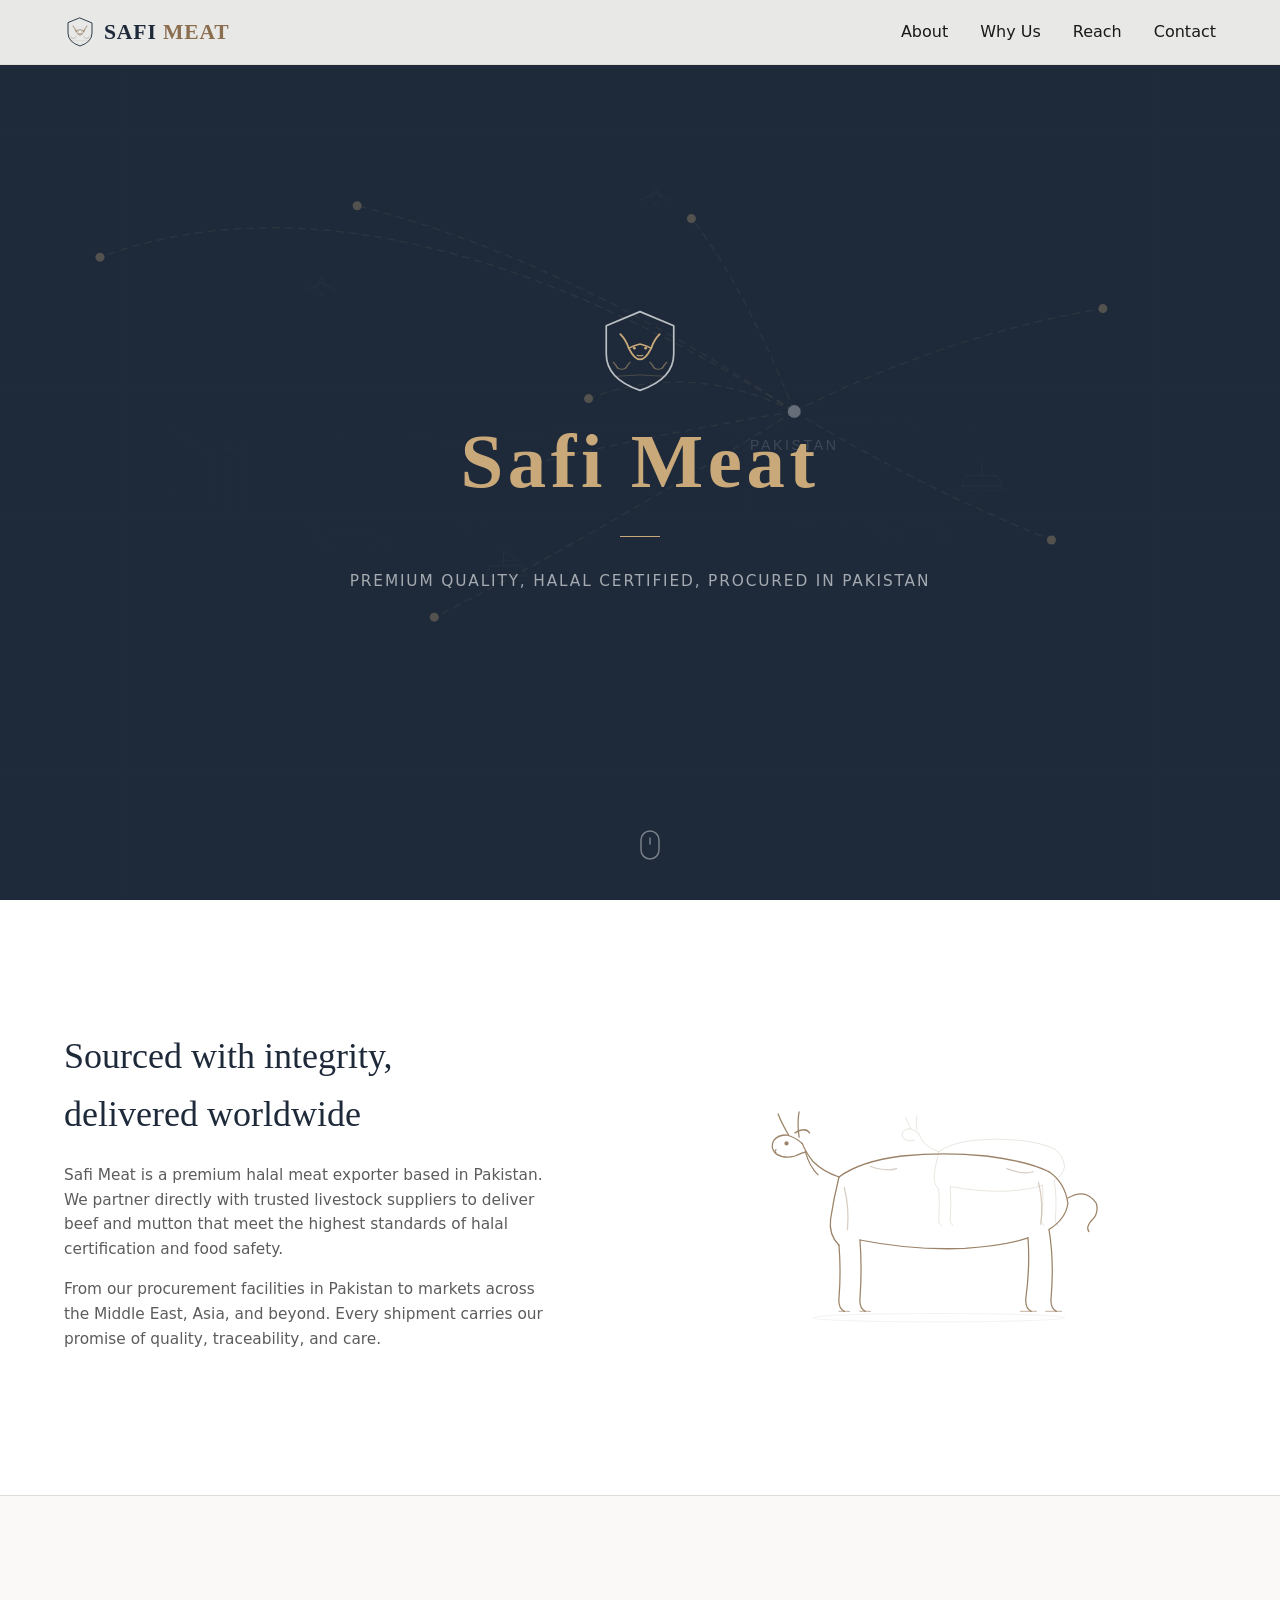
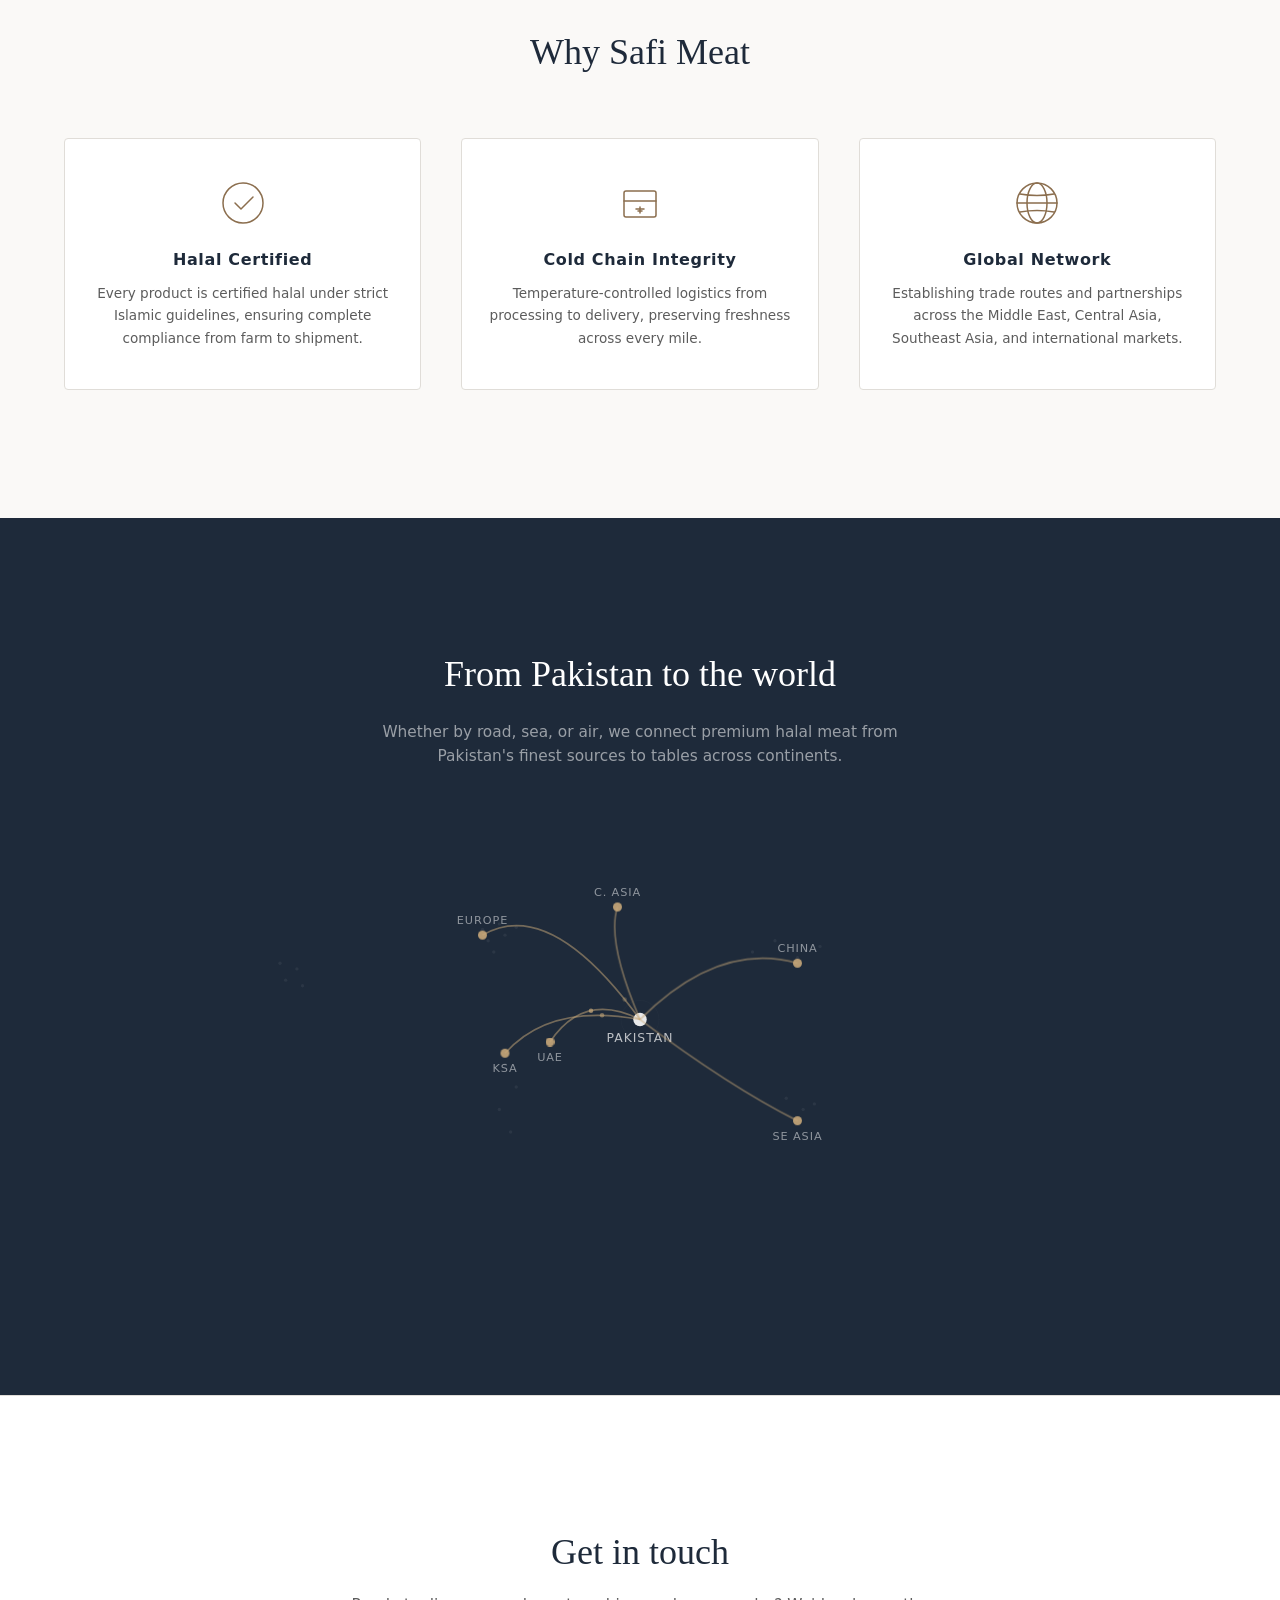
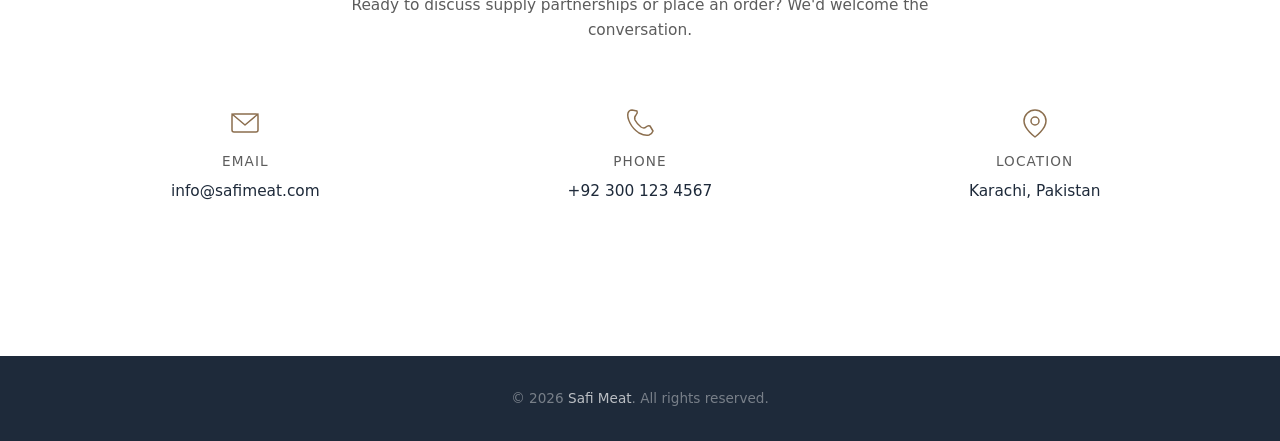
==== index.html @ 00ec232c "Add shield logo, farm landscape background, reduce route animation - Added shield logo mark with cen" ====
<!DOCTYPE html>
<html lang="en">
<head>
<meta charset="UTF-8">
<meta name="viewport" content="width=device-width, initial-scale=1.0">
<title>Safi Meat | Premium Halal Meat Exports</title>
<style>
  /* ========================================
     DESIGN TOKENS
     ======================================== */
  :root {
    --clr-bg:       #faf9f7;
    --clr-surface:  #ffffff;
    --clr-ink:      #1a1a1a;
    --clr-ink-soft: #5c5c5c;
    --clr-accent:   #8b6e4e;
    --clr-accent-light: #c9a97a;
    --clr-line:     #e0ddd8;
    --clr-navy:     #1e2a3a;
    --clr-cream:    #f5f0e8;

    --ff-sans:  'Segoe UI', system-ui, -apple-system, sans-serif;
    --ff-serif: Georgia, 'Times New Roman', serif;

    --fs-display: clamp(2.5rem, 6vw, 5rem);
    --fs-h2:      clamp(1.5rem, 3vw, 2.25rem);
    --fs-body:    clamp(0.95rem, 1.2vw, 1.1rem);
    --fs-small:   0.85rem;

    --space-section: clamp(5rem, 10vw, 9rem);
    --max-w: 1200px;
  }

  /* ========================================
     RESET & BASE
     ======================================== */
  *, *::before, *::after { box-sizing: border-box; margin: 0; padding: 0; }

  html { scroll-behavior: smooth; }

  body {
    font-family: var(--ff-sans);
    background: var(--clr-bg);
    color: var(--clr-ink);
    line-height: 1.6;
    -webkit-font-smoothing: antialiased;
    overflow-x: hidden;
  }

  img, svg { display: block; max-width: 100%; }
  a { color: inherit; text-decoration: none; }

  /* ========================================
     LAYOUT UTILITIES
     ======================================== */
  .container {
    width: 90%;
    max-width: var(--max-w);
    margin: 0 auto;
  }

  .section-pad {
    padding: var(--space-section) 0;
  }

  /* ========================================
     HEADER / NAV
     ======================================== */
  header {
    position: fixed;
    top: 0; left: 0; right: 0;
    z-index: 100;
    background: rgba(250, 249, 247, 0.92);
    backdrop-filter: blur(12px);
    -webkit-backdrop-filter: blur(12px);
    border-bottom: 1px solid var(--clr-line);
    transition: box-shadow 0.3s;
  }

  header.scrolled {
    box-shadow: 0 1px 20px rgba(0,0,0,0.06);
  }

  .nav-inner {
    display: flex;
    align-items: center;
    justify-content: space-between;
    height: 64px;
  }

  .logo {
    display: flex;
    align-items: center;
    gap: 0.5rem;
  }

  .logo-mark {
    width: 32px;
    height: 32px;
    flex-shrink: 0;
  }

  .logo-mark svg {
    width: 100%;
    height: 100%;
  }

  .logo-text {
    font-family: var(--ff-serif);
    font-size: 1.35rem;
    font-weight: 700;
    letter-spacing: 0.04em;
    color: var(--clr-navy);
  }

  .logo-text span {
    color: var(--clr-accent);
  }

  nav a {
    font-size: var(--fs-small);
    font-weight: 500;
    letter-spacing: 0.06em;
    text-transform: uppercase;
    color: var(--clr-ink-soft);
    transition: color 0.25s;
  }

  nav a:hover { color: var(--clr-accent); }

  .nav-links { display: flex; align-items: center; gap: 2rem; }

  .menu-toggle {
    display: none;
    background: none;
    border: none;
    cursor: pointer;
    padding: 4px;
  }

  .menu-toggle svg {
    width: 24px;
    height: 24px;
    stroke: var(--clr-ink);
  }

  /* ========================================
     HERO
     ======================================== */
  .hero {
    position: relative;
    min-height: 100vh;
    display: flex;
    align-items: center;
    justify-content: center;
    overflow: hidden;
    background: var(--clr-navy);
    color: #ffffff;
  }

  .hero-bg {
    position: absolute;
    inset: 0;
    overflow: hidden;
    opacity: 0.35;
  }

  /* Farm landscape background */
  .hero-farm {
    position: absolute;
    inset: 0;
    z-index: 1;
    display: flex;
    align-items: center;
    justify-content: center;
    pointer-events: none;
  }

  .hero-farm svg {
    width: 100%;
    max-width: 1400px;
    height: auto;
    opacity: 0.06;
  }

  /* Hero logo mark */
  .hero-logo {
    width: 90px;
    height: 90px;
    margin: 0 auto 1.5rem;
    opacity: 0;
    animation: fade-up 1s ease 0.1s forwards;
  }

  .hero-logo svg {
    width: 100%;
    height: 100%;
  }

  /* Animated route-map SVG */
  .route-map {
    position: absolute;
    inset: 0;
    width: 100%;
    height: 100%;
  }

  /* Hub dots */
  .hub {
    fill: var(--clr-accent-light);
    opacity: 0.9;
  }

  .hub-glow {
    fill: var(--clr-accent-light);
    opacity: 0;
    animation: pulse-glow 3s ease-in-out infinite;
  }

  @keyframes pulse-glow {
    0%, 100% { opacity: 0; r: 6; }
    50% { opacity: 0.35; r: 18; }
  }

  /* Route lines */
  .route-line {
    fill: none;
    stroke: var(--clr-accent-light);
    stroke-width: 1;
    opacity: 0.25;
    stroke-dasharray: 6 4;
  }

  /* Animated particles along routes */
  .route-particle {
    fill: var(--clr-accent-light);
    opacity: 0;
    r: 2.5;
  }

  .route-particle.active {
    animation: particle-move 4s ease-in-out infinite;
  }

  @keyframes particle-move {
    0%   { opacity: 0; offset-distance: 0%; }
    10%  { opacity: 0.9; }
    85%  { opacity: 0.9; }
    100% { opacity: 0; offset-distance: 100%; }
  }

  /* Floating transport icons */
  .transport-icon {
    opacity: 0.15;
    animation: float-drift 20s linear infinite;
  }

  @keyframes float-drift {
    0%   { transform: translateX(-60px) translateY(10px); opacity: 0; }
    10%  { opacity: 0.15; }
    90%  { opacity: 0.15; }
    100% { transform: translateX(60px) translateY(-10px); opacity: 0; }
  }

  /* Background grid */
  .grid-line {
    stroke: rgba(255,255,255,0.04);
    stroke-width: 0.5;
  }

  /* Hero text */
  .hero-content {
    position: relative;
    z-index: 2;
    text-align: center;
    padding: 2rem;
    max-width: 800px;
  }

  .hero h1 {
    font-family: var(--ff-serif);
    font-size: var(--fs-display);
    font-weight: 400;
    line-height: 1.1;
    letter-spacing: 0.06em;
    font-variant-ligatures: no-common-ligatures;
    -webkit-font-feature-settings: "liga" 0;
    font-feature-settings: "liga" 0;
    margin-bottom: 2rem;
    opacity: 0;
    animation: fade-up 1s ease 0.3s forwards;
  }

  .hero h1 strong {
    font-weight: 700;
    color: var(--clr-accent-light);
  }

  .hero-tagline {
    font-size: var(--fs-body);
    font-weight: 300;
    letter-spacing: 0.12em;
    text-transform: uppercase;
    color: rgba(255,255,255,0.6);
    margin-top: 0.5rem;
    opacity: 0;
    animation: fade-up 1s ease 0.6s forwards;
  }

  .hero-divider {
    width: 40px;
    height: 1px;
    background: var(--clr-accent-light);
    margin: 2rem auto;
    opacity: 0;
    animation: fade-up 1s ease 0.5s forwards;
  }

  .hero-scroll {
    position: absolute;
    bottom: 2.5rem;
    left: 50%;
    transform: translateX(-50%);
    z-index: 2;
    opacity: 0;
    animation: fade-up 1s ease 1s forwards;
  }

  .hero-scroll svg {
    width: 20px;
    height: 30px;
    animation: bob 2s ease-in-out infinite;
  }

  @keyframes bob {
    0%, 100% { transform: translateY(0); }
    50% { transform: translateY(6px); }
  }

  @keyframes fade-up {
    from { opacity: 0; transform: translateY(16px); }
    to   { opacity: 1; transform: translateY(0); }
  }

  /* ========================================
     ABOUT
     ======================================== */
  .about {
    background: var(--clr-surface);
    border-bottom: 1px solid var(--clr-line);
  }

  .about-grid {
    display: grid;
    grid-template-columns: 1fr 1fr;
    gap: 4rem;
    align-items: center;
  }

  .about-text h2 {
    font-family: var(--ff-serif);
    font-size: var(--fs-h2);
    font-weight: 400;
    margin-bottom: 1.25rem;
    color: var(--clr-navy);
  }

  .about-text p {
    font-size: var(--fs-body);
    color: var(--clr-ink-soft);
    max-width: 480px;
    margin-bottom: 1rem;
  }

  .about-visual {
    display: flex;
    justify-content: center;
    align-items: center;
  }

  .cattle-illustration {
    width: 100%;
    max-width: 420px;
    opacity: 0.85;
  }

  .cattle-illustration path,
  .cattle-illustration line,
  .cattle-illustration polyline {
    stroke: var(--clr-accent);
    stroke-width: 1.2;
    fill: none;
    stroke-linecap: round;
    stroke-linejoin: round;
  }

  /* ========================================
     PILLARS (3-column features)
     ======================================== */
  .pillars {
    background: var(--clr-bg);
  }

  .pillars-header {
    text-align: center;
    margin-bottom: 3.5rem;
  }

  .pillars-header h2 {
    font-family: var(--ff-serif);
    font-size: var(--fs-h2);
    font-weight: 400;
    color: var(--clr-navy);
  }

  .pillars-grid {
    display: grid;
    grid-template-columns: repeat(3, 1fr);
    gap: 2.5rem;
  }

  .pillar {
    text-align: center;
    padding: 2.5rem 1.5rem;
    border: 1px solid var(--clr-line);
    border-radius: 4px;
    background: var(--clr-surface);
    transition: box-shadow 0.3s, transform 0.3s;
  }

  .pillar:hover {
    box-shadow: 0 8px 30px rgba(0,0,0,0.06);
    transform: translateY(-2px);
  }

  .pillar-icon {
    width: 48px;
    height: 48px;
    margin: 0 auto 1.25rem;
  }

  .pillar-icon svg {
    width: 100%;
    height: 100%;
    stroke: var(--clr-accent);
    stroke-width: 1.5;
    fill: none;
  }

  .pillar h3 {
    font-size: 1rem;
    font-weight: 600;
    letter-spacing: 0.04em;
    margin-bottom: 0.6rem;
    color: var(--clr-navy);
  }

  .pillar p {
    font-size: var(--fs-small);
    color: var(--clr-ink-soft);
    line-height: 1.65;
  }

  /* ========================================
     GLOBAL REACH SECTION
     ======================================== */
  .reach {
    background: var(--clr-navy);
    color: #fff;
    text-align: center;
    overflow: hidden;
    position: relative;
  }

  .reach h2 {
    font-family: var(--ff-serif);
    font-size: var(--fs-h2);
    font-weight: 400;
    margin-bottom: 1rem;
  }

  .reach p {
    color: rgba(255,255,255,0.55);
    font-size: var(--fs-body);
    max-width: 560px;
    margin: 0 auto 3rem;
  }

  .reach-map {
    position: relative;
    max-width: 900px;
    margin: 0 auto;
  }

  .reach-map svg {
    width: 100%;
    height: auto;
  }

  /* Animated arc paths */
  .arc-path {
    fill: none;
    stroke: var(--clr-accent-light);
    stroke-width: 1.5;
    stroke-dasharray: 300;
    stroke-dashoffset: 300;
    animation: draw-arc 3s ease forwards;
    opacity: 0.5;
  }

  .arc-path:nth-child(2) { animation-delay: 0.5s; }
  .arc-path:nth-child(3) { animation-delay: 1s; }
  .arc-path:nth-child(4) { animation-delay: 1.5s; }
  .arc-path:nth-child(5) { animation-delay: 2s; }

  @keyframes draw-arc {
    to { stroke-dashoffset: 0; }
  }

  .dest-dot {
    fill: var(--clr-accent-light);
    opacity: 0;
    animation: dot-appear 0.5s ease forwards;
  }

  .dest-dot:nth-child(7)  { animation-delay: 2s; }
  .dest-dot:nth-child(8)  { animation-delay: 2.3s; }
  .dest-dot:nth-child(9)  { animation-delay: 2.5s; }
  .dest-dot:nth-child(10) { animation-delay: 2.7s; }
  .dest-dot:nth-child(11) { animation-delay: 2.9s; }

  @keyframes dot-appear {
    to { opacity: 0.9; }
  }

  .origin-dot {
    fill: #fff;
  }

  .dest-label {
    fill: rgba(255,255,255,0.5);
    font-size: 10px;
    font-family: var(--ff-sans);
    letter-spacing: 0.08em;
  }

  /* ========================================
     CONTACT
     ======================================== */
  .contact {
    background: var(--clr-surface);
    border-top: 1px solid var(--clr-line);
  }

  .contact-inner {
    text-align: center;
    max-width: 600px;
    margin: 0 auto;
  }

  .contact h2 {
    font-family: var(--ff-serif);
    font-size: var(--fs-h2);
    font-weight: 400;
    color: var(--clr-navy);
    margin-bottom: 0.75rem;
  }

  .contact p {
    color: var(--clr-ink-soft);
    font-size: var(--fs-body);
    margin-bottom: 2.5rem;
  }

  /*
   * ==========================================
   *  CONTACT DETAILS — EASY TO UPDATE
   *  Change the email, phone, and address
   *  in the HTML below this style block.
   * ==========================================
   */

  .contact-grid {
    display: grid;
    grid-template-columns: repeat(auto-fit, minmax(180px, 1fr));
    gap: 2rem;
    text-align: center;
  }

  .contact-item {
    padding: 1.5rem;
  }

  .contact-item-icon {
    width: 32px;
    height: 32px;
    margin: 0 auto 0.75rem;
  }

  .contact-item-icon svg {
    width: 100%;
    height: 100%;
    stroke: var(--clr-accent);
    stroke-width: 1.5;
    fill: none;
  }

  .contact-item h4 {
    font-size: var(--fs-small);
    text-transform: uppercase;
    letter-spacing: 0.08em;
    color: var(--clr-ink-soft);
    margin-bottom: 0.35rem;
    font-weight: 500;
  }

  .contact-item a,
  .contact-item span {
    font-size: var(--fs-body);
    color: var(--clr-navy);
    font-weight: 500;
    transition: color 0.25s;
  }

  .contact-item a:hover {
    color: var(--clr-accent);
  }

  /* ========================================
     FOOTER
     ======================================== */
  footer {
    background: var(--clr-navy);
    color: rgba(255,255,255,0.4);
    text-align: center;
    padding: 2rem 0;
    font-size: var(--fs-small);
  }

  footer strong {
    color: rgba(255,255,255,0.7);
    font-weight: 500;
  }

  /* ========================================
     ANIMATIONS — SCROLL REVEAL
     ======================================== */
  .reveal {
    opacity: 0;
    transform: translateY(24px);
    transition: opacity 0.7s ease, transform 0.7s ease;
  }

  .reveal.visible {
    opacity: 1;
    transform: translateY(0);
  }

  /* ========================================
     RESPONSIVE
     ======================================== */
  @media (max-width: 768px) {
    .nav-links { display: none; }
    .nav-links.open {
      display: flex;
      flex-direction: column;
      position: absolute;
      top: 64px; left: 0; right: 0;
      background: rgba(250,249,247,0.97);
      backdrop-filter: blur(12px);
      padding: 1.5rem 0;
      border-bottom: 1px solid var(--clr-line);
    }
    .nav-links.open a {
      margin: 0;
      padding: 0.75rem 2rem;
    }
    .menu-toggle { display: block; }
    .about-grid {
      grid-template-columns: 1fr;
      gap: 2.5rem;
    }
    .about-visual { order: -1; }
    .cattle-illustration { max-width: 280px; }
    .pillars-grid {
      grid-template-columns: 1fr;
      gap: 1.5rem;
    }
  }

  @media (max-width: 480px) {
    .hero h1 { font-size: 2.2rem; }
    .contact-grid { grid-template-columns: 1fr; }
  }
</style>
</head>
<body>

<!-- ========================================
     HEADER
     ======================================== -->
<header id="header">
  <div class="container nav-inner">
    <div class="logo">
      <div class="logo-mark">
        <svg viewBox="0 0 64 64" xmlns="http://www.w3.org/2000/svg" fill="none" stroke-linecap="round" stroke-linejoin="round">
          <!-- Shield outline -->
          <path d="M 32 4 L 56 14 L 56 34 Q 56 52 32 60 Q 8 52 8 34 L 8 14 Z" stroke="#1e2a3a" stroke-width="1.8" fill="none"/>
          <!-- Bull head (center) -->
          <path d="M 24 30 Q 22 24 18 20" stroke="#8b6e4e" stroke-width="1.5"/>
          <path d="M 40 30 Q 42 24 46 20" stroke="#8b6e4e" stroke-width="1.5"/>
          <path d="M 24 30 Q 26 34 28 36 Q 30 38 32 38 Q 34 38 36 36 Q 38 34 40 30" stroke="#8b6e4e" stroke-width="1.5"/>
          <path d="M 24 30 Q 28 28 32 27 Q 36 28 40 30" stroke="#8b6e4e" stroke-width="1.2"/>
          <circle cx="28" cy="30" r="1" fill="#8b6e4e"/>
          <circle cx="36" cy="30" r="1" fill="#8b6e4e"/>
          <path d="M 30 35 Q 32 36 34 35" stroke="#8b6e4e" stroke-width="1"/>
          <!-- Smaller bull left -->
          <path d="M 16 44 Q 15 42 13 40" stroke="#8b6e4e" stroke-width="1" opacity="0.5"/>
          <path d="M 22 44 Q 23 42 25 40" stroke="#8b6e4e" stroke-width="1" opacity="0.5"/>
          <path d="M 16 44 Q 19 46 22 44" stroke="#8b6e4e" stroke-width="1" opacity="0.5"/>
          <!-- Smaller bull right -->
          <path d="M 42 44 Q 41 42 39 40" stroke="#8b6e4e" stroke-width="1" opacity="0.5"/>
          <path d="M 48 44 Q 49 42 51 40" stroke="#8b6e4e" stroke-width="1" opacity="0.5"/>
          <path d="M 42 44 Q 45 46 48 44" stroke="#8b6e4e" stroke-width="1" opacity="0.5"/>
          <!-- Ground line -->
          <path d="M 14 50 Q 32 48 50 50" stroke="#8b6e4e" stroke-width="0.8" opacity="0.3"/>
        </svg>
      </div>
      <div class="logo-text">SAFI <span>MEAT</span></div>
    </div>
    <button class="menu-toggle" aria-label="Menu" onclick="document.querySelector('.nav-links').classList.toggle('open')">
      <svg viewBox="0 0 24 24" fill="none" stroke-width="2" stroke-linecap="round">
        <line x1="3" y1="6" x2="21" y2="6"/>
        <line x1="3" y1="12" x2="21" y2="12"/>
        <line x1="3" y1="18" x2="21" y2="18"/>
      </svg>
    </button>
    <div class="nav-links">
      <a href="#about">About</a>
      <a href="#pillars">Why Us</a>
      <a href="#reach">Reach</a>
      <a href="#contact">Contact</a>
    </div>
  </div>
</header>

<!-- ========================================
     HERO — Animated hub-to-hub routes
     ======================================== -->
<section class="hero" id="hero">
  <div class="hero-bg">
    <svg class="route-map" viewBox="0 0 1200 700" preserveAspectRatio="xMidYMid slice">
      <!-- Background grid -->
      <g class="grid">
        <line class="grid-line" x1="0" y1="100" x2="1200" y2="100"/>
        <line class="grid-line" x1="0" y1="200" x2="1200" y2="200"/>
        <line class="grid-line" x1="0" y1="300" x2="1200" y2="300"/>
        <line class="grid-line" x1="0" y1="400" x2="1200" y2="400"/>
        <line class="grid-line" x1="0" y1="500" x2="1200" y2="500"/>
        <line class="grid-line" x1="0" y1="600" x2="1200" y2="600"/>
        <line class="grid-line" x1="200" y1="0" x2="200" y2="700"/>
        <line class="grid-line" x1="400" y1="0" x2="400" y2="700"/>
        <line class="grid-line" x1="600" y1="0" x2="600" y2="700"/>
        <line class="grid-line" x1="800" y1="0" x2="800" y2="700"/>
        <line class="grid-line" x1="1000" y1="0" x2="1000" y2="700"/>
      </g>

      <!-- Route paths from Pakistan (origin ~720,320) outward -->
      <!-- To UAE/Dubai -->
      <path class="route-line" d="M 720 320 Q 640 280 560 310" id="route1"/>
      <!-- To Saudi Arabia -->
      <path class="route-line" d="M 720 320 Q 600 340 520 360" id="route2"/>
      <!-- To China / East Asia -->
      <path class="route-line" d="M 720 320 Q 840 260 960 240" id="route3"/>
      <!-- To Southeast Asia -->
      <path class="route-line" d="M 720 320 Q 820 380 920 420" id="route4"/>
      <!-- To Central Asia -->
      <path class="route-line" d="M 720 320 Q 680 220 640 170" id="route5"/>
      <!-- To Africa -->
      <path class="route-line" d="M 720 320 Q 560 420 440 480" id="route6"/>
      <!-- To Europe -->
      <path class="route-line" d="M 720 320 Q 540 200 380 160" id="route7"/>
      <!-- To North America (far) -->
      <path class="route-line" d="M 720 320 Q 400 120 180 200" id="route8"/>

      <!-- Animated particles along each route -->
      <circle class="route-particle active" r="2.5" style="offset-path: path('M 720 320 Q 640 280 560 310'); animation-delay: 0s;"/>
      <circle class="route-particle active" r="2.5" style="offset-path: path('M 720 320 Q 600 340 520 360'); animation-delay: 0.7s;"/>
      <circle class="route-particle active" r="2.5" style="offset-path: path('M 720 320 Q 840 260 960 240'); animation-delay: 1.2s;"/>
      <circle class="route-particle active" r="2.5" style="offset-path: path('M 720 320 Q 820 380 920 420'); animation-delay: 0.4s;"/>
      <circle class="route-particle active" r="2.5" style="offset-path: path('M 720 320 Q 680 220 640 170'); animation-delay: 1.8s;"/>
      <circle class="route-particle active" r="2.5" style="offset-path: path('M 720 320 Q 560 420 440 480'); animation-delay: 2.2s;"/>
      <circle class="route-particle active" r="2.5" style="offset-path: path('M 720 320 Q 540 200 380 160'); animation-delay: 1.0s;"/>
      <circle class="route-particle active" r="2.5" style="offset-path: path('M 720 320 Q 400 120 180 200'); animation-delay: 1.5s;"/>

      <!-- Second wave of particles (staggered) -->
      <circle class="route-particle active" r="2" style="offset-path: path('M 720 320 Q 640 280 560 310'); animation-delay: 2.0s;"/>
      <circle class="route-particle active" r="2" style="offset-path: path('M 720 320 Q 840 260 960 240'); animation-delay: 3.0s;"/>
      <circle class="route-particle active" r="2" style="offset-path: path('M 720 320 Q 600 340 520 360'); animation-delay: 2.5s;"/>
      <circle class="route-particle active" r="2" style="offset-path: path('M 720 320 Q 540 200 380 160'); animation-delay: 3.2s;"/>

      <!-- Destination hubs -->
      <!-- UAE -->
      <circle class="hub-glow" cx="560" cy="310" r="6" style="animation-delay: 0.2s;"/>
      <circle class="hub" cx="560" cy="310" r="3.5"/>
      <!-- Saudi -->
      <circle class="hub-glow" cx="520" cy="360" r="6" style="animation-delay: 0.8s;"/>
      <circle class="hub" cx="520" cy="360" r="3.5"/>
      <!-- East Asia -->
      <circle class="hub-glow" cx="960" cy="240" r="6" style="animation-delay: 1.4s;"/>
      <circle class="hub" cx="960" cy="240" r="3.5"/>
      <!-- SE Asia -->
      <circle class="hub-glow" cx="920" cy="420" r="6" style="animation-delay: 0.5s;"/>
      <circle class="hub" cx="920" cy="420" r="3.5"/>
      <!-- Central Asia -->
      <circle class="hub-glow" cx="640" cy="170" r="6" style="animation-delay: 1.0s;"/>
      <circle class="hub" cx="640" cy="170" r="3.5"/>
      <!-- Africa -->
      <circle class="hub-glow" cx="440" cy="480" r="6" style="animation-delay: 1.6s;"/>
      <circle class="hub" cx="440" cy="480" r="3.5"/>
      <!-- Europe -->
      <circle class="hub-glow" cx="380" cy="160" r="6" style="animation-delay: 2.0s;"/>
      <circle class="hub" cx="380" cy="160" r="3.5"/>
      <!-- North America -->
      <circle class="hub-glow" cx="180" cy="200" r="6" style="animation-delay: 2.4s;"/>
      <circle class="hub" cx="180" cy="200" r="3.5"/>

      <!-- Origin hub — Pakistan (larger, brighter) -->
      <circle cx="720" cy="320" r="20" fill="rgba(201,169,122,0.08)">
        <animate attributeName="r" values="16;24;16" dur="4s" repeatCount="indefinite"/>
        <animate attributeName="opacity" values="0.15;0.05;0.15" dur="4s" repeatCount="indefinite"/>
      </circle>
      <circle cx="720" cy="320" r="5" fill="#fff" opacity="0.9"/>

      <!-- Label: Pakistan -->
      <text x="720" y="350" text-anchor="middle" fill="rgba(255,255,255,0.4)" font-family="sans-serif" font-size="11" letter-spacing="2">PAKISTAN</text>

      <!-- Minimalist ship icon (floating) -->
      <g class="transport-icon" transform="translate(480, 440)" style="animation-delay: 0s;">
        <path d="M 0 8 L 4 0 L 28 0 L 32 8 Z" stroke="rgba(201,169,122,0.8)" stroke-width="1" fill="none"/>
        <line x1="14" y1="0" x2="14" y2="-12" stroke="rgba(201,169,122,0.8)" stroke-width="1"/>
        <path d="M 14 -12 L 24 -4 L 14 -4 Z" stroke="rgba(201,169,122,0.8)" stroke-width="0.8" fill="none"/>
        <path d="M -4 10 Q 16 14 36 10" stroke="rgba(201,169,122,0.5)" stroke-width="0.8" fill="none"/>
      </g>

      <!-- Minimalist plane icon (floating) -->
      <g class="transport-icon" transform="translate(340, 220)" style="animation-delay: 5s;">
        <path d="M 0 6 L 12 0 L 24 6 M 8 4 L 12 -4 L 16 4 M 10 6 L 12 10 L 14 6" stroke="rgba(201,169,122,0.8)" stroke-width="0.8" fill="none"/>
      </g>

      <!-- Another ship -->
      <g class="transport-icon" transform="translate(850, 370)" style="animation-delay: 10s;">
        <path d="M 0 8 L 4 0 L 28 0 L 32 8 Z" stroke="rgba(201,169,122,0.8)" stroke-width="1" fill="none"/>
        <line x1="16" y1="0" x2="16" y2="-10" stroke="rgba(201,169,122,0.8)" stroke-width="1"/>
        <path d="M -4 10 Q 16 14 36 10" stroke="rgba(201,169,122,0.5)" stroke-width="0.8" fill="none"/>
      </g>

      <!-- Another plane -->
      <g class="transport-icon" transform="translate(600, 150)" style="animation-delay: 14s;">
        <path d="M 0 6 L 12 0 L 24 6 M 8 4 L 12 -4 L 16 4 M 10 6 L 12 10 L 14 6" stroke="rgba(201,169,122,0.8)" stroke-width="0.8" fill="none"/>
      </g>
    </svg>
  </div>

  <!-- Farm landscape line drawing background -->
  <div class="hero-farm">
    <svg viewBox="0 0 1200 600" xmlns="http://www.w3.org/2000/svg" fill="none" stroke="rgba(255,255,255,0.8)" stroke-linecap="round" stroke-linejoin="round">
      <!-- Radial fade mask -->
      <defs>
        <radialGradient id="farm-fade" cx="50%" cy="45%" r="55%">
          <stop offset="0%" stop-color="white" stop-opacity="1"/>
          <stop offset="60%" stop-color="white" stop-opacity="0.6"/>
          <stop offset="100%" stop-color="white" stop-opacity="0"/>
        </radialGradient>
        <mask id="farm-mask">
          <rect width="1200" height="600" fill="url(#farm-fade)"/>
        </mask>
      </defs>

      <g mask="url(#farm-mask)">
        <!-- Distant hills / horizon -->
        <path d="M 0 320 Q 100 290 200 300 Q 350 280 450 295 Q 550 270 650 285 Q 780 265 900 280 Q 1000 270 1100 285 L 1200 290" stroke-width="0.8" opacity="0.4"/>
        <path d="M 0 340 Q 150 310 300 320 Q 450 300 600 315 Q 750 295 900 310 Q 1050 300 1200 310" stroke-width="0.6" opacity="0.25"/>

        <!-- Barn / farmhouse (left side, subtle) -->
        <g stroke-width="1" opacity="0.5">
          <!-- Barn body -->
          <rect x="120" y="310" width="80" height="55" rx="1"/>
          <!-- Barn roof -->
          <path d="M 115 310 L 160 280 L 205 310"/>
          <!-- Barn door -->
          <path d="M 148 365 L 148 340 Q 160 335 172 340 L 172 365"/>
          <!-- Silo -->
          <rect x="210" y="300" width="22" height="65"/>
          <path d="M 210 300 Q 221 290 232 300"/>
          <!-- Barn window -->
          <rect x="130" y="325" width="10" height="8" rx="1" opacity="0.6"/>
        </g>

        <!-- Fence line running across (left to right) -->
        <g stroke-width="0.7" opacity="0.35">
          <!-- Posts -->
          <line x1="60" y1="370" x2="60" y2="385"/>
          <line x1="110" y1="368" x2="110" y2="383"/>
          <line x1="160" y1="367" x2="160" y2="382"/>
          <line x1="260" y1="365" x2="260" y2="380"/>
          <line x1="320" y1="364" x2="320" y2="379"/>
          <line x1="380" y1="363" x2="380" y2="378"/>
          <line x1="440" y1="362" x2="440" y2="377"/>
          <!-- Rails -->
          <path d="M 40 373 Q 250 365 460 365"/>
          <path d="M 40 379 Q 250 371 460 371"/>
        </g>

        <!-- Right side fence -->
        <g stroke-width="0.7" opacity="0.35">
          <line x1="760" y1="363" x2="760" y2="378"/>
          <line x1="820" y1="364" x2="820" y2="379"/>
          <line x1="880" y1="365" x2="880" y2="380"/>
          <line x1="940" y1="366" x2="940" y2="381"/>
          <line x1="1000" y1="367" x2="1000" y2="382"/>
          <line x1="1060" y1="368" x2="1060" y2="383"/>
          <line x1="1120" y1="369" x2="1120" y2="384"/>
          <path d="M 740 366 Q 940 369 1140 372"/>
          <path d="M 740 372 Q 940 375 1140 378"/>
        </g>

        <!-- Cattle silhouettes (grazing, left field) -->
        <!-- Bull 1 (larger, foreground left) -->
        <g stroke-width="0.9" opacity="0.45">
          <path d="M 300 385 Q 310 378 325 376 Q 340 375 352 378 Q 358 381 360 386"/>
          <path d="M 300 385 L 302 395"/>
          <path d="M 312 387 L 313 395"/>
          <path d="M 350 387 L 349 395"/>
          <path d="M 360 386 L 362 395"/>
          <path d="M 300 385 Q 295 382 292 378"/>
          <path d="M 288 376 Q 286 372 284 370"/>
          <path d="M 294 376 Q 295 372 297 370"/>
        </g>

        <!-- Bull 2 (mid distance) -->
        <g stroke-width="0.7" opacity="0.3">
          <path d="M 420 375 Q 428 370 438 369 Q 448 369 455 372 Q 458 374 459 377"/>
          <path d="M 420 377 L 421 383"/>
          <path d="M 430 378 L 430 383"/>
          <path d="M 452 378 L 452 383"/>
          <path d="M 459 377 L 460 383"/>
          <path d="M 420 375 Q 417 373 415 370"/>
        </g>

        <!-- Bull 3 (right field, grazing) -->
        <g stroke-width="0.9" opacity="0.45">
          <path d="M 830 380 Q 840 373 855 371 Q 870 370 882 373 Q 888 376 890 381"/>
          <path d="M 830 381 L 832 391"/>
          <path d="M 842 382 L 843 391"/>
          <path d="M 878 382 L 877 391"/>
          <path d="M 890 381 L 892 391"/>
          <path d="M 830 380 Q 826 377 823 373"/>
          <path d="M 819 371 Q 817 367 815 365"/>
          <path d="M 825 371 Q 826 367 828 365"/>
        </g>

        <!-- Bull 4 (distant right) -->
        <g stroke-width="0.6" opacity="0.25">
          <path d="M 970 370 Q 976 366 984 365 Q 992 365 997 367 Q 999 369 1000 372"/>
          <path d="M 970 372 L 971 377"/>
          <path d="M 997 372 L 998 377"/>
          <path d="M 970 370 Q 968 368 966 366"/>
        </g>

        <!-- Bull 5 (distant left) -->
        <g stroke-width="0.6" opacity="0.25">
          <path d="M 500 368 Q 506 364 514 363 Q 522 363 527 365 Q 529 367 530 370"/>
          <path d="M 500 370 L 501 375"/>
          <path d="M 527 370 L 528 375"/>
          <path d="M 500 368 Q 498 366 496 364"/>
        </g>

        <!-- Ground texture lines -->
        <g stroke-width="0.4" opacity="0.15">
          <path d="M 0 400 Q 200 395 400 398 Q 600 394 800 397 Q 1000 393 1200 396"/>
          <path d="M 0 430 Q 300 422 600 425 Q 900 420 1200 424"/>
          <path d="M 0 460 Q 250 455 500 458 Q 750 452 1000 456 L 1200 454"/>
          <path d="M 100 410 Q 200 407 300 409" opacity="0.5"/>
          <path d="M 700 405 Q 800 402 900 404" opacity="0.5"/>
        </g>

        <!-- Scattered trees (distant, minimal) -->
        <g stroke-width="0.7" opacity="0.3">
          <!-- Tree 1 -->
          <line x1="560" y1="310" x2="560" y2="295"/>
          <path d="M 550 298 Q 560 285 570 298"/>
          <!-- Tree 2 -->
          <line x1="650" y1="305" x2="650" y2="290"/>
          <path d="M 642 293 Q 650 280 658 293"/>
          <!-- Tree cluster right -->
          <line x1="1040" y1="300" x2="1040" y2="285"/>
          <path d="M 1032 288 Q 1040 275 1048 288"/>
          <line x1="1055" y1="303" x2="1055" y2="290"/>
          <path d="M 1048 293 Q 1055 282 1062 293"/>
        </g>

        <!-- Windmill (right side, elegant) -->
        <g stroke-width="0.8" opacity="0.4">
          <line x1="700" y1="360" x2="700" y2="300"/>
          <path d="M 700 300 L 690 280 L 700 300 L 710 280 L 700 300 L 680 310 L 700 300 L 720 310"/>
          <!-- Base braces -->
          <line x1="695" y1="360" x2="705" y2="360"/>
          <line x1="697" y1="340" x2="703" y2="340"/>
        </g>
      </g>
    </svg>
  </div>

  <div class="hero-content">
    <!-- Hero logo mark -->
    <div class="hero-logo">
      <svg viewBox="0 0 64 64" xmlns="http://www.w3.org/2000/svg" fill="none" stroke-linecap="round" stroke-linejoin="round">
        <!-- Shield -->
        <path d="M 32 4 L 56 14 L 56 34 Q 56 52 32 60 Q 8 52 8 34 L 8 14 Z" stroke="rgba(255,255,255,0.7)" stroke-width="1.2" fill="none"/>
        <!-- Bull head (center) -->
        <path d="M 24 30 Q 22 24 18 20" stroke="var(--clr-accent-light)" stroke-width="1.3"/>
        <path d="M 40 30 Q 42 24 46 20" stroke="var(--clr-accent-light)" stroke-width="1.3"/>
        <path d="M 24 30 Q 26 34 28 36 Q 30 38 32 38 Q 34 38 36 36 Q 38 34 40 30" stroke="var(--clr-accent-light)" stroke-width="1.3"/>
        <path d="M 24 30 Q 28 28 32 27 Q 36 28 40 30" stroke="var(--clr-accent-light)" stroke-width="1"/>
        <circle cx="28" cy="30" r="1" fill="var(--clr-accent-light)"/>
        <circle cx="36" cy="30" r="1" fill="var(--clr-accent-light)"/>
        <path d="M 30 35 Q 32 36 34 35" stroke="var(--clr-accent-light)" stroke-width="0.8"/>
        <!-- Smaller bulls flanking -->
        <path d="M 16 44 Q 15 42 13 40" stroke="var(--clr-accent-light)" stroke-width="0.8" opacity="0.5"/>
        <path d="M 22 44 Q 23 42 25 40" stroke="var(--clr-accent-light)" stroke-width="0.8" opacity="0.5"/>
        <path d="M 16 44 Q 19 46 22 44" stroke="var(--clr-accent-light)" stroke-width="0.8" opacity="0.5"/>
        <path d="M 42 44 Q 41 42 39 40" stroke="var(--clr-accent-light)" stroke-width="0.8" opacity="0.5"/>
        <path d="M 48 44 Q 49 42 51 40" stroke="var(--clr-accent-light)" stroke-width="0.8" opacity="0.5"/>
        <path d="M 42 44 Q 45 46 48 44" stroke="var(--clr-accent-light)" stroke-width="0.8" opacity="0.5"/>
        <!-- Ground -->
        <path d="M 14 50 Q 32 48 50 50" stroke="var(--clr-accent-light)" stroke-width="0.6" opacity="0.3"/>
      </svg>
    </div>
    <h1><strong>Safi Meat</strong></h1>
    <div class="hero-divider"></div>
    <p class="hero-tagline">Premium quality, halal certified, procured in Pakistan</p>
  </div>

  <div class="hero-scroll">
    <svg viewBox="0 0 20 30" fill="none" stroke="rgba(255,255,255,0.4)" stroke-width="1.5" stroke-linecap="round">
      <rect x="1" y="1" width="18" height="28" rx="9"/>
      <line x1="10" y1="8" x2="10" y2="14"/>
    </svg>
  </div>
</section>

<!-- ========================================
     ABOUT
     ======================================== -->
<section class="about section-pad" id="about">
  <div class="container">
    <div class="about-grid">
      <div class="about-text reveal">
        <h2>Sourced with integrity,<br>delivered worldwide</h2>
        <p>
          Safi Meat is a premium halal meat exporter based in Pakistan. We partner directly with trusted livestock suppliers to deliver beef and mutton that meet the highest standards of halal certification and food safety.
        </p>
        <p>
          From our procurement facilities in Pakistan to markets across the Middle East, Asia, and beyond. Every shipment carries our promise of quality, traceability, and care.
        </p>
      </div>
      <div class="about-visual reveal">
        <!-- Elegant line-drawing cattle illustration -->
        <svg class="cattle-illustration" viewBox="0 0 400 280" xmlns="http://www.w3.org/2000/svg">
          <!-- Bull body outline - elegant, minimal -->
          <!-- Back line -->
          <path d="M 100 120 Q 120 105 160 100 Q 200 96 240 100 Q 280 105 300 115"/>
          <!-- Chest/belly -->
          <path d="M 100 120 Q 95 140 92 160 Q 90 175 100 185"/>
          <!-- Front leg left -->
          <path d="M 100 185 Q 102 210 100 235 Q 99 245 105 248"/>
          <!-- Front leg right -->
          <path d="M 120 180 Q 122 208 120 235 Q 119 245 125 248"/>
          <!-- Belly line -->
          <path d="M 120 180 Q 170 190 220 188 Q 260 185 280 178"/>
          <!-- Rear leg left -->
          <path d="M 280 178 Q 282 205 278 235 Q 277 245 283 248"/>
          <!-- Rear leg right -->
          <path d="M 300 170 Q 305 200 302 235 Q 301 245 307 248"/>
          <!-- Rump -->
          <path d="M 300 115 Q 315 125 318 145 Q 316 160 300 170"/>
          <!-- Tail -->
          <path d="M 318 140 Q 335 130 345 145 Q 348 155 340 162"/>
          <!-- Tail tuft -->
          <path d="M 340 162 Q 335 168 338 172"/>
          <!-- Neck -->
          <path d="M 100 120 Q 85 115 75 105 Q 68 96 65 88"/>
          <!-- Head -->
          <path d="M 65 88 Q 58 82 50 80 Q 42 80 38 85 Q 34 92 40 98 Q 48 103 58 100 Q 65 97 68 96"/>
          <!-- Horn left -->
          <path d="M 52 80 Q 45 68 42 60"/>
          <!-- Horn right -->
          <path d="M 62 82 Q 60 68 62 58"/>
          <!-- Eye -->
          <circle cx="50" cy="88" r="2" fill="currentColor" stroke="none" style="color: var(--clr-accent);"/>
          <!-- Nostril -->
          <path d="M 40 94 Q 38 96 40 97"/>
          <!-- Ear -->
          <path d="M 58 78 Q 68 72 72 78"/>
          <!-- Dewlap -->
          <path d="M 68 96 Q 72 110 80 118"/>
          <!-- Muscle definition lines (subtle) -->
          <path d="M 130 110 Q 145 115 155 112" opacity="0.4"/>
          <path d="M 260 112 Q 275 118 285 115" opacity="0.4"/>
          <!-- Shoulder line -->
          <path d="M 105 130 Q 110 150 108 170" opacity="0.4"/>
          <!-- Hip line -->
          <path d="M 290 125 Q 295 145 292 165" opacity="0.4"/>

          <!-- Hooves (small marks) -->
          <line x1="100" y1="248" x2="110" y2="248" opacity="0.5"/>
          <line x1="120" y1="248" x2="130" y2="248" opacity="0.5"/>
          <line x1="273" y1="248" x2="288" y2="248" opacity="0.5"/>
          <line x1="297" y1="248" x2="312" y2="248" opacity="0.5"/>

          <!-- Ground shadow (subtle) -->
          <ellipse cx="195" cy="254" rx="120" ry="4" fill="none" stroke="currentColor" style="color: var(--clr-accent);" stroke-width="0.5" opacity="0.2"/>

          <!-- Second bull (background, smaller, lighter) -->
          <g transform="translate(140, 30) scale(0.55)" opacity="0.3">
            <path d="M 100 120 Q 120 105 160 100 Q 200 96 240 100 Q 280 105 300 115"/>
            <path d="M 100 120 Q 95 140 92 160 Q 90 175 100 185"/>
            <path d="M 100 185 Q 102 210 100 235 Q 99 245 105 248"/>
            <path d="M 120 180 Q 122 208 120 235 Q 119 245 125 248"/>
            <path d="M 120 180 Q 170 190 220 188 Q 260 185 280 178"/>
            <path d="M 280 178 Q 282 205 278 235 Q 277 245 283 248"/>
            <path d="M 300 170 Q 305 200 302 235 Q 301 245 307 248"/>
            <path d="M 300 115 Q 315 125 318 145 Q 316 160 300 170"/>
            <path d="M 100 120 Q 85 115 75 105 Q 68 96 65 88"/>
            <path d="M 65 88 Q 58 82 50 80 Q 42 80 38 85 Q 34 92 40 98 Q 48 103 58 100"/>
            <path d="M 52 80 Q 45 68 42 60"/>
            <path d="M 62 82 Q 60 68 62 58"/>
          </g>
        </svg>
      </div>
    </div>
  </div>
</section>

<!-- ========================================
     PILLARS
     ======================================== -->
<section class="pillars section-pad" id="pillars">
  <div class="container">
    <div class="pillars-header reveal">
      <h2>Why Safi Meat</h2>
    </div>
    <div class="pillars-grid">
      <div class="pillar reveal">
        <div class="pillar-icon">
          <!-- Halal / certification icon -->
          <svg viewBox="0 0 48 48" stroke-linecap="round" stroke-linejoin="round">
            <circle cx="24" cy="24" r="20"/>
            <path d="M 16 24 L 22 30 L 34 18"/>
          </svg>
        </div>
        <h3>Halal Certified</h3>
        <p>Every product is certified halal under strict Islamic guidelines, ensuring complete compliance from farm to shipment.</p>
      </div>
      <div class="pillar reveal">
        <div class="pillar-icon">
          <!-- Cold chain / quality icon -->
          <svg viewBox="0 0 48 48" stroke-linecap="round" stroke-linejoin="round">
            <rect x="8" y="12" width="32" height="26" rx="2"/>
            <line x1="8" y1="22" x2="40" y2="22"/>
            <line x1="24" y1="28" x2="24" y2="34"/>
            <line x1="20" y1="30" x2="28" y2="30"/>
            <line x1="22" y1="32" x2="26" y2="32"/>
          </svg>
        </div>
        <h3>Cold Chain Integrity</h3>
        <p>Temperature-controlled logistics from processing to delivery, preserving freshness across every mile.</p>
      </div>
      <div class="pillar reveal">
        <div class="pillar-icon">
          <!-- Global / network icon -->
          <svg viewBox="0 0 48 48" stroke-linecap="round" stroke-linejoin="round">
            <circle cx="24" cy="24" r="20"/>
            <ellipse cx="24" cy="24" rx="10" ry="20"/>
            <line x1="4" y1="24" x2="44" y2="24"/>
            <path d="M 7 15 Q 24 18 41 15"/>
            <path d="M 7 33 Q 24 30 41 33"/>
          </svg>
        </div>
        <h3>Global Network</h3>
        <p>Establishing trade routes and partnerships across the Middle East, Central Asia, Southeast Asia, and international markets.</p>
      </div>
    </div>
  </div>
</section>

<!-- ========================================
     GLOBAL REACH — Animated arcs
     ======================================== -->
<section class="reach section-pad" id="reach">
  <div class="container">
    <div class="reveal">
      <h2>From Pakistan to the world</h2>
      <p>Whether by road, sea, or air, we connect premium halal meat from Pakistan's finest sources to tables across continents.</p>
    </div>
    <div class="reach-map reveal">
      <svg viewBox="0 0 800 400" xmlns="http://www.w3.org/2000/svg">
        <!-- Simplified world context dots (faint) -->
        <g fill="rgba(255,255,255,0.06)">
          <!-- North America cluster -->
          <circle cx="80" cy="130" r="1.5"/><circle cx="95" cy="135" r="1.5"/>
          <circle cx="85" cy="145" r="1.5"/><circle cx="100" cy="150" r="1.5"/>
          <!-- Europe cluster -->
          <circle cx="260" cy="100" r="1.5"/><circle cx="275" cy="95" r="1.5"/>
          <circle cx="265" cy="110" r="1.5"/><circle cx="280" cy="105" r="1.5"/>
          <circle cx="290" cy="98" r="1.5"/><circle cx="270" cy="120" r="1.5"/>
          <!-- Africa -->
          <circle cx="280" cy="220" r="1.5"/><circle cx="290" cy="240" r="1.5"/>
          <circle cx="275" cy="260" r="1.5"/><circle cx="285" cy="280" r="1.5"/>
          <!-- Central/East Asia -->
          <circle cx="500" cy="120" r="1.5"/><circle cx="520" cy="110" r="1.5"/>
          <circle cx="540" cy="125" r="1.5"/><circle cx="560" cy="115" r="1.5"/>
          <!-- SE Asia -->
          <circle cx="530" cy="250" r="1.5"/><circle cx="545" cy="260" r="1.5"/>
          <circle cx="555" cy="255" r="1.5"/>
        </g>

        <!-- Origin: Pakistan (centered at x=400) -->
        <circle class="origin-dot" cx="400" cy="180" r="6" opacity="0.9"/>
        <circle cx="400" cy="180" r="12" fill="none" stroke="rgba(255,255,255,0.2)" stroke-width="1">
          <animate attributeName="r" values="10;18;10" dur="3s" repeatCount="indefinite"/>
          <animate attributeName="opacity" values="0.3;0.05;0.3" dur="3s" repeatCount="indefinite"/>
        </circle>
        <text x="400" y="200" text-anchor="middle" class="dest-label" style="font-size: 11px; fill: rgba(255,255,255,0.7);">PAKISTAN</text>

        <!-- Arc: Pakistan → UAE (west-southwest, ~54°E 24°N) -->
        <path class="arc-path" d="M 400 180 Q 350 155 320 200" style="animation-delay: 0.3s;"/>
        <circle class="dest-dot" cx="320" cy="200" r="4" style="animation-delay: 2.2s;"/>
        <text x="320" y="217" text-anchor="middle" class="dest-label">UAE</text>

        <!-- Arc: Pakistan → Saudi Arabia (further west, ~45°E 24°N) -->
        <path class="arc-path" d="M 400 180 Q 320 165 280 210" style="animation-delay: 0.6s;"/>
        <circle class="dest-dot" cx="280" cy="210" r="4" style="animation-delay: 2.5s;"/>
        <text x="280" y="227" text-anchor="middle" class="dest-label">KSA</text>

        <!-- Arc: Pakistan → China (northeast, ~105°E 35°N) -->
        <path class="arc-path" d="M 400 180 Q 470 110 540 130" style="animation-delay: 0.9s;"/>
        <circle class="dest-dot" cx="540" cy="130" r="4" style="animation-delay: 2.8s;"/>
        <text x="540" y="120" text-anchor="middle" class="dest-label">CHINA</text>

        <!-- Arc: Pakistan → SE Asia (east-southeast, ~105°E 5°N) -->
        <path class="arc-path" d="M 400 180 Q 480 240 540 270" style="animation-delay: 1.2s;"/>
        <circle class="dest-dot" cx="540" cy="270" r="4" style="animation-delay: 3.1s;"/>
        <text x="540" y="287" text-anchor="middle" class="dest-label">SE ASIA</text>

        <!-- Arc: Pakistan → Central Asia (north, ~65°E 42°N) -->
        <path class="arc-path" d="M 400 180 Q 370 110 380 80" style="animation-delay: 1.3s;"/>
        <circle class="dest-dot" cx="380" cy="80" r="4" style="animation-delay: 3.0s;"/>
        <text x="380" y="70" text-anchor="middle" class="dest-label">C. ASIA</text>

        <!-- Arc: Pakistan → Europe (northwest, ~15°E 50°N) -->
        <path class="arc-path" d="M 400 180 Q 320 70 260 105" style="animation-delay: 1.5s;"/>
        <circle class="dest-dot" cx="260" cy="105" r="4" style="animation-delay: 3.4s;"/>
        <text x="260" y="95" text-anchor="middle" class="dest-label">EUROPE</text>

        <!-- Define motion paths -->
        <defs>
          <path id="arc-uae" d="M 400 180 Q 350 155 320 200"/>
          <path id="arc-ksa" d="M 400 180 Q 320 165 280 210"/>
          <path id="arc-china" d="M 400 180 Q 470 110 540 130"/>
          <path id="arc-sea" d="M 400 180 Q 480 240 540 270"/>
          <path id="arc-casia" d="M 400 180 Q 370 110 380 80"/>
          <path id="arc-eu" d="M 400 180 Q 320 70 260 105"/>
        </defs>

        <!-- Animated particles along each arc -->
        <circle r="2" fill="var(--clr-accent-light)" opacity="0">
          <animateMotion dur="3.5s" repeatCount="indefinite" begin="0s"><mpath href="#arc-uae"/></animateMotion>
          <animate attributeName="opacity" values="0;0.7;0.7;0" dur="3.5s" repeatCount="indefinite" begin="0s"/>
        </circle>
        <circle r="2" fill="var(--clr-accent-light)" opacity="0">
          <animateMotion dur="3.5s" repeatCount="indefinite" begin="0.8s"><mpath href="#arc-ksa"/></animateMotion>
          <animate attributeName="opacity" values="0;0.7;0.7;0" dur="3.5s" repeatCount="indefinite" begin="0.8s"/>
        </circle>
        <circle r="2" fill="var(--clr-accent-light)" opacity="0">
          <animateMotion dur="3.5s" repeatCount="indefinite" begin="1.6s"><mpath href="#arc-china"/></animateMotion>
          <animate attributeName="opacity" values="0;0.7;0.7;0" dur="3.5s" repeatCount="indefinite" begin="1.6s"/>
        </circle>
        <circle r="2" fill="var(--clr-accent-light)" opacity="0">
          <animateMotion dur="3.5s" repeatCount="indefinite" begin="2.4s"><mpath href="#arc-sea"/></animateMotion>
          <animate attributeName="opacity" values="0;0.7;0.7;0" dur="3.5s" repeatCount="indefinite" begin="2.4s"/>
        </circle>
        <circle r="2" fill="var(--clr-accent-light)" opacity="0">
          <animateMotion dur="3s" repeatCount="indefinite" begin="2s"><mpath href="#arc-casia"/></animateMotion>
          <animate attributeName="opacity" values="0;0.7;0.7;0" dur="3s" repeatCount="indefinite" begin="2s"/>
        </circle>
        <circle r="2" fill="var(--clr-accent-light)" opacity="0">
          <animateMotion dur="4s" repeatCount="indefinite" begin="1.2s"><mpath href="#arc-eu"/></animateMotion>
          <animate attributeName="opacity" values="0;0.7;0.7;0" dur="4s" repeatCount="indefinite" begin="1.2s"/>
        </circle>
      </svg>
    </div>
  </div>
</section>

<!-- ========================================
     CONTACT
     ==========================================
     *** EASY UPDATE: Change email, phone,
         and address values below ***
     ======================================== -->
<section class="contact section-pad" id="contact">
  <div class="container">
    <div class="contact-inner reveal">
      <h2>Get in touch</h2>
      <p>Ready to discuss supply partnerships or place an order? We'd welcome the conversation.</p>
    </div>
    <div class="contact-grid reveal">

      <!-- ===== EMAIL — Update here ===== -->
      <div class="contact-item">
        <div class="contact-item-icon">
          <svg viewBox="0 0 32 32" stroke-linecap="round" stroke-linejoin="round">
            <rect x="3" y="7" width="26" height="18" rx="2"/>
            <polyline points="3,7 16,18 29,7"/>
          </svg>
        </div>
        <h4>Email</h4>
        <a href="mailto:info@safimeat.com">info@safimeat.com</a>
      </div>

      <!-- ===== PHONE — Update here ===== -->
      <div class="contact-item">
        <div class="contact-item-icon">
          <svg viewBox="0 0 32 32" stroke-linecap="round" stroke-linejoin="round">
            <path d="M 8 3 Q 5 3 4 6 Q 3 10 6 16 Q 9 22 15 26 Q 21 29 25 28 Q 28 27 29 24 L 26 19 Q 24 18 22 20 Q 20 22 17 20 Q 13 17 11 13 Q 10 10 12 8 Q 14 6 13 4 Z"/>
          </svg>
        </div>
        <h4>Phone</h4>
        <a href="tel:+923001234567">+92 300 123 4567</a>
      </div>

      <!-- ===== ADDRESS — Update here ===== -->
      <div class="contact-item">
        <div class="contact-item-icon">
          <svg viewBox="0 0 32 32" stroke-linecap="round" stroke-linejoin="round">
            <path d="M 16 3 C 10 3 5 8 5 14 C 5 22 16 30 16 30 C 16 30 27 22 27 14 C 27 8 22 3 16 3 Z"/>
            <circle cx="16" cy="14" r="4"/>
          </svg>
        </div>
        <h4>Location</h4>
        <span>Karachi, Pakistan</span>
      </div>

    </div>
  </div>
</section>

<!-- ========================================
     FOOTER
     ======================================== -->
<footer>
  <div class="container">
    <p>&copy; 2026 <strong>Safi Meat</strong>. All rights reserved.</p>
  </div>
</footer>

<!-- ========================================
     SCRIPTS — Scroll reveal + header shadow
     ======================================== -->
<script>
  // Header scroll shadow
  const header = document.getElementById('header');
  window.addEventListener('scroll', () => {
    header.classList.toggle('scrolled', window.scrollY > 10);
  }, { passive: true });

  // Intersection Observer for reveal animations
  const reveals = document.querySelectorAll('.reveal');
  const observer = new IntersectionObserver((entries) => {
    entries.forEach(entry => {
      if (entry.isIntersecting) {
        entry.target.classList.add('visible');
        observer.unobserve(entry.target);
      }
    });
  }, { threshold: 0.15, rootMargin: '0px 0px -40px 0px' });

  reveals.forEach(el => observer.observe(el));

  // Smooth scroll for nav links
  document.querySelectorAll('a[href^="#"]').forEach(anchor => {
    anchor.addEventListener('click', function (e) {
      e.preventDefault();
      const target = document.querySelector(this.getAttribute('href'));
      if (target) {
        target.scrollIntoView({ behavior: 'smooth', block: 'start' });
        // Close mobile nav if open
        document.querySelector('.nav-links').classList.remove('open');
      }
    });
  });
</script>

</body>
</html>
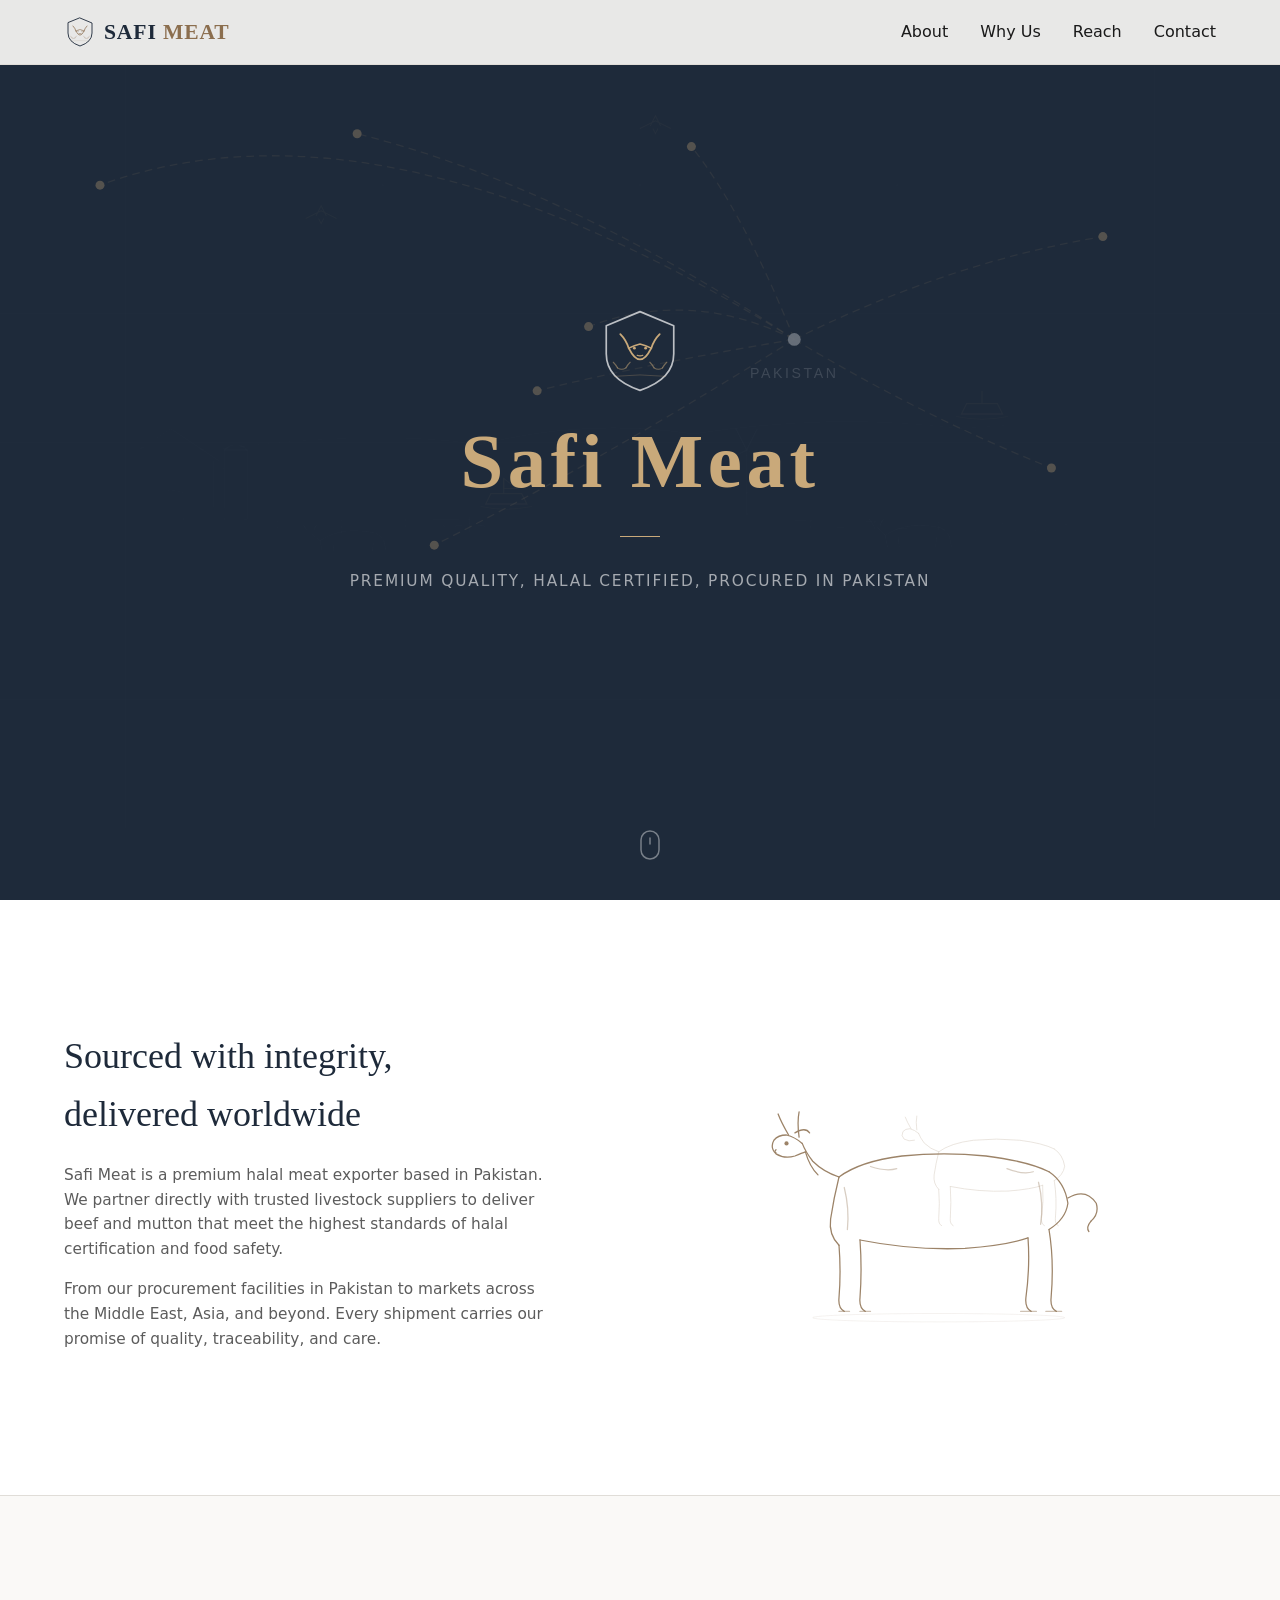
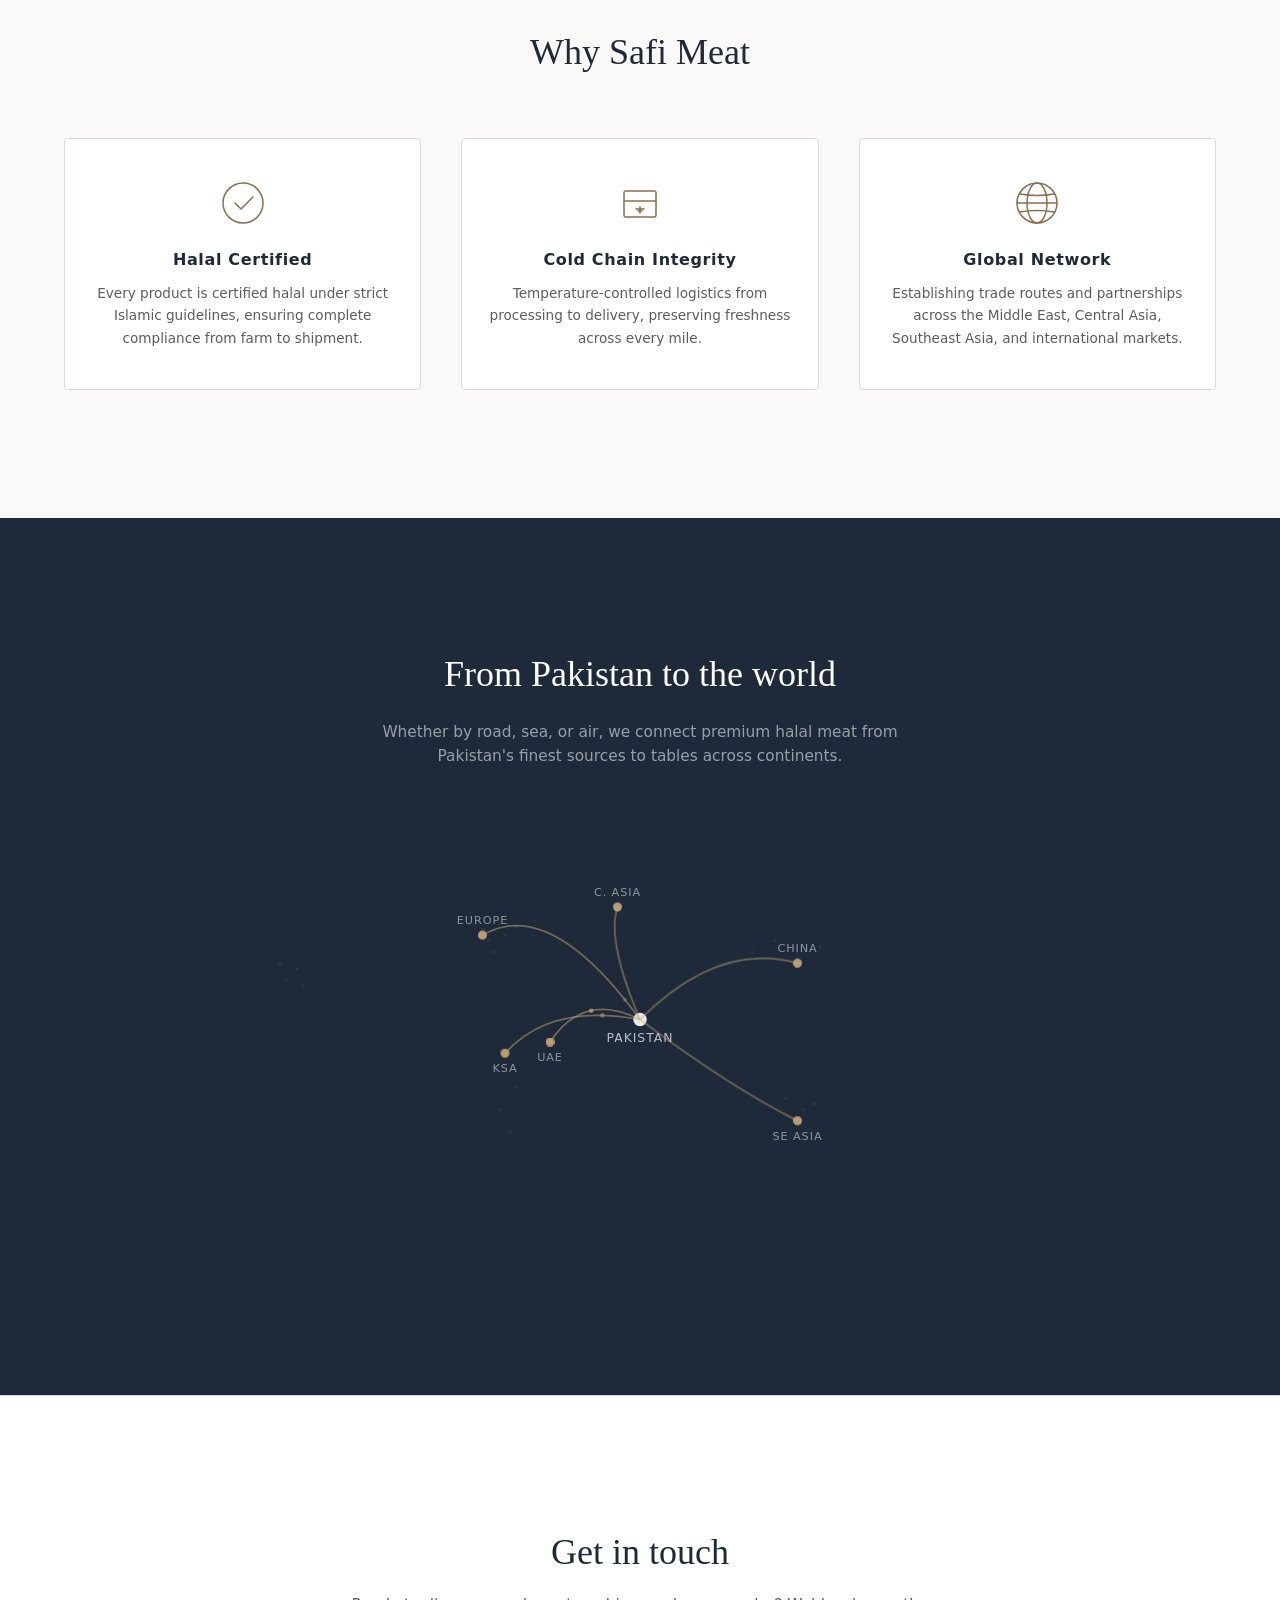
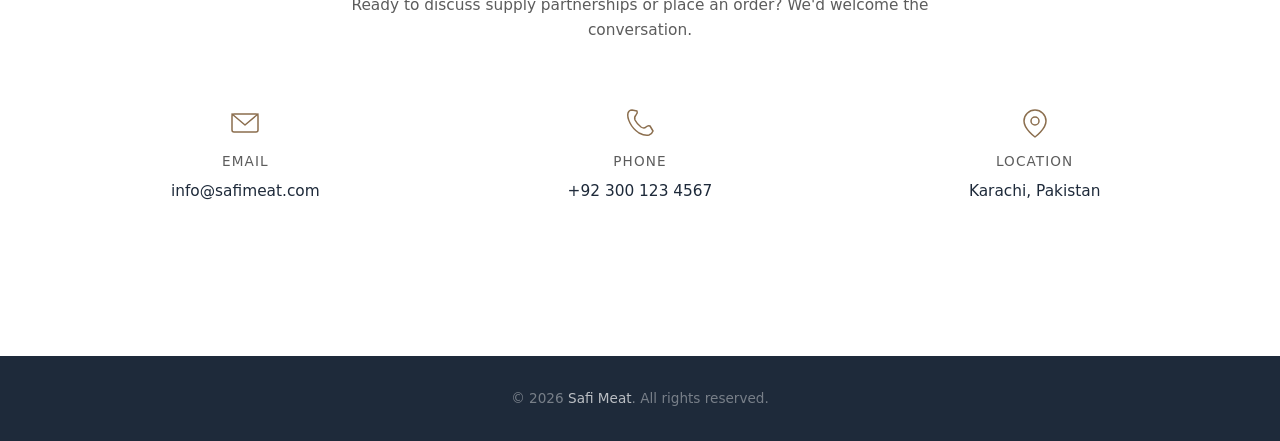
==== commit ebd0e266: "Shift route map animation up to clear hero text overlap Moves the background route map up by 8% so t" ====
--- a/index.html
+++ b/index.html
@@ -203,6 +203,7 @@
     inset: 0;
     width: 100%;
     height: 100%;
+    transform: translateY(-8%);
   }
 
   /* Hub dots */
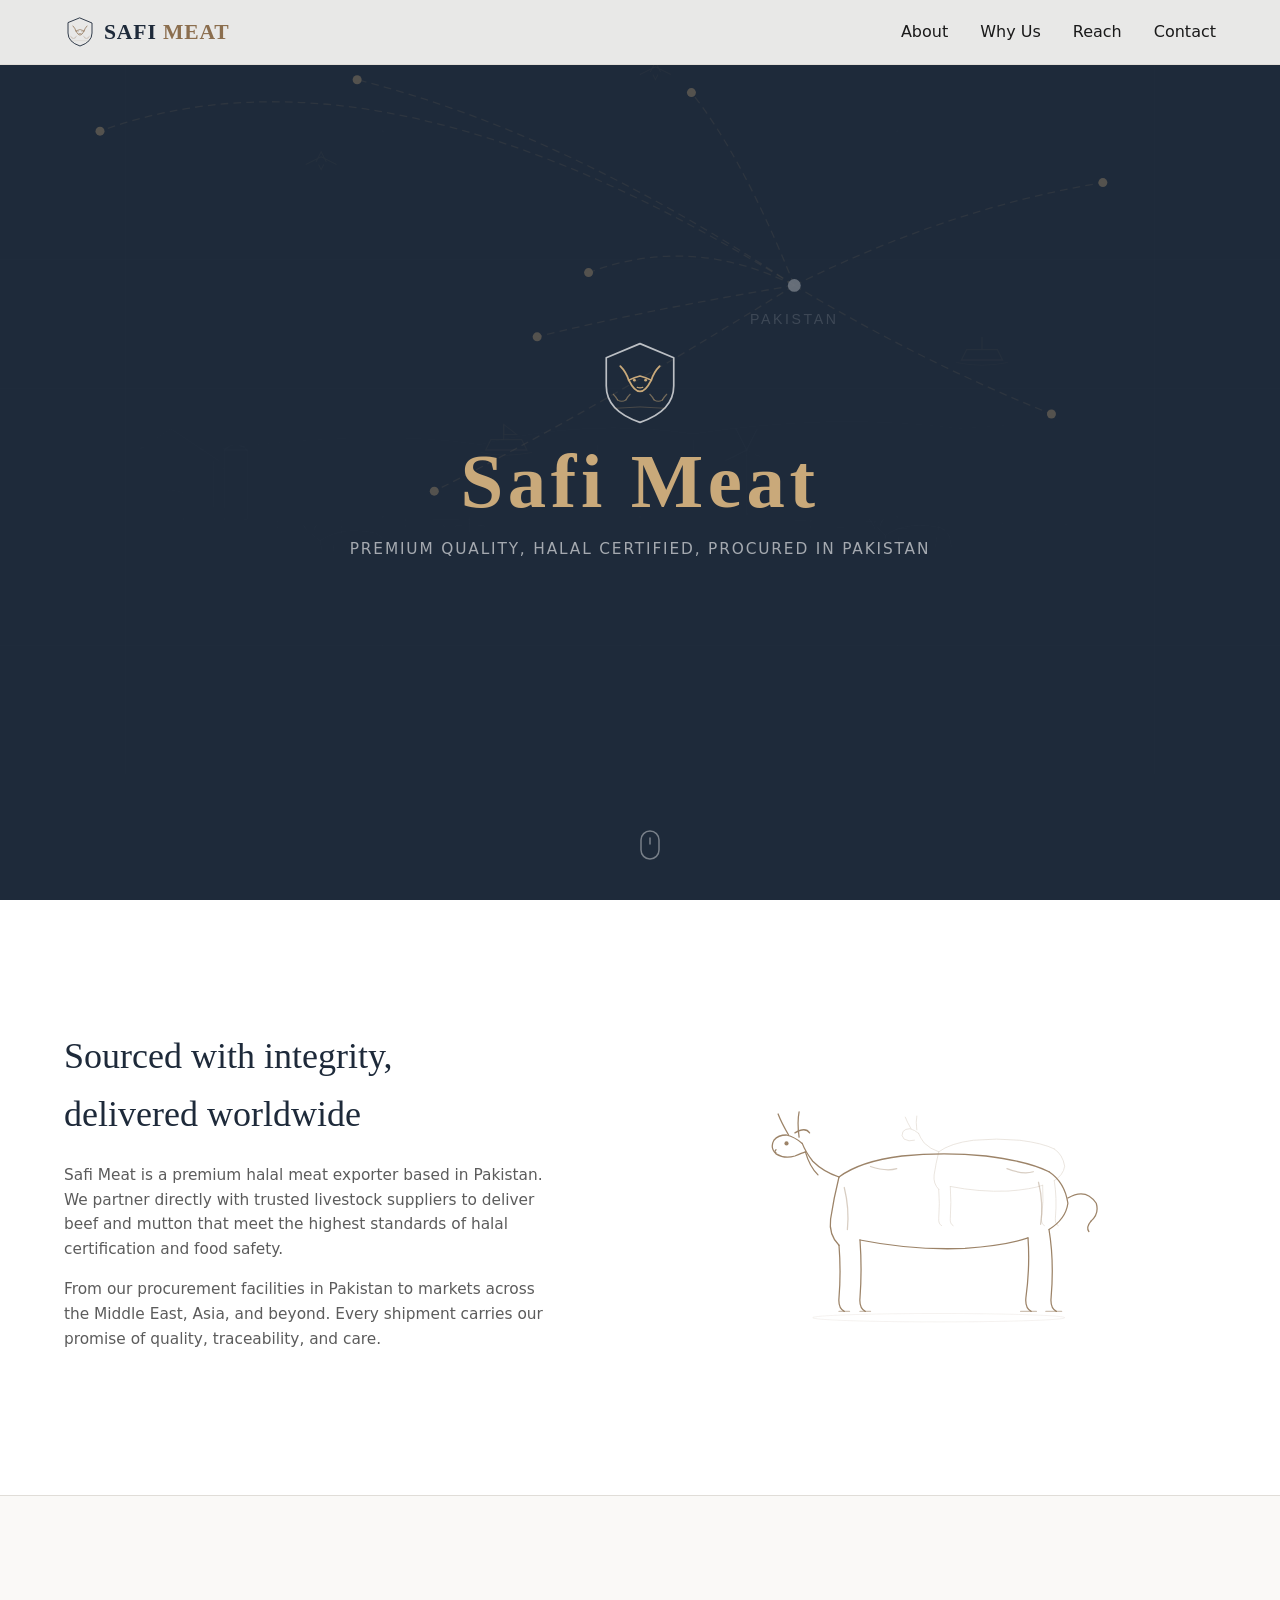
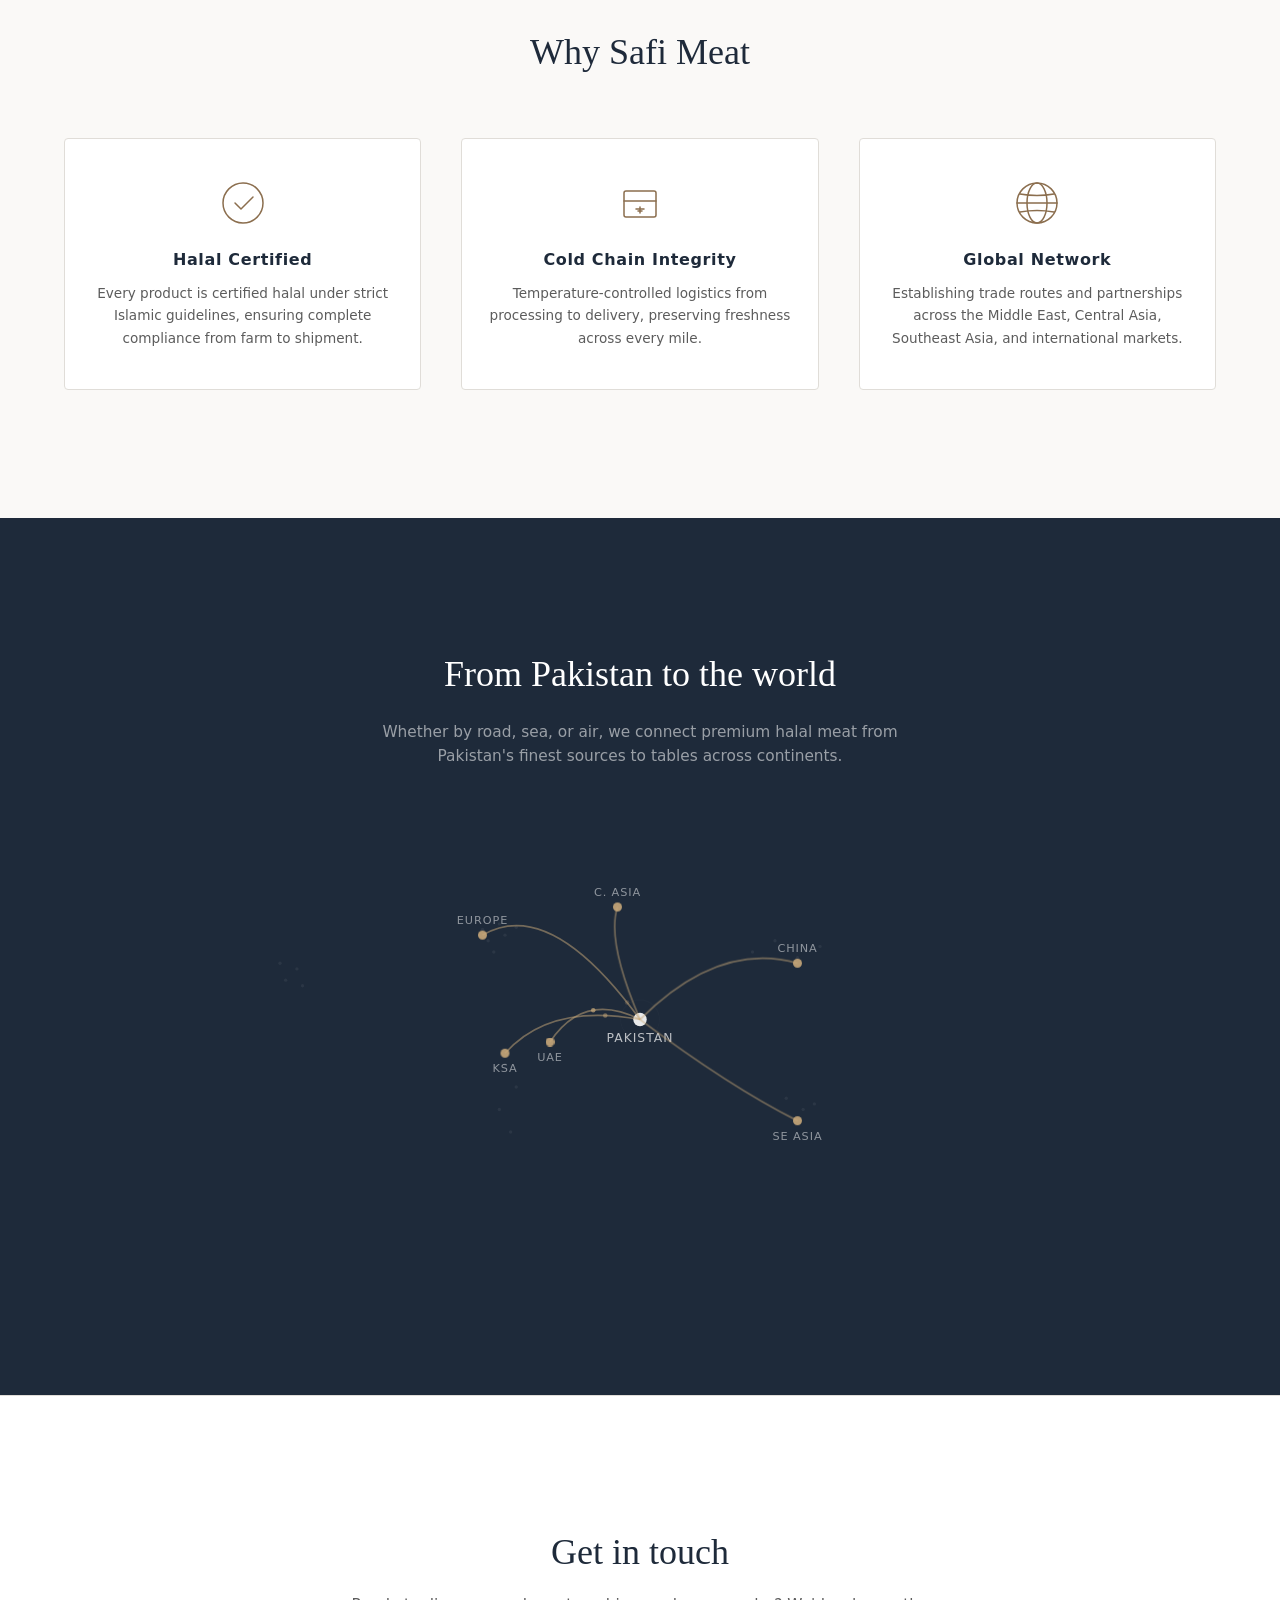
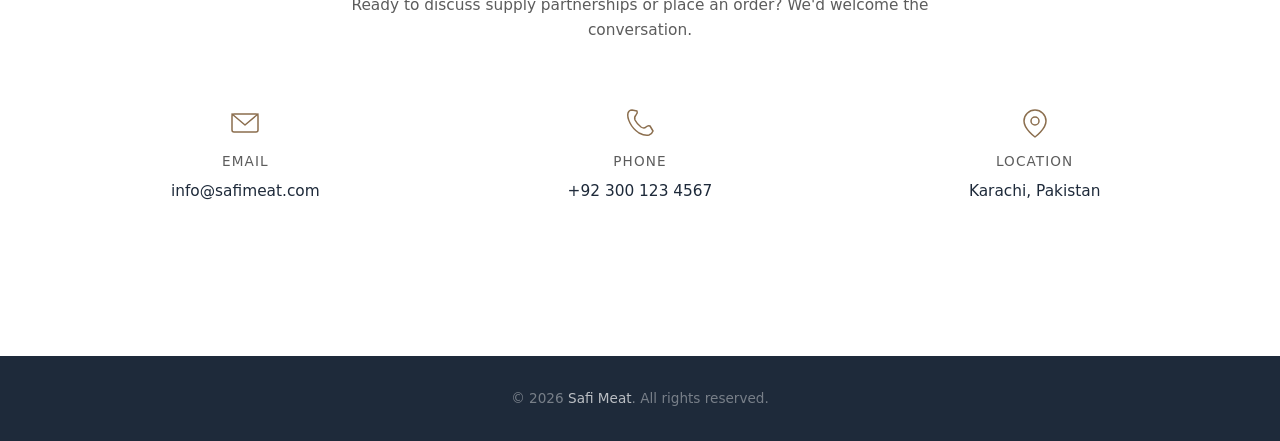
==== commit d0c4b9d6: "Tighten hero spacing, remove divider, push route map higher - Reduced logo bottom margin from 1.5rem" ====
--- a/index.html
+++ b/index.html
@@ -187,7 +187,7 @@
   .hero-logo {
     width: 90px;
     height: 90px;
-    margin: 0 auto 1.5rem;
+    margin: 0 auto 0.75rem;
     opacity: 0;
     animation: fade-up 1s ease 0.1s forwards;
   }
@@ -203,7 +203,7 @@
     inset: 0;
     width: 100%;
     height: 100%;
-    transform: translateY(-8%);
+    transform: translateY(-14%);
   }
 
   /* Hub dots */
@@ -287,7 +287,7 @@
     font-variant-ligatures: no-common-ligatures;
     -webkit-font-feature-settings: "liga" 0;
     font-feature-settings: "liga" 0;
-    margin-bottom: 2rem;
+    margin-bottom: 0.75rem;
     opacity: 0;
     animation: fade-up 1s ease 0.3s forwards;
   }
@@ -1039,7 +1039,6 @@
       </svg>
     </div>
     <h1><strong>Safi Meat</strong></h1>
-    <div class="hero-divider"></div>
     <p class="hero-tagline">Premium quality, halal certified, procured in Pakistan</p>
   </div>
 
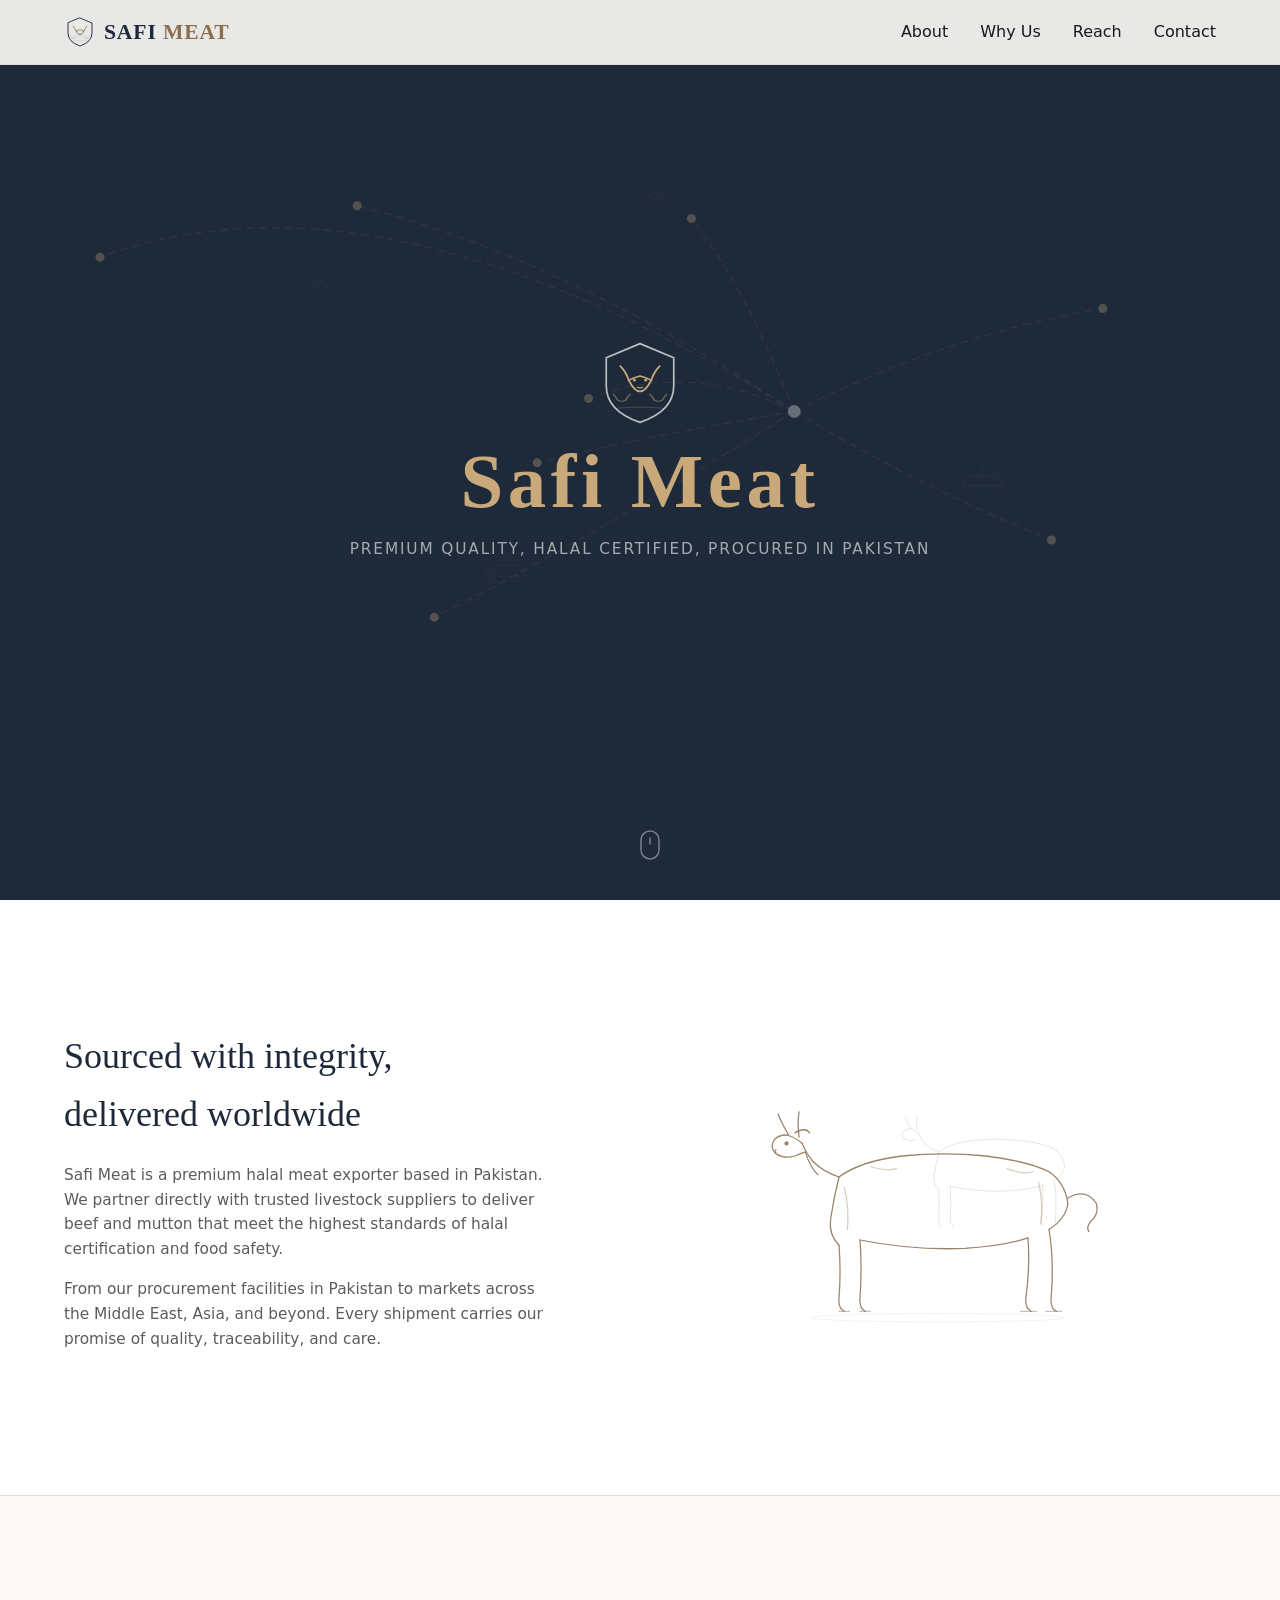
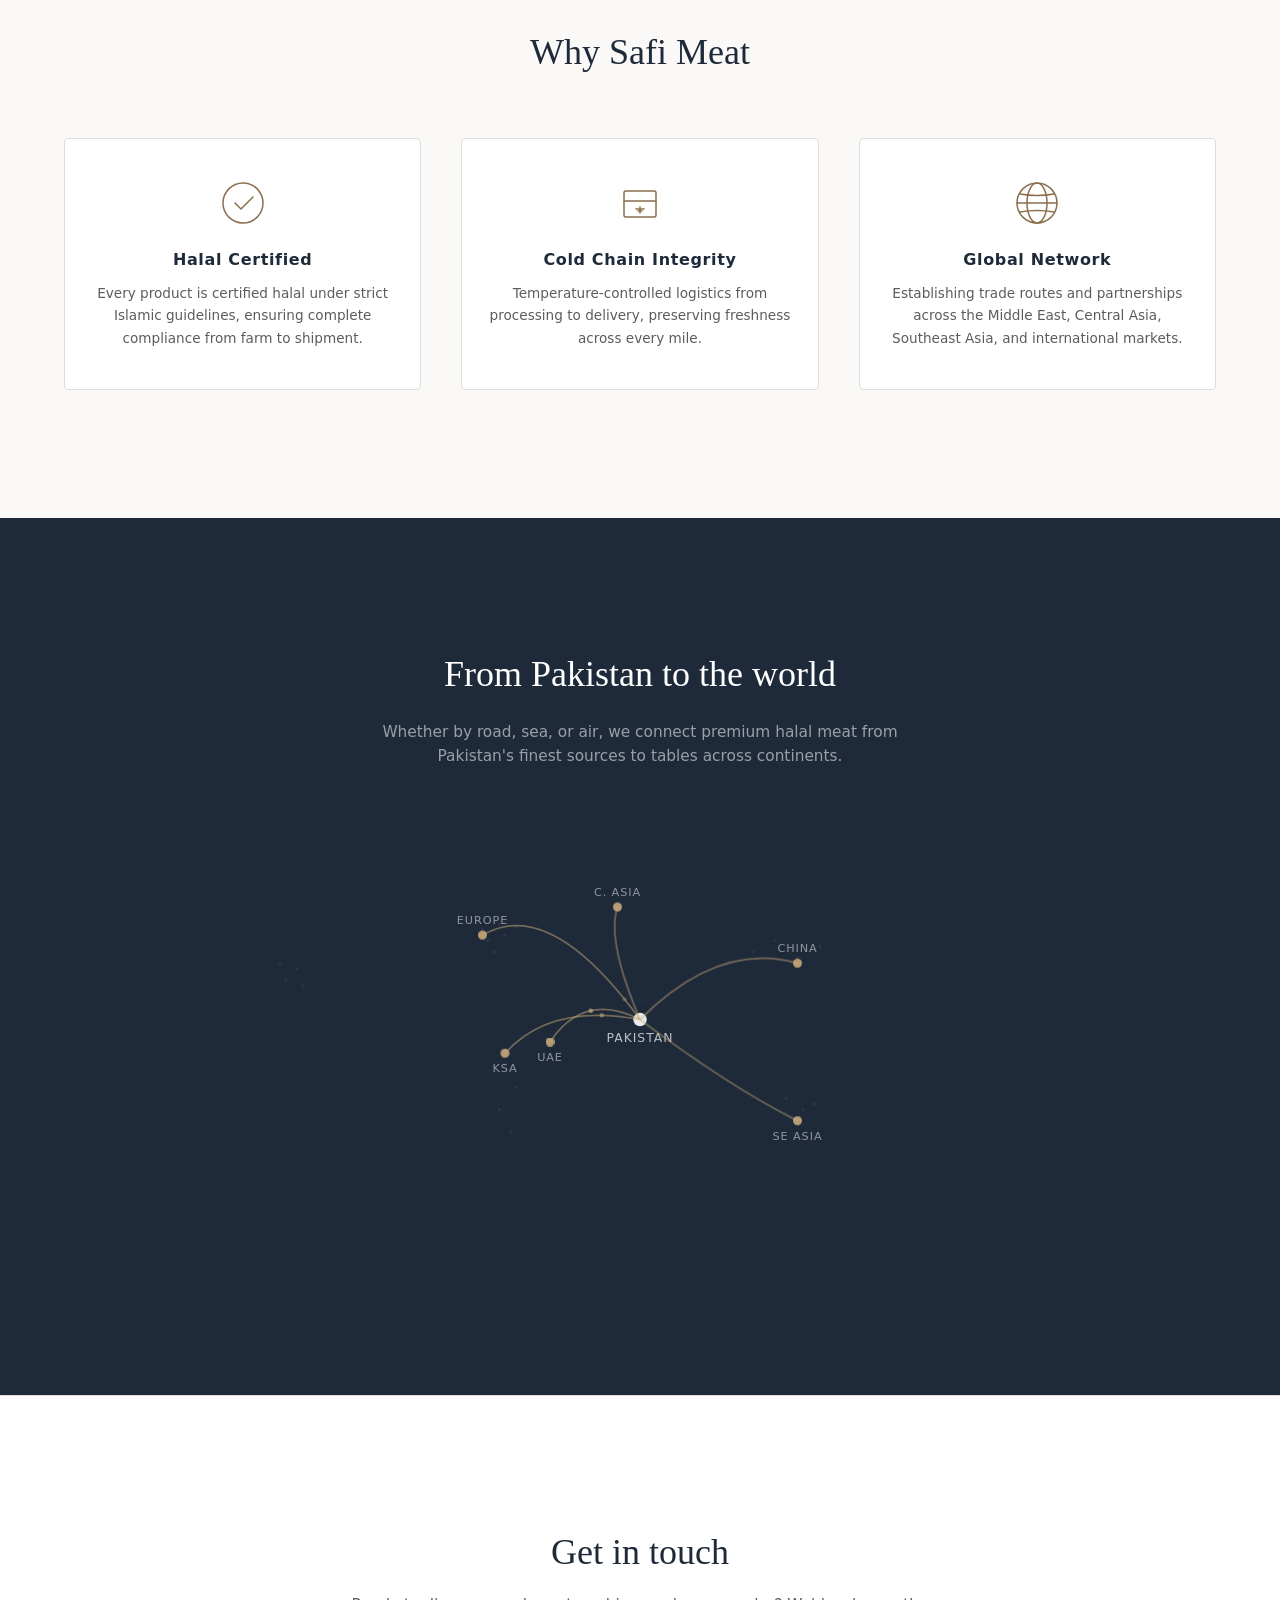
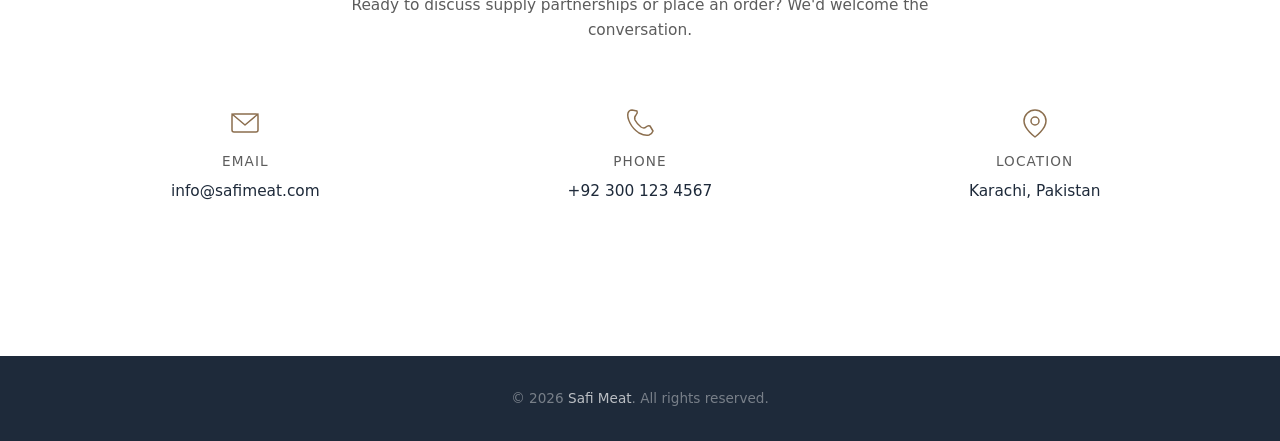
==== commit f573fffd: "Revert route map to centered position, remove Pakistan label - Reset translateY back to 0 (centered)" ====
--- a/index.html
+++ b/index.html
@@ -203,7 +203,7 @@
     inset: 0;
     width: 100%;
     height: 100%;
-    transform: translateY(-14%);
+    transform: translateY(0);
   }
 
   /* Hub dots */
@@ -832,9 +832,6 @@
         <animate attributeName="opacity" values="0.15;0.05;0.15" dur="4s" repeatCount="indefinite"/>
       </circle>
       <circle cx="720" cy="320" r="5" fill="#fff" opacity="0.9"/>
-
-      <!-- Label: Pakistan -->
-      <text x="720" y="350" text-anchor="middle" fill="rgba(255,255,255,0.4)" font-family="sans-serif" font-size="11" letter-spacing="2">PAKISTAN</text>
 
       <!-- Minimalist ship icon (floating) -->
       <g class="transport-icon" transform="translate(480, 440)" style="animation-delay: 0s;">
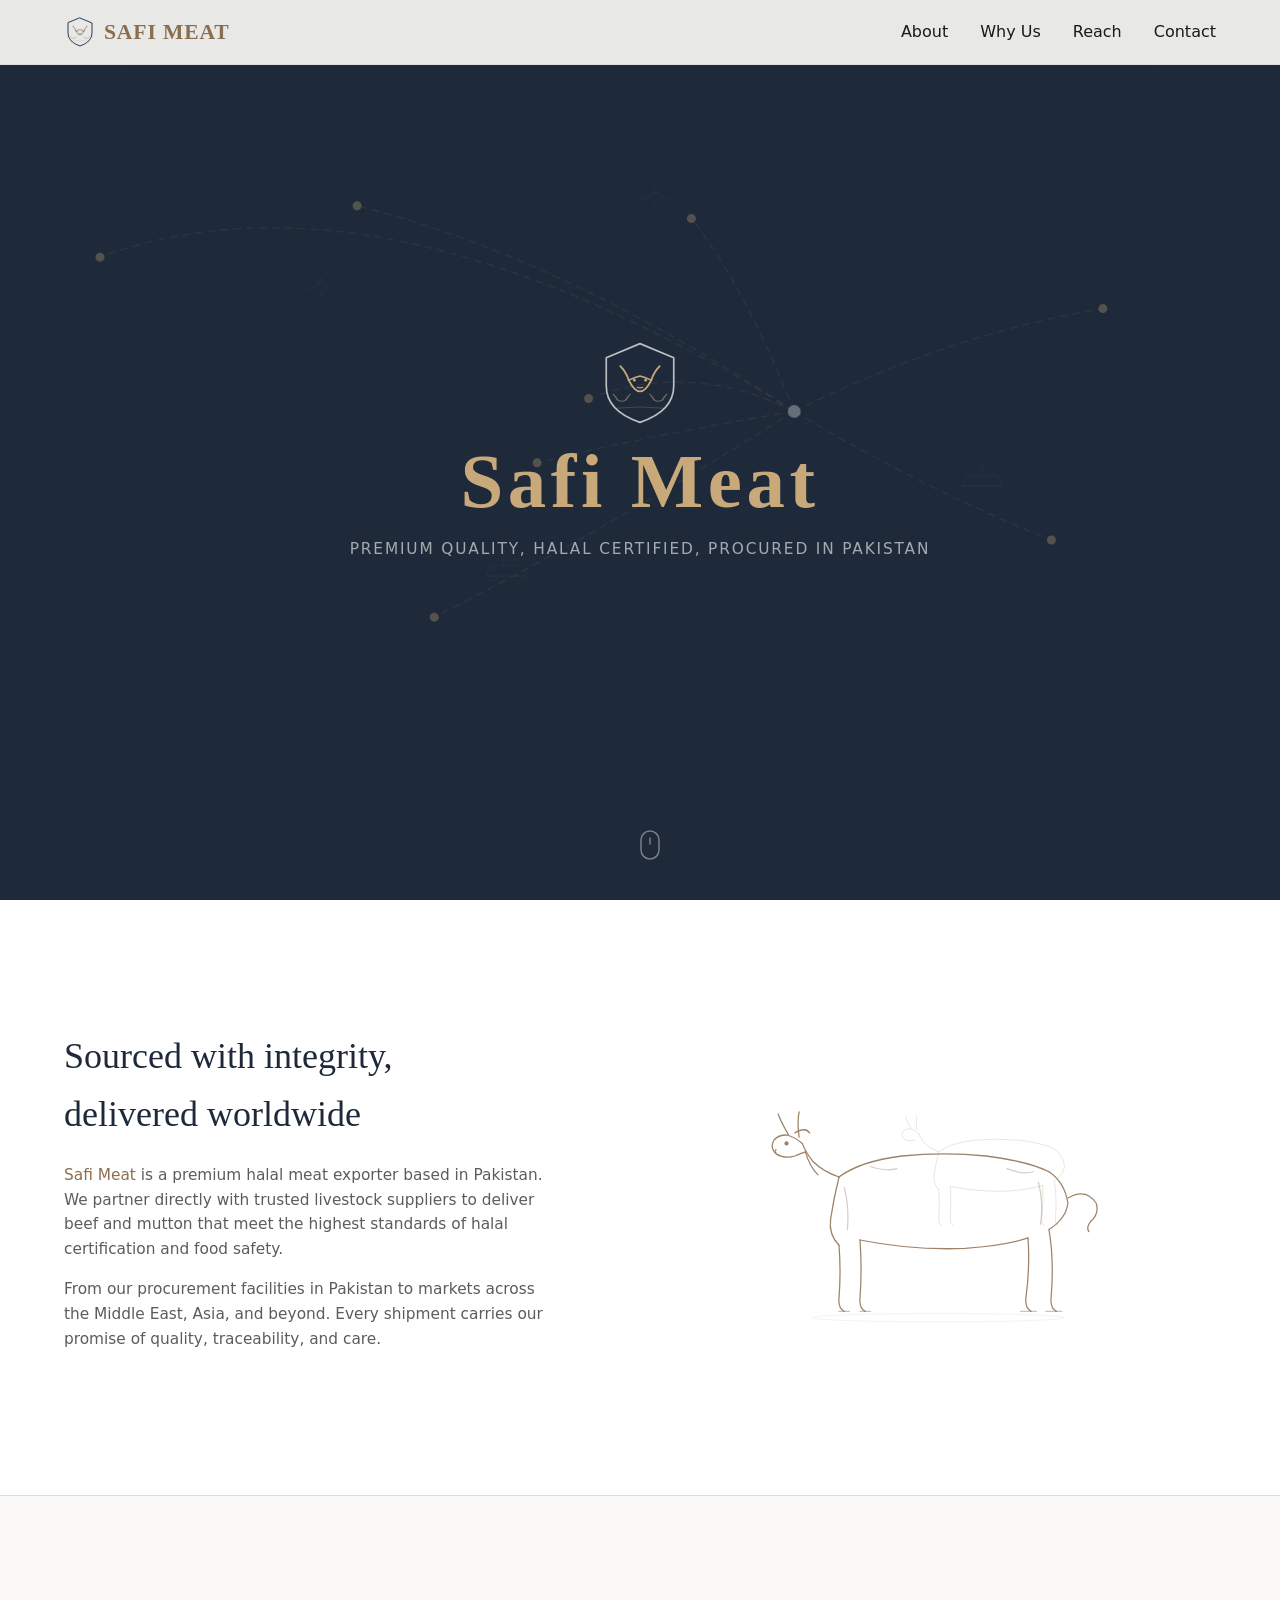
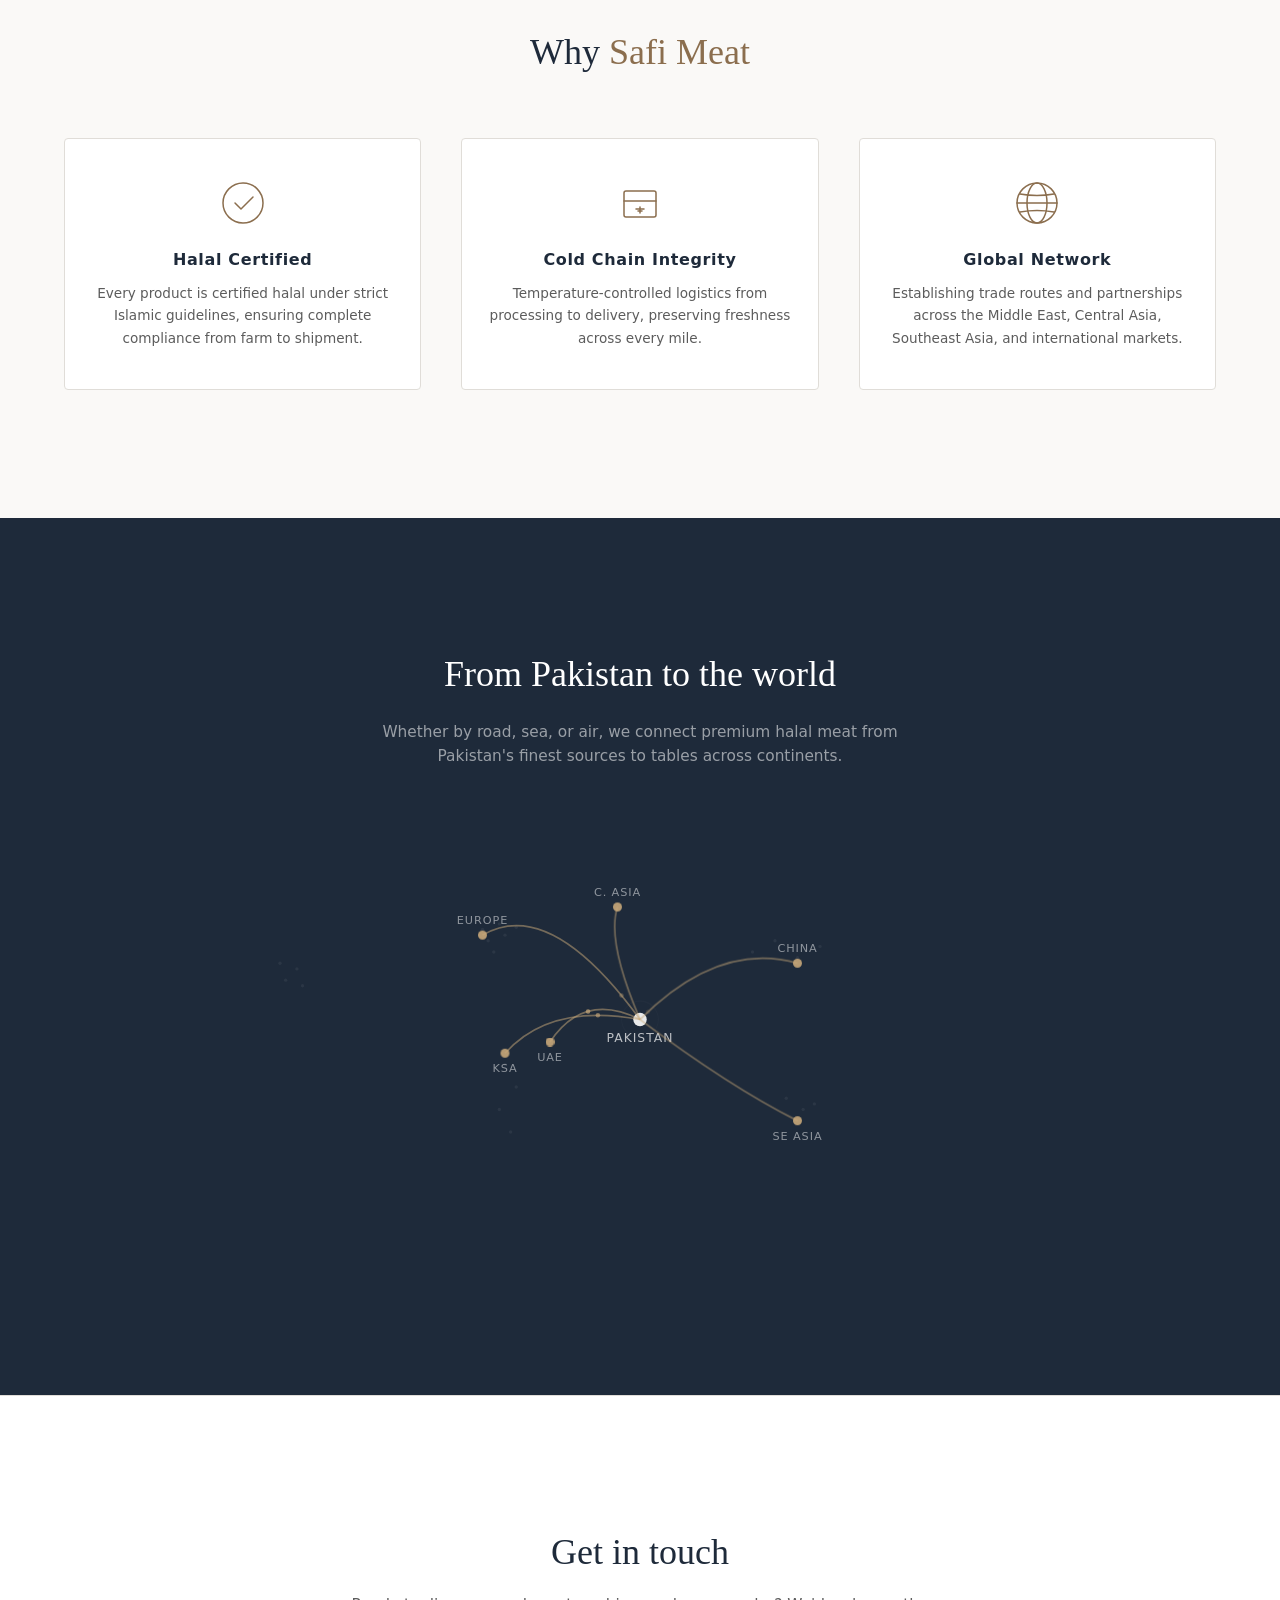
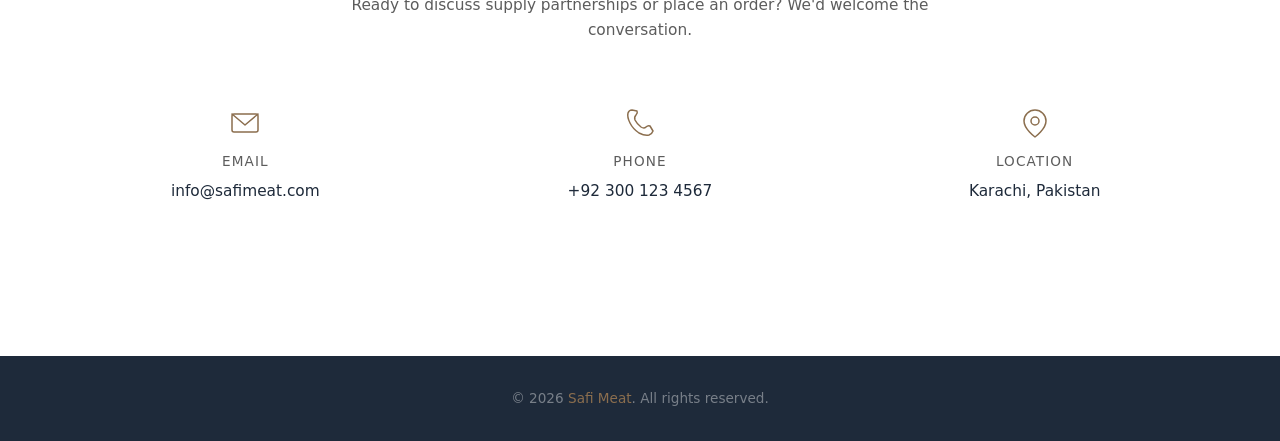
==== commit 03b7722b: "Make Safi Meat gold everywhere on the page - Header logo text now fully gold (was navy + gold split)" ====
--- a/index.html
+++ b/index.html
@@ -50,6 +50,8 @@
   img, svg { display: block; max-width: 100%; }
   a { color: inherit; text-decoration: none; }
 
+  .brand-name { color: var(--clr-accent); }
+
   /* ========================================
      LAYOUT UTILITIES
      ======================================== */
@@ -110,10 +112,6 @@
     font-size: 1.35rem;
     font-weight: 700;
     letter-spacing: 0.04em;
-    color: var(--clr-navy);
-  }
-
-  .logo-text span {
     color: var(--clr-accent);
   }
 
@@ -727,7 +725,7 @@
           <path d="M 14 50 Q 32 48 50 50" stroke="#8b6e4e" stroke-width="0.8" opacity="0.3"/>
         </svg>
       </div>
-      <div class="logo-text">SAFI <span>MEAT</span></div>
+      <div class="logo-text">SAFI MEAT</div>
     </div>
     <button class="menu-toggle" aria-label="Menu" onclick="document.querySelector('.nav-links').classList.toggle('open')">
       <svg viewBox="0 0 24 24" fill="none" stroke-width="2" stroke-linecap="round">
@@ -1056,7 +1054,7 @@
       <div class="about-text reveal">
         <h2>Sourced with integrity,<br>delivered worldwide</h2>
         <p>
-          Safi Meat is a premium halal meat exporter based in Pakistan. We partner directly with trusted livestock suppliers to deliver beef and mutton that meet the highest standards of halal certification and food safety.
+          <span class="brand-name">Safi Meat</span> is a premium halal meat exporter based in Pakistan. We partner directly with trusted livestock suppliers to deliver beef and mutton that meet the highest standards of halal certification and food safety.
         </p>
         <p>
           From our procurement facilities in Pakistan to markets across the Middle East, Asia, and beyond. Every shipment carries our promise of quality, traceability, and care.
@@ -1146,7 +1144,7 @@
 <section class="pillars section-pad" id="pillars">
   <div class="container">
     <div class="pillars-header reveal">
-      <h2>Why Safi Meat</h2>
+      <h2>Why <span class="brand-name">Safi Meat</span></h2>
     </div>
     <div class="pillars-grid">
       <div class="pillar reveal">
@@ -1359,7 +1357,7 @@
      ======================================== -->
 <footer>
   <div class="container">
-    <p>&copy; 2026 <strong>Safi Meat</strong>. All rights reserved.</p>
+    <p>&copy; 2026 <strong class="brand-name">Safi Meat</strong>. All rights reserved.</p>
   </div>
 </footer>
 
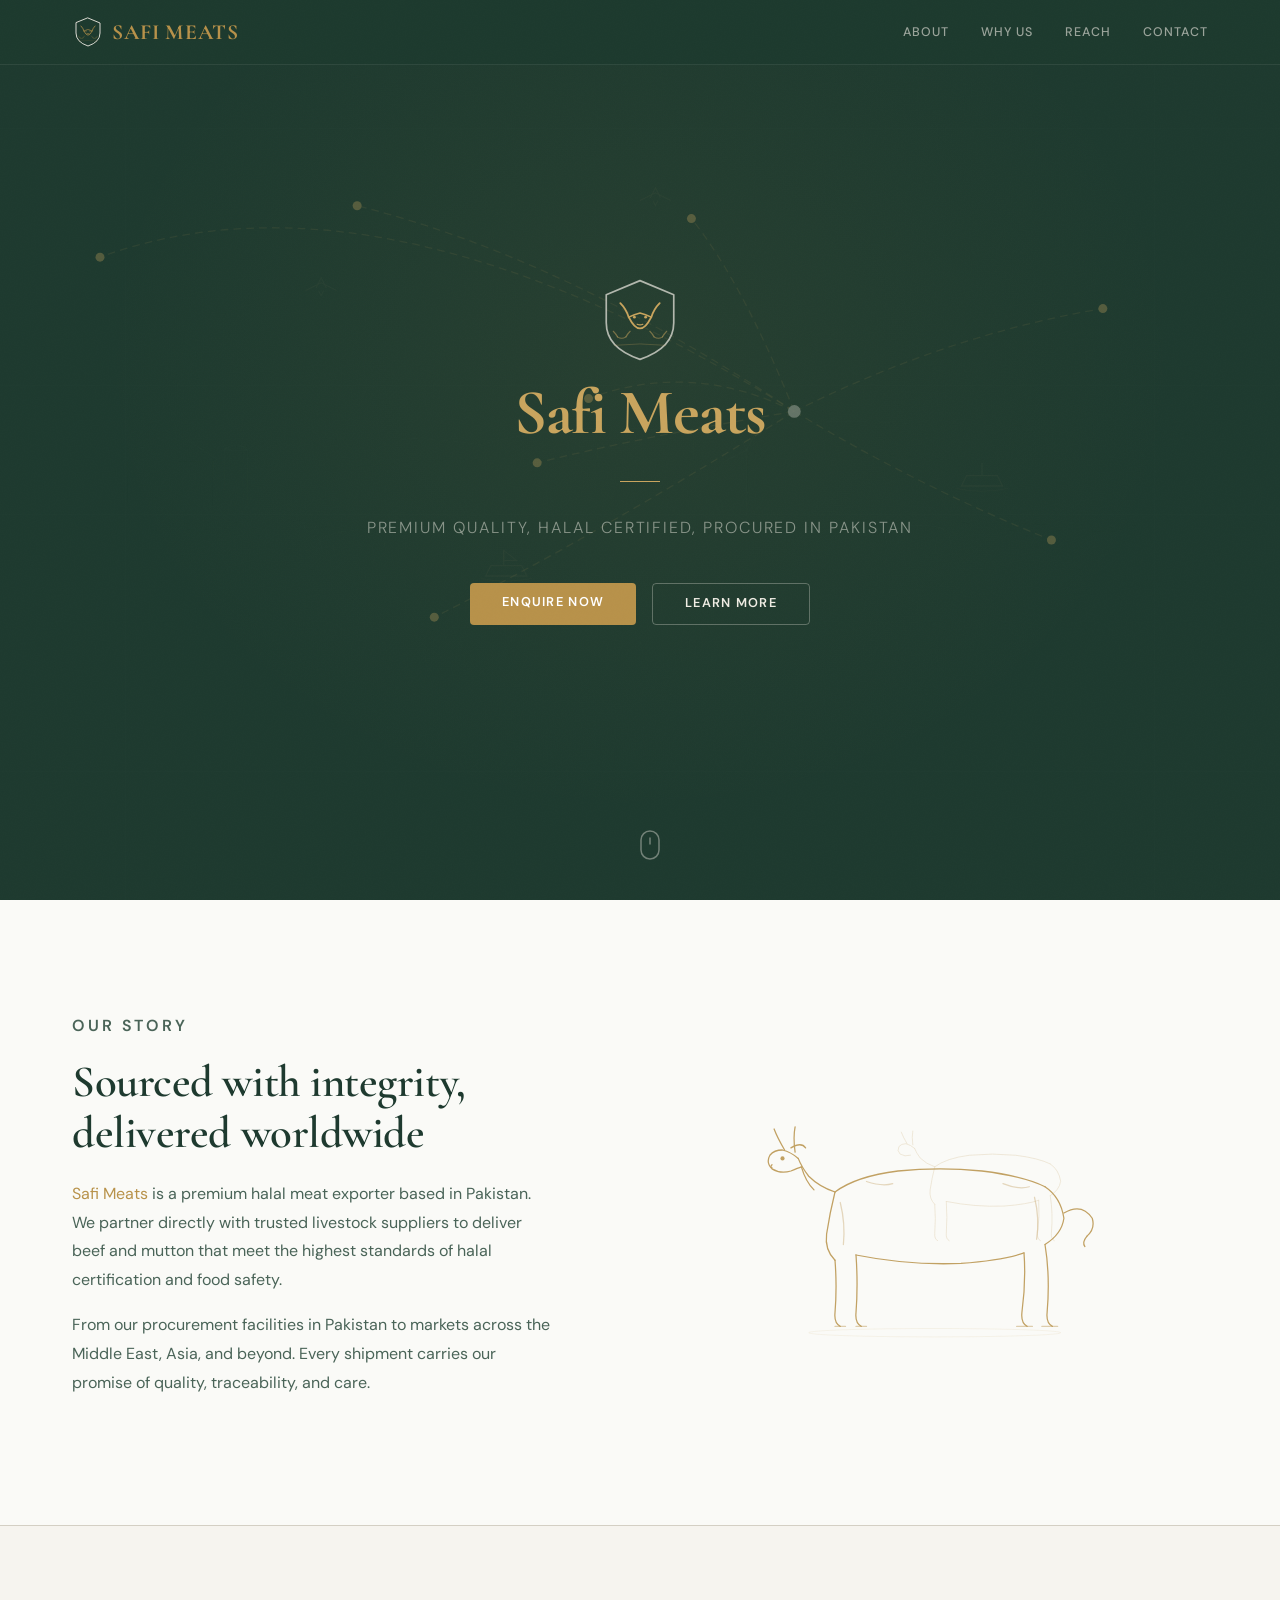
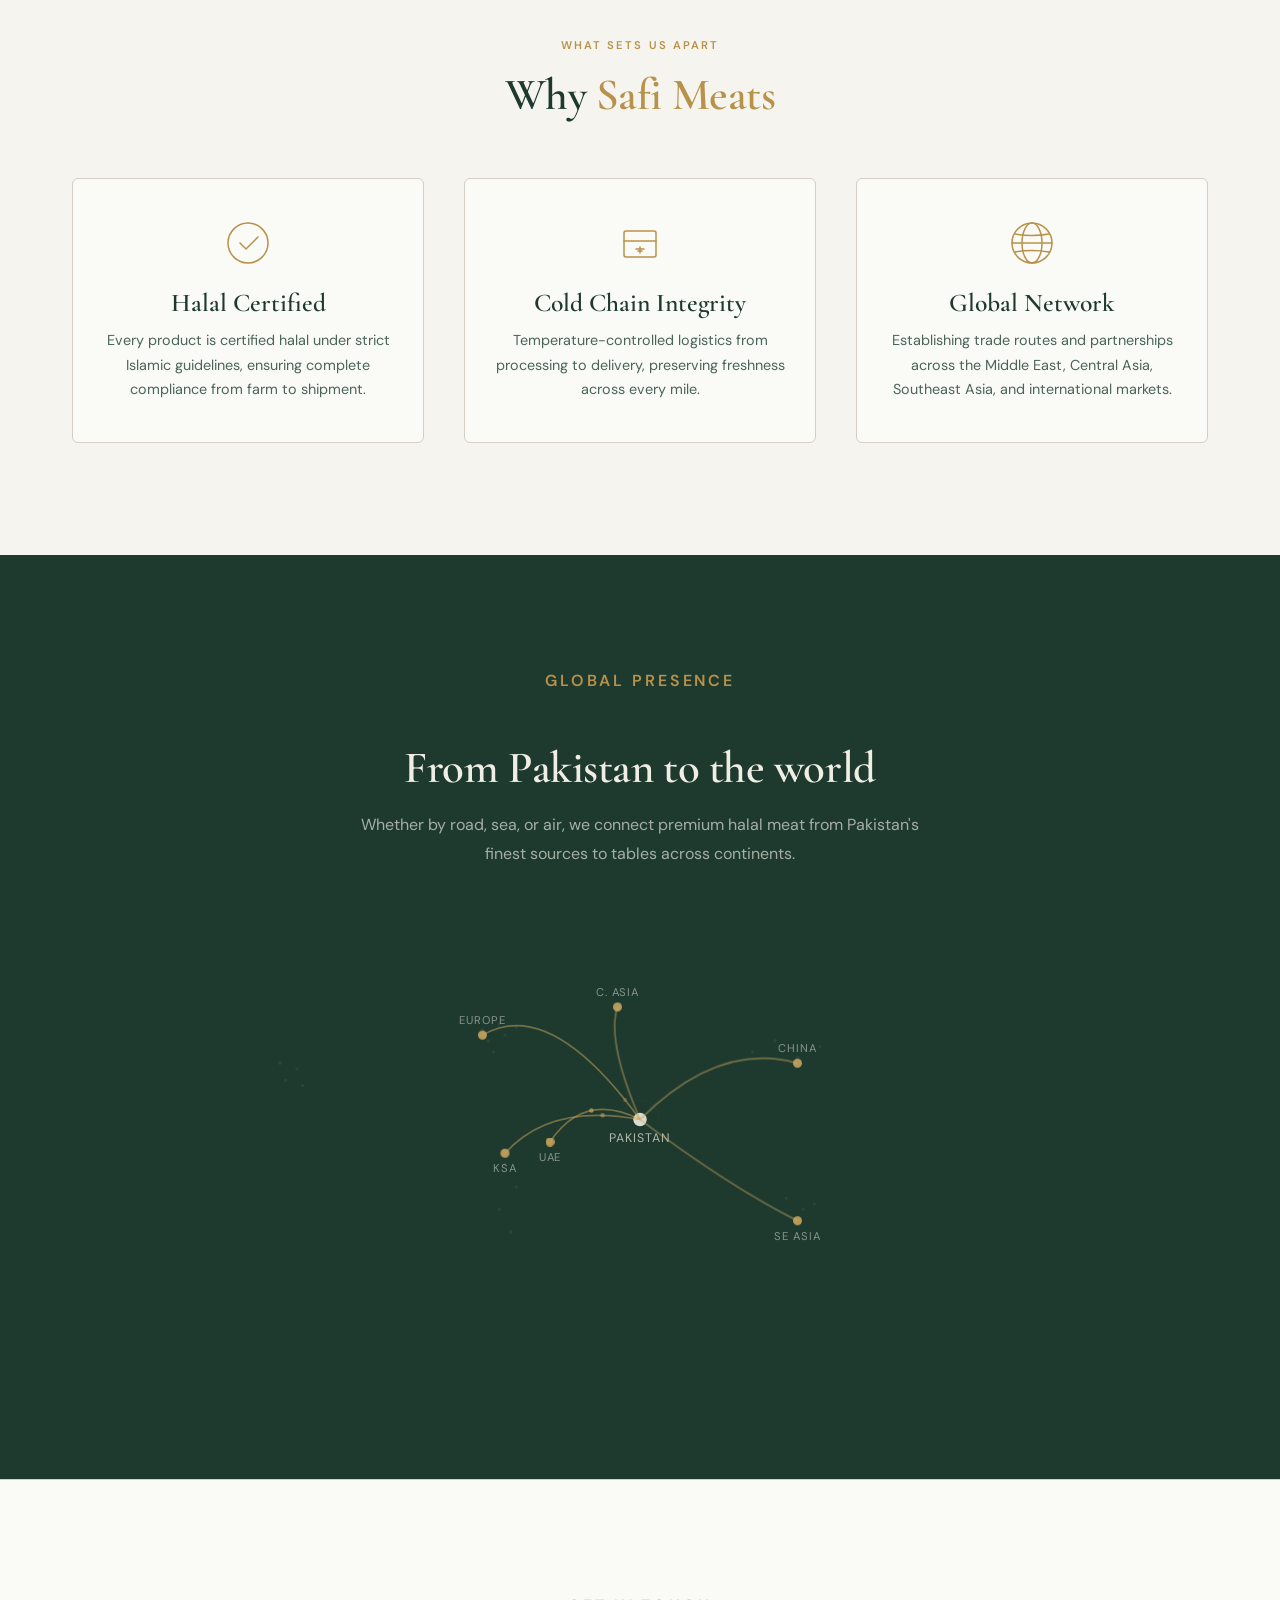
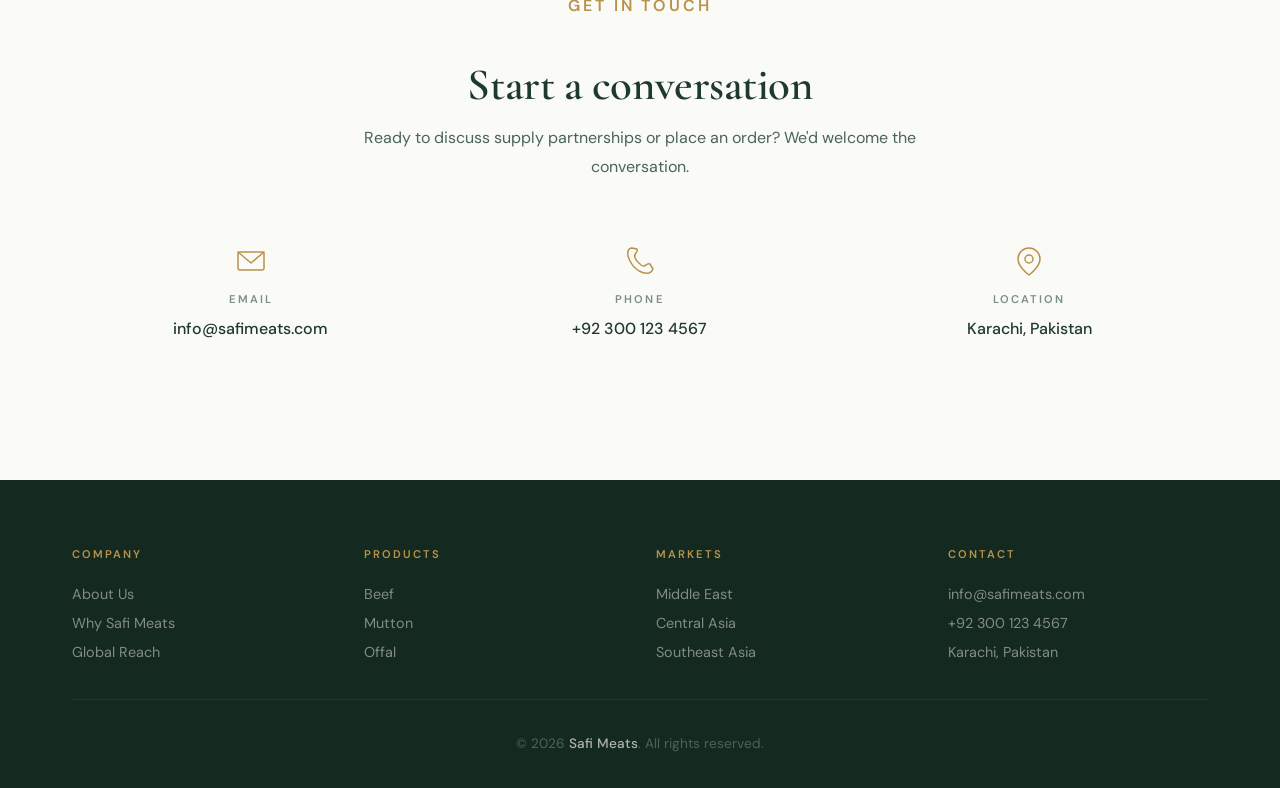
==== commit 45a3a730: "Implement design system: green+gold palette, external CSS/JS, typography Refactor from single-file i" ====
--- a/index.html
+++ b/index.html
@@ -3,695 +3,18 @@
 <head>
 <meta charset="UTF-8">
 <meta name="viewport" content="width=device-width, initial-scale=1.0">
-<title>Safi Meat | Premium Halal Meat Exports</title>
-<style>
-  /* ========================================
-     DESIGN TOKENS
-     ======================================== */
-  :root {
-    --clr-bg:       #faf9f7;
-    --clr-surface:  #ffffff;
-    --clr-ink:      #1a1a1a;
-    --clr-ink-soft: #5c5c5c;
-    --clr-accent:   #8b6e4e;
-    --clr-accent-light: #c9a97a;
-    --clr-line:     #e0ddd8;
-    --clr-navy:     #1e2a3a;
-    --clr-cream:    #f5f0e8;
-
-    --ff-sans:  'Segoe UI', system-ui, -apple-system, sans-serif;
-    --ff-serif: Georgia, 'Times New Roman', serif;
-
-    --fs-display: clamp(2.5rem, 6vw, 5rem);
-    --fs-h2:      clamp(1.5rem, 3vw, 2.25rem);
-    --fs-body:    clamp(0.95rem, 1.2vw, 1.1rem);
-    --fs-small:   0.85rem;
-
-    --space-section: clamp(5rem, 10vw, 9rem);
-    --max-w: 1200px;
-  }
-
-  /* ========================================
-     RESET & BASE
-     ======================================== */
-  *, *::before, *::after { box-sizing: border-box; margin: 0; padding: 0; }
-
-  html { scroll-behavior: smooth; }
-
-  body {
-    font-family: var(--ff-sans);
-    background: var(--clr-bg);
-    color: var(--clr-ink);
-    line-height: 1.6;
-    -webkit-font-smoothing: antialiased;
-    overflow-x: hidden;
-  }
-
-  img, svg { display: block; max-width: 100%; }
-  a { color: inherit; text-decoration: none; }
-
-  .brand-name { color: var(--clr-accent); }
-
-  /* ========================================
-     LAYOUT UTILITIES
-     ======================================== */
-  .container {
-    width: 90%;
-    max-width: var(--max-w);
-    margin: 0 auto;
-  }
-
-  .section-pad {
-    padding: var(--space-section) 0;
-  }
-
-  /* ========================================
-     HEADER / NAV
-     ======================================== */
-  header {
-    position: fixed;
-    top: 0; left: 0; right: 0;
-    z-index: 100;
-    background: rgba(250, 249, 247, 0.92);
-    backdrop-filter: blur(12px);
-    -webkit-backdrop-filter: blur(12px);
-    border-bottom: 1px solid var(--clr-line);
-    transition: box-shadow 0.3s;
-  }
-
-  header.scrolled {
-    box-shadow: 0 1px 20px rgba(0,0,0,0.06);
-  }
-
-  .nav-inner {
-    display: flex;
-    align-items: center;
-    justify-content: space-between;
-    height: 64px;
-  }
-
-  .logo {
-    display: flex;
-    align-items: center;
-    gap: 0.5rem;
-  }
-
-  .logo-mark {
-    width: 32px;
-    height: 32px;
-    flex-shrink: 0;
-  }
-
-  .logo-mark svg {
-    width: 100%;
-    height: 100%;
-  }
-
-  .logo-text {
-    font-family: var(--ff-serif);
-    font-size: 1.35rem;
-    font-weight: 700;
-    letter-spacing: 0.04em;
-    color: var(--clr-accent);
-  }
-
-  nav a {
-    font-size: var(--fs-small);
-    font-weight: 500;
-    letter-spacing: 0.06em;
-    text-transform: uppercase;
-    color: var(--clr-ink-soft);
-    transition: color 0.25s;
-  }
-
-  nav a:hover { color: var(--clr-accent); }
-
-  .nav-links { display: flex; align-items: center; gap: 2rem; }
-
-  .menu-toggle {
-    display: none;
-    background: none;
-    border: none;
-    cursor: pointer;
-    padding: 4px;
-  }
-
-  .menu-toggle svg {
-    width: 24px;
-    height: 24px;
-    stroke: var(--clr-ink);
-  }
-
-  /* ========================================
-     HERO
-     ======================================== */
-  .hero {
-    position: relative;
-    min-height: 100vh;
-    display: flex;
-    align-items: center;
-    justify-content: center;
-    overflow: hidden;
-    background: var(--clr-navy);
-    color: #ffffff;
-  }
-
-  .hero-bg {
-    position: absolute;
-    inset: 0;
-    overflow: hidden;
-    opacity: 0.35;
-  }
-
-  /* Farm landscape background */
-  .hero-farm {
-    position: absolute;
-    inset: 0;
-    z-index: 1;
-    display: flex;
-    align-items: center;
-    justify-content: center;
-    pointer-events: none;
-  }
-
-  .hero-farm svg {
-    width: 100%;
-    max-width: 1400px;
-    height: auto;
-    opacity: 0.06;
-  }
-
-  /* Hero logo mark */
-  .hero-logo {
-    width: 90px;
-    height: 90px;
-    margin: 0 auto 0.75rem;
-    opacity: 0;
-    animation: fade-up 1s ease 0.1s forwards;
-  }
-
-  .hero-logo svg {
-    width: 100%;
-    height: 100%;
-  }
-
-  /* Animated route-map SVG */
-  .route-map {
-    position: absolute;
-    inset: 0;
-    width: 100%;
-    height: 100%;
-    transform: translateY(0);
-  }
-
-  /* Hub dots */
-  .hub {
-    fill: var(--clr-accent-light);
-    opacity: 0.9;
-  }
-
-  .hub-glow {
-    fill: var(--clr-accent-light);
-    opacity: 0;
-    animation: pulse-glow 3s ease-in-out infinite;
-  }
-
-  @keyframes pulse-glow {
-    0%, 100% { opacity: 0; r: 6; }
-    50% { opacity: 0.35; r: 18; }
-  }
-
-  /* Route lines */
-  .route-line {
-    fill: none;
-    stroke: var(--clr-accent-light);
-    stroke-width: 1;
-    opacity: 0.25;
-    stroke-dasharray: 6 4;
-  }
-
-  /* Animated particles along routes */
-  .route-particle {
-    fill: var(--clr-accent-light);
-    opacity: 0;
-    r: 2.5;
-  }
-
-  .route-particle.active {
-    animation: particle-move 4s ease-in-out infinite;
-  }
-
-  @keyframes particle-move {
-    0%   { opacity: 0; offset-distance: 0%; }
-    10%  { opacity: 0.9; }
-    85%  { opacity: 0.9; }
-    100% { opacity: 0; offset-distance: 100%; }
-  }
-
-  /* Floating transport icons */
-  .transport-icon {
-    opacity: 0.15;
-    animation: float-drift 20s linear infinite;
-  }
-
-  @keyframes float-drift {
-    0%   { transform: translateX(-60px) translateY(10px); opacity: 0; }
-    10%  { opacity: 0.15; }
-    90%  { opacity: 0.15; }
-    100% { transform: translateX(60px) translateY(-10px); opacity: 0; }
-  }
-
-  /* Background grid */
-  .grid-line {
-    stroke: rgba(255,255,255,0.04);
-    stroke-width: 0.5;
-  }
-
-  /* Hero text */
-  .hero-content {
-    position: relative;
-    z-index: 2;
-    text-align: center;
-    padding: 2rem;
-    max-width: 800px;
-  }
-
-  .hero h1 {
-    font-family: var(--ff-serif);
-    font-size: var(--fs-display);
-    font-weight: 400;
-    line-height: 1.1;
-    letter-spacing: 0.06em;
-    font-variant-ligatures: no-common-ligatures;
-    -webkit-font-feature-settings: "liga" 0;
-    font-feature-settings: "liga" 0;
-    margin-bottom: 0.75rem;
-    opacity: 0;
-    animation: fade-up 1s ease 0.3s forwards;
-  }
-
-  .hero h1 strong {
-    font-weight: 700;
-    color: var(--clr-accent-light);
-  }
-
-  .hero-tagline {
-    font-size: var(--fs-body);
-    font-weight: 300;
-    letter-spacing: 0.12em;
-    text-transform: uppercase;
-    color: rgba(255,255,255,0.6);
-    margin-top: 0.5rem;
-    opacity: 0;
-    animation: fade-up 1s ease 0.6s forwards;
-  }
-
-  .hero-divider {
-    width: 40px;
-    height: 1px;
-    background: var(--clr-accent-light);
-    margin: 2rem auto;
-    opacity: 0;
-    animation: fade-up 1s ease 0.5s forwards;
-  }
-
-  .hero-scroll {
-    position: absolute;
-    bottom: 2.5rem;
-    left: 50%;
-    transform: translateX(-50%);
-    z-index: 2;
-    opacity: 0;
-    animation: fade-up 1s ease 1s forwards;
-  }
-
-  .hero-scroll svg {
-    width: 20px;
-    height: 30px;
-    animation: bob 2s ease-in-out infinite;
-  }
-
-  @keyframes bob {
-    0%, 100% { transform: translateY(0); }
-    50% { transform: translateY(6px); }
-  }
-
-  @keyframes fade-up {
-    from { opacity: 0; transform: translateY(16px); }
-    to   { opacity: 1; transform: translateY(0); }
-  }
-
-  /* ========================================
-     ABOUT
-     ======================================== */
-  .about {
-    background: var(--clr-surface);
-    border-bottom: 1px solid var(--clr-line);
-  }
-
-  .about-grid {
-    display: grid;
-    grid-template-columns: 1fr 1fr;
-    gap: 4rem;
-    align-items: center;
-  }
-
-  .about-text h2 {
-    font-family: var(--ff-serif);
-    font-size: var(--fs-h2);
-    font-weight: 400;
-    margin-bottom: 1.25rem;
-    color: var(--clr-navy);
-  }
-
-  .about-text p {
-    font-size: var(--fs-body);
-    color: var(--clr-ink-soft);
-    max-width: 480px;
-    margin-bottom: 1rem;
-  }
-
-  .about-visual {
-    display: flex;
-    justify-content: center;
-    align-items: center;
-  }
-
-  .cattle-illustration {
-    width: 100%;
-    max-width: 420px;
-    opacity: 0.85;
-  }
-
-  .cattle-illustration path,
-  .cattle-illustration line,
-  .cattle-illustration polyline {
-    stroke: var(--clr-accent);
-    stroke-width: 1.2;
-    fill: none;
-    stroke-linecap: round;
-    stroke-linejoin: round;
-  }
-
-  /* ========================================
-     PILLARS (3-column features)
-     ======================================== */
-  .pillars {
-    background: var(--clr-bg);
-  }
-
-  .pillars-header {
-    text-align: center;
-    margin-bottom: 3.5rem;
-  }
-
-  .pillars-header h2 {
-    font-family: var(--ff-serif);
-    font-size: var(--fs-h2);
-    font-weight: 400;
-    color: var(--clr-navy);
-  }
-
-  .pillars-grid {
-    display: grid;
-    grid-template-columns: repeat(3, 1fr);
-    gap: 2.5rem;
-  }
-
-  .pillar {
-    text-align: center;
-    padding: 2.5rem 1.5rem;
-    border: 1px solid var(--clr-line);
-    border-radius: 4px;
-    background: var(--clr-surface);
-    transition: box-shadow 0.3s, transform 0.3s;
-  }
-
-  .pillar:hover {
-    box-shadow: 0 8px 30px rgba(0,0,0,0.06);
-    transform: translateY(-2px);
-  }
-
-  .pillar-icon {
-    width: 48px;
-    height: 48px;
-    margin: 0 auto 1.25rem;
-  }
-
-  .pillar-icon svg {
-    width: 100%;
-    height: 100%;
-    stroke: var(--clr-accent);
-    stroke-width: 1.5;
-    fill: none;
-  }
-
-  .pillar h3 {
-    font-size: 1rem;
-    font-weight: 600;
-    letter-spacing: 0.04em;
-    margin-bottom: 0.6rem;
-    color: var(--clr-navy);
-  }
-
-  .pillar p {
-    font-size: var(--fs-small);
-    color: var(--clr-ink-soft);
-    line-height: 1.65;
-  }
-
-  /* ========================================
-     GLOBAL REACH SECTION
-     ======================================== */
-  .reach {
-    background: var(--clr-navy);
-    color: #fff;
-    text-align: center;
-    overflow: hidden;
-    position: relative;
-  }
-
-  .reach h2 {
-    font-family: var(--ff-serif);
-    font-size: var(--fs-h2);
-    font-weight: 400;
-    margin-bottom: 1rem;
-  }
-
-  .reach p {
-    color: rgba(255,255,255,0.55);
-    font-size: var(--fs-body);
-    max-width: 560px;
-    margin: 0 auto 3rem;
-  }
-
-  .reach-map {
-    position: relative;
-    max-width: 900px;
-    margin: 0 auto;
-  }
-
-  .reach-map svg {
-    width: 100%;
-    height: auto;
-  }
-
-  /* Animated arc paths */
-  .arc-path {
-    fill: none;
-    stroke: var(--clr-accent-light);
-    stroke-width: 1.5;
-    stroke-dasharray: 300;
-    stroke-dashoffset: 300;
-    animation: draw-arc 3s ease forwards;
-    opacity: 0.5;
-  }
-
-  .arc-path:nth-child(2) { animation-delay: 0.5s; }
-  .arc-path:nth-child(3) { animation-delay: 1s; }
-  .arc-path:nth-child(4) { animation-delay: 1.5s; }
-  .arc-path:nth-child(5) { animation-delay: 2s; }
-
-  @keyframes draw-arc {
-    to { stroke-dashoffset: 0; }
-  }
-
-  .dest-dot {
-    fill: var(--clr-accent-light);
-    opacity: 0;
-    animation: dot-appear 0.5s ease forwards;
-  }
-
-  .dest-dot:nth-child(7)  { animation-delay: 2s; }
-  .dest-dot:nth-child(8)  { animation-delay: 2.3s; }
-  .dest-dot:nth-child(9)  { animation-delay: 2.5s; }
-  .dest-dot:nth-child(10) { animation-delay: 2.7s; }
-  .dest-dot:nth-child(11) { animation-delay: 2.9s; }
-
-  @keyframes dot-appear {
-    to { opacity: 0.9; }
-  }
-
-  .origin-dot {
-    fill: #fff;
-  }
-
-  .dest-label {
-    fill: rgba(255,255,255,0.5);
-    font-size: 10px;
-    font-family: var(--ff-sans);
-    letter-spacing: 0.08em;
-  }
-
-  /* ========================================
-     CONTACT
-     ======================================== */
-  .contact {
-    background: var(--clr-surface);
-    border-top: 1px solid var(--clr-line);
-  }
-
-  .contact-inner {
-    text-align: center;
-    max-width: 600px;
-    margin: 0 auto;
-  }
-
-  .contact h2 {
-    font-family: var(--ff-serif);
-    font-size: var(--fs-h2);
-    font-weight: 400;
-    color: var(--clr-navy);
-    margin-bottom: 0.75rem;
-  }
-
-  .contact p {
-    color: var(--clr-ink-soft);
-    font-size: var(--fs-body);
-    margin-bottom: 2.5rem;
-  }
-
-  /*
-   * ==========================================
-   *  CONTACT DETAILS — EASY TO UPDATE
-   *  Change the email, phone, and address
-   *  in the HTML below this style block.
-   * ==========================================
-   */
-
-  .contact-grid {
-    display: grid;
-    grid-template-columns: repeat(auto-fit, minmax(180px, 1fr));
-    gap: 2rem;
-    text-align: center;
-  }
-
-  .contact-item {
-    padding: 1.5rem;
-  }
-
-  .contact-item-icon {
-    width: 32px;
-    height: 32px;
-    margin: 0 auto 0.75rem;
-  }
-
-  .contact-item-icon svg {
-    width: 100%;
-    height: 100%;
-    stroke: var(--clr-accent);
-    stroke-width: 1.5;
-    fill: none;
-  }
-
-  .contact-item h4 {
-    font-size: var(--fs-small);
-    text-transform: uppercase;
-    letter-spacing: 0.08em;
-    color: var(--clr-ink-soft);
-    margin-bottom: 0.35rem;
-    font-weight: 500;
-  }
-
-  .contact-item a,
-  .contact-item span {
-    font-size: var(--fs-body);
-    color: var(--clr-navy);
-    font-weight: 500;
-    transition: color 0.25s;
-  }
-
-  .contact-item a:hover {
-    color: var(--clr-accent);
-  }
-
-  /* ========================================
-     FOOTER
-     ======================================== */
-  footer {
-    background: var(--clr-navy);
-    color: rgba(255,255,255,0.4);
-    text-align: center;
-    padding: 2rem 0;
-    font-size: var(--fs-small);
-  }
-
-  footer strong {
-    color: rgba(255,255,255,0.7);
-    font-weight: 500;
-  }
-
-  /* ========================================
-     ANIMATIONS — SCROLL REVEAL
-     ======================================== */
-  .reveal {
-    opacity: 0;
-    transform: translateY(24px);
-    transition: opacity 0.7s ease, transform 0.7s ease;
-  }
-
-  .reveal.visible {
-    opacity: 1;
-    transform: translateY(0);
-  }
-
-  /* ========================================
-     RESPONSIVE
-     ======================================== */
-  @media (max-width: 768px) {
-    .nav-links { display: none; }
-    .nav-links.open {
-      display: flex;
-      flex-direction: column;
-      position: absolute;
-      top: 64px; left: 0; right: 0;
-      background: rgba(250,249,247,0.97);
-      backdrop-filter: blur(12px);
-      padding: 1.5rem 0;
-      border-bottom: 1px solid var(--clr-line);
-    }
-    .nav-links.open a {
-      margin: 0;
-      padding: 0.75rem 2rem;
-    }
-    .menu-toggle { display: block; }
-    .about-grid {
-      grid-template-columns: 1fr;
-      gap: 2.5rem;
-    }
-    .about-visual { order: -1; }
-    .cattle-illustration { max-width: 280px; }
-    .pillars-grid {
-      grid-template-columns: 1fr;
-      gap: 1.5rem;
-    }
-  }
-
-  @media (max-width: 480px) {
-    .hero h1 { font-size: 2.2rem; }
-    .contact-grid { grid-template-columns: 1fr; }
-  }
-</style>
+<title>Safi Meats | Premium Halal Meat Exports</title>
+
+<!-- Google Fonts -->
+<link rel="preconnect" href="https://fonts.googleapis.com">
+<link rel="preconnect" href="https://fonts.gstatic.com" crossorigin>
+<link href="https://fonts.googleapis.com/css2?family=Cormorant+Garamond:ital,wght@0,400;0,500;0,600;0,700;1,400&family=DM+Sans:wght@300;400;500;600;700&family=Noto+Naskh+Arabic:wght@400;600&family=JetBrains+Mono:wght@400;600&display=swap" rel="stylesheet">
+
+<!-- Stylesheets -->
+<link rel="stylesheet" href="css/variables.css">
+<link rel="stylesheet" href="css/base.css">
+<link rel="stylesheet" href="css/components.css">
+<link rel="stylesheet" href="css/home.css">
 </head>
 <body>
 
@@ -704,42 +27,44 @@
       <div class="logo-mark">
         <svg viewBox="0 0 64 64" xmlns="http://www.w3.org/2000/svg" fill="none" stroke-linecap="round" stroke-linejoin="round">
           <!-- Shield outline -->
-          <path d="M 32 4 L 56 14 L 56 34 Q 56 52 32 60 Q 8 52 8 34 L 8 14 Z" stroke="#1e2a3a" stroke-width="1.8" fill="none"/>
+          <path d="M 32 4 L 56 14 L 56 34 Q 56 52 32 60 Q 8 52 8 34 L 8 14 Z" stroke="#F0EDE4" stroke-width="1.8" fill="none"/>
           <!-- Bull head (center) -->
-          <path d="M 24 30 Q 22 24 18 20" stroke="#8b6e4e" stroke-width="1.5"/>
-          <path d="M 40 30 Q 42 24 46 20" stroke="#8b6e4e" stroke-width="1.5"/>
-          <path d="M 24 30 Q 26 34 28 36 Q 30 38 32 38 Q 34 38 36 36 Q 38 34 40 30" stroke="#8b6e4e" stroke-width="1.5"/>
-          <path d="M 24 30 Q 28 28 32 27 Q 36 28 40 30" stroke="#8b6e4e" stroke-width="1.2"/>
-          <circle cx="28" cy="30" r="1" fill="#8b6e4e"/>
-          <circle cx="36" cy="30" r="1" fill="#8b6e4e"/>
-          <path d="M 30 35 Q 32 36 34 35" stroke="#8b6e4e" stroke-width="1"/>
+          <path d="M 24 30 Q 22 24 18 20" stroke="#B8924A" stroke-width="1.5"/>
+          <path d="M 40 30 Q 42 24 46 20" stroke="#B8924A" stroke-width="1.5"/>
+          <path d="M 24 30 Q 26 34 28 36 Q 30 38 32 38 Q 34 38 36 36 Q 38 34 40 30" stroke="#B8924A" stroke-width="1.5"/>
+          <path d="M 24 30 Q 28 28 32 27 Q 36 28 40 30" stroke="#B8924A" stroke-width="1.2"/>
+          <circle cx="28" cy="30" r="1" fill="#B8924A"/>
+          <circle cx="36" cy="30" r="1" fill="#B8924A"/>
+          <path d="M 30 35 Q 32 36 34 35" stroke="#B8924A" stroke-width="1"/>
           <!-- Smaller bull left -->
-          <path d="M 16 44 Q 15 42 13 40" stroke="#8b6e4e" stroke-width="1" opacity="0.5"/>
-          <path d="M 22 44 Q 23 42 25 40" stroke="#8b6e4e" stroke-width="1" opacity="0.5"/>
-          <path d="M 16 44 Q 19 46 22 44" stroke="#8b6e4e" stroke-width="1" opacity="0.5"/>
+          <path d="M 16 44 Q 15 42 13 40" stroke="#B8924A" stroke-width="1" opacity="0.5"/>
+          <path d="M 22 44 Q 23 42 25 40" stroke="#B8924A" stroke-width="1" opacity="0.5"/>
+          <path d="M 16 44 Q 19 46 22 44" stroke="#B8924A" stroke-width="1" opacity="0.5"/>
           <!-- Smaller bull right -->
-          <path d="M 42 44 Q 41 42 39 40" stroke="#8b6e4e" stroke-width="1" opacity="0.5"/>
-          <path d="M 48 44 Q 49 42 51 40" stroke="#8b6e4e" stroke-width="1" opacity="0.5"/>
-          <path d="M 42 44 Q 45 46 48 44" stroke="#8b6e4e" stroke-width="1" opacity="0.5"/>
+          <path d="M 42 44 Q 41 42 39 40" stroke="#B8924A" stroke-width="1" opacity="0.5"/>
+          <path d="M 48 44 Q 49 42 51 40" stroke="#B8924A" stroke-width="1" opacity="0.5"/>
+          <path d="M 42 44 Q 45 46 48 44" stroke="#B8924A" stroke-width="1" opacity="0.5"/>
           <!-- Ground line -->
-          <path d="M 14 50 Q 32 48 50 50" stroke="#8b6e4e" stroke-width="0.8" opacity="0.3"/>
+          <path d="M 14 50 Q 32 48 50 50" stroke="#B8924A" stroke-width="0.8" opacity="0.3"/>
         </svg>
       </div>
-      <div class="logo-text">SAFI MEAT</div>
-    </div>
-    <button class="menu-toggle" aria-label="Menu" onclick="document.querySelector('.nav-links').classList.toggle('open')">
+      <div class="logo-text">SAFI MEATS</div>
+    </div>
+    <button class="menu-toggle" aria-label="Menu">
       <svg viewBox="0 0 24 24" fill="none" stroke-width="2" stroke-linecap="round">
         <line x1="3" y1="6" x2="21" y2="6"/>
         <line x1="3" y1="12" x2="21" y2="12"/>
         <line x1="3" y1="18" x2="21" y2="18"/>
       </svg>
     </button>
-    <div class="nav-links">
-      <a href="#about">About</a>
-      <a href="#pillars">Why Us</a>
-      <a href="#reach">Reach</a>
-      <a href="#contact">Contact</a>
-    </div>
+    <nav>
+      <div class="nav-links">
+        <a href="#about">About</a>
+        <a href="#pillars">Why Us</a>
+        <a href="#reach">Reach</a>
+        <a href="#contact">Contact</a>
+      </div>
+    </nav>
   </div>
 </header>
 
@@ -765,21 +90,13 @@
       </g>
 
       <!-- Route paths from Pakistan (origin ~720,320) outward -->
-      <!-- To UAE/Dubai -->
       <path class="route-line" d="M 720 320 Q 640 280 560 310" id="route1"/>
-      <!-- To Saudi Arabia -->
       <path class="route-line" d="M 720 320 Q 600 340 520 360" id="route2"/>
-      <!-- To China / East Asia -->
       <path class="route-line" d="M 720 320 Q 840 260 960 240" id="route3"/>
-      <!-- To Southeast Asia -->
       <path class="route-line" d="M 720 320 Q 820 380 920 420" id="route4"/>
-      <!-- To Central Asia -->
       <path class="route-line" d="M 720 320 Q 680 220 640 170" id="route5"/>
-      <!-- To Africa -->
       <path class="route-line" d="M 720 320 Q 560 420 440 480" id="route6"/>
-      <!-- To Europe -->
       <path class="route-line" d="M 720 320 Q 540 200 380 160" id="route7"/>
-      <!-- To North America (far) -->
       <path class="route-line" d="M 720 320 Q 400 120 180 200" id="route8"/>
 
       <!-- Animated particles along each route -->
@@ -799,39 +116,31 @@
       <circle class="route-particle active" r="2" style="offset-path: path('M 720 320 Q 540 200 380 160'); animation-delay: 3.2s;"/>
 
       <!-- Destination hubs -->
-      <!-- UAE -->
       <circle class="hub-glow" cx="560" cy="310" r="6" style="animation-delay: 0.2s;"/>
       <circle class="hub" cx="560" cy="310" r="3.5"/>
-      <!-- Saudi -->
       <circle class="hub-glow" cx="520" cy="360" r="6" style="animation-delay: 0.8s;"/>
       <circle class="hub" cx="520" cy="360" r="3.5"/>
-      <!-- East Asia -->
       <circle class="hub-glow" cx="960" cy="240" r="6" style="animation-delay: 1.4s;"/>
       <circle class="hub" cx="960" cy="240" r="3.5"/>
-      <!-- SE Asia -->
       <circle class="hub-glow" cx="920" cy="420" r="6" style="animation-delay: 0.5s;"/>
       <circle class="hub" cx="920" cy="420" r="3.5"/>
-      <!-- Central Asia -->
       <circle class="hub-glow" cx="640" cy="170" r="6" style="animation-delay: 1.0s;"/>
       <circle class="hub" cx="640" cy="170" r="3.5"/>
-      <!-- Africa -->
       <circle class="hub-glow" cx="440" cy="480" r="6" style="animation-delay: 1.6s;"/>
       <circle class="hub" cx="440" cy="480" r="3.5"/>
-      <!-- Europe -->
       <circle class="hub-glow" cx="380" cy="160" r="6" style="animation-delay: 2.0s;"/>
       <circle class="hub" cx="380" cy="160" r="3.5"/>
-      <!-- North America -->
       <circle class="hub-glow" cx="180" cy="200" r="6" style="animation-delay: 2.4s;"/>
       <circle class="hub" cx="180" cy="200" r="3.5"/>
 
-      <!-- Origin hub — Pakistan (larger, brighter) -->
+      <!-- Origin hub — Pakistan -->
       <circle cx="720" cy="320" r="20" fill="rgba(201,169,122,0.08)">
         <animate attributeName="r" values="16;24;16" dur="4s" repeatCount="indefinite"/>
         <animate attributeName="opacity" values="0.15;0.05;0.15" dur="4s" repeatCount="indefinite"/>
       </circle>
-      <circle cx="720" cy="320" r="5" fill="#fff" opacity="0.9"/>
-
-      <!-- Minimalist ship icon (floating) -->
+      <circle cx="720" cy="320" r="5" fill="#F0EDE4" opacity="0.9"/>
+
+      <!-- Minimalist ship icon -->
       <g class="transport-icon" transform="translate(480, 440)" style="animation-delay: 0s;">
         <path d="M 0 8 L 4 0 L 28 0 L 32 8 Z" stroke="rgba(201,169,122,0.8)" stroke-width="1" fill="none"/>
         <line x1="14" y1="0" x2="14" y2="-12" stroke="rgba(201,169,122,0.8)" stroke-width="1"/>
@@ -839,7 +148,7 @@
         <path d="M -4 10 Q 16 14 36 10" stroke="rgba(201,169,122,0.5)" stroke-width="0.8" fill="none"/>
       </g>
 
-      <!-- Minimalist plane icon (floating) -->
+      <!-- Minimalist plane icon -->
       <g class="transport-icon" transform="translate(340, 220)" style="animation-delay: 5s;">
         <path d="M 0 6 L 12 0 L 24 6 M 8 4 L 12 -4 L 16 4 M 10 6 L 12 10 L 14 6" stroke="rgba(201,169,122,0.8)" stroke-width="0.8" fill="none"/>
       </g>
@@ -860,8 +169,7 @@
 
   <!-- Farm landscape line drawing background -->
   <div class="hero-farm">
-    <svg viewBox="0 0 1200 600" xmlns="http://www.w3.org/2000/svg" fill="none" stroke="rgba(255,255,255,0.8)" stroke-linecap="round" stroke-linejoin="round">
-      <!-- Radial fade mask -->
+    <svg viewBox="0 0 1200 600" xmlns="http://www.w3.org/2000/svg" fill="none" stroke="rgba(240,237,228,0.8)" stroke-linecap="round" stroke-linejoin="round">
       <defs>
         <radialGradient id="farm-fade" cx="50%" cy="45%" r="55%">
           <stop offset="0%" stop-color="white" stop-opacity="1"/>
@@ -874,28 +182,22 @@
       </defs>
 
       <g mask="url(#farm-mask)">
-        <!-- Distant hills / horizon -->
+        <!-- Distant hills -->
         <path d="M 0 320 Q 100 290 200 300 Q 350 280 450 295 Q 550 270 650 285 Q 780 265 900 280 Q 1000 270 1100 285 L 1200 290" stroke-width="0.8" opacity="0.4"/>
         <path d="M 0 340 Q 150 310 300 320 Q 450 300 600 315 Q 750 295 900 310 Q 1050 300 1200 310" stroke-width="0.6" opacity="0.25"/>
 
-        <!-- Barn / farmhouse (left side, subtle) -->
+        <!-- Barn / farmhouse -->
         <g stroke-width="1" opacity="0.5">
-          <!-- Barn body -->
           <rect x="120" y="310" width="80" height="55" rx="1"/>
-          <!-- Barn roof -->
           <path d="M 115 310 L 160 280 L 205 310"/>
-          <!-- Barn door -->
           <path d="M 148 365 L 148 340 Q 160 335 172 340 L 172 365"/>
-          <!-- Silo -->
           <rect x="210" y="300" width="22" height="65"/>
           <path d="M 210 300 Q 221 290 232 300"/>
-          <!-- Barn window -->
           <rect x="130" y="325" width="10" height="8" rx="1" opacity="0.6"/>
         </g>
 
-        <!-- Fence line running across (left to right) -->
+        <!-- Fence line (left) -->
         <g stroke-width="0.7" opacity="0.35">
-          <!-- Posts -->
           <line x1="60" y1="370" x2="60" y2="385"/>
           <line x1="110" y1="368" x2="110" y2="383"/>
           <line x1="160" y1="367" x2="160" y2="382"/>
@@ -903,12 +205,11 @@
           <line x1="320" y1="364" x2="320" y2="379"/>
           <line x1="380" y1="363" x2="380" y2="378"/>
           <line x1="440" y1="362" x2="440" y2="377"/>
-          <!-- Rails -->
           <path d="M 40 373 Q 250 365 460 365"/>
           <path d="M 40 379 Q 250 371 460 371"/>
         </g>
 
-        <!-- Right side fence -->
+        <!-- Fence line (right) -->
         <g stroke-width="0.7" opacity="0.35">
           <line x1="760" y1="363" x2="760" y2="378"/>
           <line x1="820" y1="364" x2="820" y2="379"/>
@@ -921,8 +222,7 @@
           <path d="M 740 372 Q 940 375 1140 378"/>
         </g>
 
-        <!-- Cattle silhouettes (grazing, left field) -->
-        <!-- Bull 1 (larger, foreground left) -->
+        <!-- Cattle silhouettes -->
         <g stroke-width="0.9" opacity="0.45">
           <path d="M 300 385 Q 310 378 325 376 Q 340 375 352 378 Q 358 381 360 386"/>
           <path d="M 300 385 L 302 395"/>
@@ -934,7 +234,6 @@
           <path d="M 294 376 Q 295 372 297 370"/>
         </g>
 
-        <!-- Bull 2 (mid distance) -->
         <g stroke-width="0.7" opacity="0.3">
           <path d="M 420 375 Q 428 370 438 369 Q 448 369 455 372 Q 458 374 459 377"/>
           <path d="M 420 377 L 421 383"/>
@@ -944,7 +243,6 @@
           <path d="M 420 375 Q 417 373 415 370"/>
         </g>
 
-        <!-- Bull 3 (right field, grazing) -->
         <g stroke-width="0.9" opacity="0.45">
           <path d="M 830 380 Q 840 373 855 371 Q 870 370 882 373 Q 888 376 890 381"/>
           <path d="M 830 381 L 832 391"/>
@@ -956,7 +254,6 @@
           <path d="M 825 371 Q 826 367 828 365"/>
         </g>
 
-        <!-- Bull 4 (distant right) -->
         <g stroke-width="0.6" opacity="0.25">
           <path d="M 970 370 Q 976 366 984 365 Q 992 365 997 367 Q 999 369 1000 372"/>
           <path d="M 970 372 L 971 377"/>
@@ -964,7 +261,6 @@
           <path d="M 970 370 Q 968 368 966 366"/>
         </g>
 
-        <!-- Bull 5 (distant left) -->
         <g stroke-width="0.6" opacity="0.25">
           <path d="M 500 368 Q 506 364 514 363 Q 522 363 527 365 Q 529 367 530 370"/>
           <path d="M 500 370 L 501 375"/>
@@ -972,7 +268,7 @@
           <path d="M 500 368 Q 498 366 496 364"/>
         </g>
 
-        <!-- Ground texture lines -->
+        <!-- Ground texture -->
         <g stroke-width="0.4" opacity="0.15">
           <path d="M 0 400 Q 200 395 400 398 Q 600 394 800 397 Q 1000 393 1200 396"/>
           <path d="M 0 430 Q 300 422 600 425 Q 900 420 1200 424"/>
@@ -981,26 +277,22 @@
           <path d="M 700 405 Q 800 402 900 404" opacity="0.5"/>
         </g>
 
-        <!-- Scattered trees (distant, minimal) -->
+        <!-- Trees -->
         <g stroke-width="0.7" opacity="0.3">
-          <!-- Tree 1 -->
           <line x1="560" y1="310" x2="560" y2="295"/>
           <path d="M 550 298 Q 560 285 570 298"/>
-          <!-- Tree 2 -->
           <line x1="650" y1="305" x2="650" y2="290"/>
           <path d="M 642 293 Q 650 280 658 293"/>
-          <!-- Tree cluster right -->
           <line x1="1040" y1="300" x2="1040" y2="285"/>
           <path d="M 1032 288 Q 1040 275 1048 288"/>
           <line x1="1055" y1="303" x2="1055" y2="290"/>
           <path d="M 1048 293 Q 1055 282 1062 293"/>
         </g>
 
-        <!-- Windmill (right side, elegant) -->
+        <!-- Windmill -->
         <g stroke-width="0.8" opacity="0.4">
           <line x1="700" y1="360" x2="700" y2="300"/>
           <path d="M 700 300 L 690 280 L 700 300 L 710 280 L 700 300 L 680 310 L 700 300 L 720 310"/>
-          <!-- Base braces -->
           <line x1="695" y1="360" x2="705" y2="360"/>
           <line x1="697" y1="340" x2="703" y2="340"/>
         </g>
@@ -1012,33 +304,34 @@
     <!-- Hero logo mark -->
     <div class="hero-logo">
       <svg viewBox="0 0 64 64" xmlns="http://www.w3.org/2000/svg" fill="none" stroke-linecap="round" stroke-linejoin="round">
-        <!-- Shield -->
-        <path d="M 32 4 L 56 14 L 56 34 Q 56 52 32 60 Q 8 52 8 34 L 8 14 Z" stroke="rgba(255,255,255,0.7)" stroke-width="1.2" fill="none"/>
-        <!-- Bull head (center) -->
-        <path d="M 24 30 Q 22 24 18 20" stroke="var(--clr-accent-light)" stroke-width="1.3"/>
-        <path d="M 40 30 Q 42 24 46 20" stroke="var(--clr-accent-light)" stroke-width="1.3"/>
-        <path d="M 24 30 Q 26 34 28 36 Q 30 38 32 38 Q 34 38 36 36 Q 38 34 40 30" stroke="var(--clr-accent-light)" stroke-width="1.3"/>
-        <path d="M 24 30 Q 28 28 32 27 Q 36 28 40 30" stroke="var(--clr-accent-light)" stroke-width="1"/>
-        <circle cx="28" cy="30" r="1" fill="var(--clr-accent-light)"/>
-        <circle cx="36" cy="30" r="1" fill="var(--clr-accent-light)"/>
-        <path d="M 30 35 Q 32 36 34 35" stroke="var(--clr-accent-light)" stroke-width="0.8"/>
-        <!-- Smaller bulls flanking -->
-        <path d="M 16 44 Q 15 42 13 40" stroke="var(--clr-accent-light)" stroke-width="0.8" opacity="0.5"/>
-        <path d="M 22 44 Q 23 42 25 40" stroke="var(--clr-accent-light)" stroke-width="0.8" opacity="0.5"/>
-        <path d="M 16 44 Q 19 46 22 44" stroke="var(--clr-accent-light)" stroke-width="0.8" opacity="0.5"/>
-        <path d="M 42 44 Q 41 42 39 40" stroke="var(--clr-accent-light)" stroke-width="0.8" opacity="0.5"/>
-        <path d="M 48 44 Q 49 42 51 40" stroke="var(--clr-accent-light)" stroke-width="0.8" opacity="0.5"/>
-        <path d="M 42 44 Q 45 46 48 44" stroke="var(--clr-accent-light)" stroke-width="0.8" opacity="0.5"/>
-        <!-- Ground -->
-        <path d="M 14 50 Q 32 48 50 50" stroke="var(--clr-accent-light)" stroke-width="0.6" opacity="0.3"/>
+        <path d="M 32 4 L 56 14 L 56 34 Q 56 52 32 60 Q 8 52 8 34 L 8 14 Z" stroke="rgba(240,237,228,0.7)" stroke-width="1.2" fill="none"/>
+        <path d="M 24 30 Q 22 24 18 20" stroke="#C9A55E" stroke-width="1.3"/>
+        <path d="M 40 30 Q 42 24 46 20" stroke="#C9A55E" stroke-width="1.3"/>
+        <path d="M 24 30 Q 26 34 28 36 Q 30 38 32 38 Q 34 38 36 36 Q 38 34 40 30" stroke="#C9A55E" stroke-width="1.3"/>
+        <path d="M 24 30 Q 28 28 32 27 Q 36 28 40 30" stroke="#C9A55E" stroke-width="1"/>
+        <circle cx="28" cy="30" r="1" fill="#C9A55E"/>
+        <circle cx="36" cy="30" r="1" fill="#C9A55E"/>
+        <path d="M 30 35 Q 32 36 34 35" stroke="#C9A55E" stroke-width="0.8"/>
+        <path d="M 16 44 Q 15 42 13 40" stroke="#C9A55E" stroke-width="0.8" opacity="0.5"/>
+        <path d="M 22 44 Q 23 42 25 40" stroke="#C9A55E" stroke-width="0.8" opacity="0.5"/>
+        <path d="M 16 44 Q 19 46 22 44" stroke="#C9A55E" stroke-width="0.8" opacity="0.5"/>
+        <path d="M 42 44 Q 41 42 39 40" stroke="#C9A55E" stroke-width="0.8" opacity="0.5"/>
+        <path d="M 48 44 Q 49 42 51 40" stroke="#C9A55E" stroke-width="0.8" opacity="0.5"/>
+        <path d="M 42 44 Q 45 46 48 44" stroke="#C9A55E" stroke-width="0.8" opacity="0.5"/>
+        <path d="M 14 50 Q 32 48 50 50" stroke="#C9A55E" stroke-width="0.6" opacity="0.3"/>
       </svg>
     </div>
-    <h1><strong>Safi Meat</strong></h1>
+    <h1><strong>Safi Meats</strong></h1>
+    <div class="hero-divider"></div>
     <p class="hero-tagline">Premium quality, halal certified, procured in Pakistan</p>
+    <div class="hero-cta">
+      <a href="#contact" class="btn btn-primary">Enquire Now</a>
+      <a href="#about" class="btn btn-outline">Learn More</a>
+    </div>
   </div>
 
   <div class="hero-scroll">
-    <svg viewBox="0 0 20 30" fill="none" stroke="rgba(255,255,255,0.4)" stroke-width="1.5" stroke-linecap="round">
+    <svg viewBox="0 0 20 30" fill="none" stroke="rgba(240,237,228,0.4)" stroke-width="1.5" stroke-linecap="round">
       <rect x="1" y="1" width="18" height="28" rx="9"/>
       <line x1="10" y1="8" x2="10" y2="14"/>
     </svg>
@@ -1052,72 +345,44 @@
   <div class="container">
     <div class="about-grid">
       <div class="about-text reveal">
+        <p class="label about-label">Our Story</p>
         <h2>Sourced with integrity,<br>delivered worldwide</h2>
         <p>
-          <span class="brand-name">Safi Meat</span> is a premium halal meat exporter based in Pakistan. We partner directly with trusted livestock suppliers to deliver beef and mutton that meet the highest standards of halal certification and food safety.
+          <span class="brand-name">Safi Meats</span> is a premium halal meat exporter based in Pakistan. We partner directly with trusted livestock suppliers to deliver beef and mutton that meet the highest standards of halal certification and food safety.
         </p>
         <p>
           From our procurement facilities in Pakistan to markets across the Middle East, Asia, and beyond. Every shipment carries our promise of quality, traceability, and care.
         </p>
       </div>
       <div class="about-visual reveal">
-        <!-- Elegant line-drawing cattle illustration -->
         <svg class="cattle-illustration" viewBox="0 0 400 280" xmlns="http://www.w3.org/2000/svg">
-          <!-- Bull body outline - elegant, minimal -->
-          <!-- Back line -->
           <path d="M 100 120 Q 120 105 160 100 Q 200 96 240 100 Q 280 105 300 115"/>
-          <!-- Chest/belly -->
           <path d="M 100 120 Q 95 140 92 160 Q 90 175 100 185"/>
-          <!-- Front leg left -->
           <path d="M 100 185 Q 102 210 100 235 Q 99 245 105 248"/>
-          <!-- Front leg right -->
           <path d="M 120 180 Q 122 208 120 235 Q 119 245 125 248"/>
-          <!-- Belly line -->
           <path d="M 120 180 Q 170 190 220 188 Q 260 185 280 178"/>
-          <!-- Rear leg left -->
           <path d="M 280 178 Q 282 205 278 235 Q 277 245 283 248"/>
-          <!-- Rear leg right -->
           <path d="M 300 170 Q 305 200 302 235 Q 301 245 307 248"/>
-          <!-- Rump -->
           <path d="M 300 115 Q 315 125 318 145 Q 316 160 300 170"/>
-          <!-- Tail -->
           <path d="M 318 140 Q 335 130 345 145 Q 348 155 340 162"/>
-          <!-- Tail tuft -->
           <path d="M 340 162 Q 335 168 338 172"/>
-          <!-- Neck -->
           <path d="M 100 120 Q 85 115 75 105 Q 68 96 65 88"/>
-          <!-- Head -->
           <path d="M 65 88 Q 58 82 50 80 Q 42 80 38 85 Q 34 92 40 98 Q 48 103 58 100 Q 65 97 68 96"/>
-          <!-- Horn left -->
           <path d="M 52 80 Q 45 68 42 60"/>
-          <!-- Horn right -->
           <path d="M 62 82 Q 60 68 62 58"/>
-          <!-- Eye -->
-          <circle cx="50" cy="88" r="2" fill="currentColor" stroke="none" style="color: var(--clr-accent);"/>
-          <!-- Nostril -->
+          <circle cx="50" cy="88" r="2" fill="#B8924A" stroke="none"/>
           <path d="M 40 94 Q 38 96 40 97"/>
-          <!-- Ear -->
           <path d="M 58 78 Q 68 72 72 78"/>
-          <!-- Dewlap -->
           <path d="M 68 96 Q 72 110 80 118"/>
-          <!-- Muscle definition lines (subtle) -->
           <path d="M 130 110 Q 145 115 155 112" opacity="0.4"/>
           <path d="M 260 112 Q 275 118 285 115" opacity="0.4"/>
-          <!-- Shoulder line -->
           <path d="M 105 130 Q 110 150 108 170" opacity="0.4"/>
-          <!-- Hip line -->
           <path d="M 290 125 Q 295 145 292 165" opacity="0.4"/>
-
-          <!-- Hooves (small marks) -->
           <line x1="100" y1="248" x2="110" y2="248" opacity="0.5"/>
           <line x1="120" y1="248" x2="130" y2="248" opacity="0.5"/>
           <line x1="273" y1="248" x2="288" y2="248" opacity="0.5"/>
           <line x1="297" y1="248" x2="312" y2="248" opacity="0.5"/>
-
-          <!-- Ground shadow (subtle) -->
-          <ellipse cx="195" cy="254" rx="120" ry="4" fill="none" stroke="currentColor" style="color: var(--clr-accent);" stroke-width="0.5" opacity="0.2"/>
-
-          <!-- Second bull (background, smaller, lighter) -->
+          <ellipse cx="195" cy="254" rx="120" ry="4" fill="none" stroke="#B8924A" stroke-width="0.5" opacity="0.2"/>
           <g transform="translate(140, 30) scale(0.55)" opacity="0.3">
             <path d="M 100 120 Q 120 105 160 100 Q 200 96 240 100 Q 280 105 300 115"/>
             <path d="M 100 120 Q 95 140 92 160 Q 90 175 100 185"/>
@@ -1144,12 +409,12 @@
 <section class="pillars section-pad" id="pillars">
   <div class="container">
     <div class="pillars-header reveal">
-      <h2>Why <span class="brand-name">Safi Meat</span></h2>
+      <p class="label">What Sets Us Apart</p>
+      <h2>Why <span class="brand-name">Safi Meats</span></h2>
     </div>
     <div class="pillars-grid">
       <div class="pillar reveal">
         <div class="pillar-icon">
-          <!-- Halal / certification icon -->
           <svg viewBox="0 0 48 48" stroke-linecap="round" stroke-linejoin="round">
             <circle cx="24" cy="24" r="20"/>
             <path d="M 16 24 L 22 30 L 34 18"/>
@@ -1160,7 +425,6 @@
       </div>
       <div class="pillar reveal">
         <div class="pillar-icon">
-          <!-- Cold chain / quality icon -->
           <svg viewBox="0 0 48 48" stroke-linecap="round" stroke-linejoin="round">
             <rect x="8" y="12" width="32" height="26" rx="2"/>
             <line x1="8" y1="22" x2="40" y2="22"/>
@@ -1174,7 +438,6 @@
       </div>
       <div class="pillar reveal">
         <div class="pillar-icon">
-          <!-- Global / network icon -->
           <svg viewBox="0 0 48 48" stroke-linecap="round" stroke-linejoin="round">
             <circle cx="24" cy="24" r="20"/>
             <ellipse cx="24" cy="24" rx="10" ry="20"/>
@@ -1196,70 +459,66 @@
 <section class="reach section-pad" id="reach">
   <div class="container">
     <div class="reveal">
+      <p class="label">Global Presence</p>
       <h2>From Pakistan to the world</h2>
       <p>Whether by road, sea, or air, we connect premium halal meat from Pakistan's finest sources to tables across continents.</p>
     </div>
     <div class="reach-map reveal">
       <svg viewBox="0 0 800 400" xmlns="http://www.w3.org/2000/svg">
-        <!-- Simplified world context dots (faint) -->
-        <g fill="rgba(255,255,255,0.06)">
-          <!-- North America cluster -->
+        <!-- Simplified world context dots -->
+        <g fill="rgba(240,237,228,0.06)">
           <circle cx="80" cy="130" r="1.5"/><circle cx="95" cy="135" r="1.5"/>
           <circle cx="85" cy="145" r="1.5"/><circle cx="100" cy="150" r="1.5"/>
-          <!-- Europe cluster -->
           <circle cx="260" cy="100" r="1.5"/><circle cx="275" cy="95" r="1.5"/>
           <circle cx="265" cy="110" r="1.5"/><circle cx="280" cy="105" r="1.5"/>
           <circle cx="290" cy="98" r="1.5"/><circle cx="270" cy="120" r="1.5"/>
-          <!-- Africa -->
           <circle cx="280" cy="220" r="1.5"/><circle cx="290" cy="240" r="1.5"/>
           <circle cx="275" cy="260" r="1.5"/><circle cx="285" cy="280" r="1.5"/>
-          <!-- Central/East Asia -->
           <circle cx="500" cy="120" r="1.5"/><circle cx="520" cy="110" r="1.5"/>
           <circle cx="540" cy="125" r="1.5"/><circle cx="560" cy="115" r="1.5"/>
-          <!-- SE Asia -->
           <circle cx="530" cy="250" r="1.5"/><circle cx="545" cy="260" r="1.5"/>
           <circle cx="555" cy="255" r="1.5"/>
         </g>
 
-        <!-- Origin: Pakistan (centered at x=400) -->
+        <!-- Origin: Pakistan -->
         <circle class="origin-dot" cx="400" cy="180" r="6" opacity="0.9"/>
-        <circle cx="400" cy="180" r="12" fill="none" stroke="rgba(255,255,255,0.2)" stroke-width="1">
+        <circle cx="400" cy="180" r="12" fill="none" stroke="rgba(240,237,228,0.2)" stroke-width="1">
           <animate attributeName="r" values="10;18;10" dur="3s" repeatCount="indefinite"/>
           <animate attributeName="opacity" values="0.3;0.05;0.3" dur="3s" repeatCount="indefinite"/>
         </circle>
-        <text x="400" y="200" text-anchor="middle" class="dest-label" style="font-size: 11px; fill: rgba(255,255,255,0.7);">PAKISTAN</text>
-
-        <!-- Arc: Pakistan → UAE (west-southwest, ~54°E 24°N) -->
+        <text x="400" y="200" text-anchor="middle" class="dest-label" style="font-size: 11px; fill: rgba(240,237,228,0.7);">PAKISTAN</text>
+
+        <!-- Arc: Pakistan to UAE -->
         <path class="arc-path" d="M 400 180 Q 350 155 320 200" style="animation-delay: 0.3s;"/>
         <circle class="dest-dot" cx="320" cy="200" r="4" style="animation-delay: 2.2s;"/>
         <text x="320" y="217" text-anchor="middle" class="dest-label">UAE</text>
 
-        <!-- Arc: Pakistan → Saudi Arabia (further west, ~45°E 24°N) -->
+        <!-- Arc: Pakistan to Saudi Arabia -->
         <path class="arc-path" d="M 400 180 Q 320 165 280 210" style="animation-delay: 0.6s;"/>
         <circle class="dest-dot" cx="280" cy="210" r="4" style="animation-delay: 2.5s;"/>
         <text x="280" y="227" text-anchor="middle" class="dest-label">KSA</text>
 
-        <!-- Arc: Pakistan → China (northeast, ~105°E 35°N) -->
+        <!-- Arc: Pakistan to China -->
         <path class="arc-path" d="M 400 180 Q 470 110 540 130" style="animation-delay: 0.9s;"/>
         <circle class="dest-dot" cx="540" cy="130" r="4" style="animation-delay: 2.8s;"/>
         <text x="540" y="120" text-anchor="middle" class="dest-label">CHINA</text>
 
-        <!-- Arc: Pakistan → SE Asia (east-southeast, ~105°E 5°N) -->
+        <!-- Arc: Pakistan to SE Asia -->
         <path class="arc-path" d="M 400 180 Q 480 240 540 270" style="animation-delay: 1.2s;"/>
         <circle class="dest-dot" cx="540" cy="270" r="4" style="animation-delay: 3.1s;"/>
         <text x="540" y="287" text-anchor="middle" class="dest-label">SE ASIA</text>
 
-        <!-- Arc: Pakistan → Central Asia (north, ~65°E 42°N) -->
+        <!-- Arc: Pakistan to Central Asia -->
         <path class="arc-path" d="M 400 180 Q 370 110 380 80" style="animation-delay: 1.3s;"/>
         <circle class="dest-dot" cx="380" cy="80" r="4" style="animation-delay: 3.0s;"/>
         <text x="380" y="70" text-anchor="middle" class="dest-label">C. ASIA</text>
 
-        <!-- Arc: Pakistan → Europe (northwest, ~15°E 50°N) -->
+        <!-- Arc: Pakistan to Europe -->
         <path class="arc-path" d="M 400 180 Q 320 70 260 105" style="animation-delay: 1.5s;"/>
         <circle class="dest-dot" cx="260" cy="105" r="4" style="animation-delay: 3.4s;"/>
         <text x="260" y="95" text-anchor="middle" class="dest-label">EUROPE</text>
 
-        <!-- Define motion paths -->
+        <!-- Motion paths -->
         <defs>
           <path id="arc-uae" d="M 400 180 Q 350 155 320 200"/>
           <path id="arc-ksa" d="M 400 180 Q 320 165 280 210"/>
@@ -1269,28 +528,28 @@
           <path id="arc-eu" d="M 400 180 Q 320 70 260 105"/>
         </defs>
 
-        <!-- Animated particles along each arc -->
-        <circle r="2" fill="var(--clr-accent-light)" opacity="0">
+        <!-- Animated particles along arcs -->
+        <circle r="2" fill="#C9A55E" opacity="0">
           <animateMotion dur="3.5s" repeatCount="indefinite" begin="0s"><mpath href="#arc-uae"/></animateMotion>
           <animate attributeName="opacity" values="0;0.7;0.7;0" dur="3.5s" repeatCount="indefinite" begin="0s"/>
         </circle>
-        <circle r="2" fill="var(--clr-accent-light)" opacity="0">
+        <circle r="2" fill="#C9A55E" opacity="0">
           <animateMotion dur="3.5s" repeatCount="indefinite" begin="0.8s"><mpath href="#arc-ksa"/></animateMotion>
           <animate attributeName="opacity" values="0;0.7;0.7;0" dur="3.5s" repeatCount="indefinite" begin="0.8s"/>
         </circle>
-        <circle r="2" fill="var(--clr-accent-light)" opacity="0">
+        <circle r="2" fill="#C9A55E" opacity="0">
           <animateMotion dur="3.5s" repeatCount="indefinite" begin="1.6s"><mpath href="#arc-china"/></animateMotion>
           <animate attributeName="opacity" values="0;0.7;0.7;0" dur="3.5s" repeatCount="indefinite" begin="1.6s"/>
         </circle>
-        <circle r="2" fill="var(--clr-accent-light)" opacity="0">
+        <circle r="2" fill="#C9A55E" opacity="0">
           <animateMotion dur="3.5s" repeatCount="indefinite" begin="2.4s"><mpath href="#arc-sea"/></animateMotion>
           <animate attributeName="opacity" values="0;0.7;0.7;0" dur="3.5s" repeatCount="indefinite" begin="2.4s"/>
         </circle>
-        <circle r="2" fill="var(--clr-accent-light)" opacity="0">
+        <circle r="2" fill="#C9A55E" opacity="0">
           <animateMotion dur="3s" repeatCount="indefinite" begin="2s"><mpath href="#arc-casia"/></animateMotion>
           <animate attributeName="opacity" values="0;0.7;0.7;0" dur="3s" repeatCount="indefinite" begin="2s"/>
         </circle>
-        <circle r="2" fill="var(--clr-accent-light)" opacity="0">
+        <circle r="2" fill="#C9A55E" opacity="0">
           <animateMotion dur="4s" repeatCount="indefinite" begin="1.2s"><mpath href="#arc-eu"/></animateMotion>
           <animate attributeName="opacity" values="0;0.7;0.7;0" dur="4s" repeatCount="indefinite" begin="1.2s"/>
         </circle>
@@ -1301,19 +560,16 @@
 
 <!-- ========================================
      CONTACT
-     ==========================================
-     *** EASY UPDATE: Change email, phone,
-         and address values below ***
      ======================================== -->
 <section class="contact section-pad" id="contact">
   <div class="container">
     <div class="contact-inner reveal">
-      <h2>Get in touch</h2>
+      <p class="label">Get In Touch</p>
+      <h2>Start a conversation</h2>
       <p>Ready to discuss supply partnerships or place an order? We'd welcome the conversation.</p>
     </div>
     <div class="contact-grid reveal">
 
-      <!-- ===== EMAIL — Update here ===== -->
       <div class="contact-item">
         <div class="contact-item-icon">
           <svg viewBox="0 0 32 32" stroke-linecap="round" stroke-linejoin="round">
@@ -1322,10 +578,9 @@
           </svg>
         </div>
         <h4>Email</h4>
-        <a href="mailto:info@safimeat.com">info@safimeat.com</a>
-      </div>
-
-      <!-- ===== PHONE — Update here ===== -->
+        <a href="mailto:info@safimeats.com">info@safimeats.com</a>
+      </div>
+
       <div class="contact-item">
         <div class="contact-item-icon">
           <svg viewBox="0 0 32 32" stroke-linecap="round" stroke-linejoin="round">
@@ -1336,7 +591,6 @@
         <a href="tel:+923001234567">+92 300 123 4567</a>
       </div>
 
-      <!-- ===== ADDRESS — Update here ===== -->
       <div class="contact-item">
         <div class="contact-item-icon">
           <svg viewBox="0 0 32 32" stroke-linecap="round" stroke-linejoin="round">
@@ -1357,46 +611,41 @@
      ======================================== -->
 <footer>
   <div class="container">
-    <p>&copy; 2026 <strong class="brand-name">Safi Meat</strong>. All rights reserved.</p>
+    <div class="footer-grid">
+      <div class="footer-col">
+        <h4>Company</h4>
+        <a href="#about">About Us</a>
+        <a href="#pillars">Why Safi Meats</a>
+        <a href="#reach">Global Reach</a>
+      </div>
+      <div class="footer-col">
+        <h4>Products</h4>
+        <p>Beef</p>
+        <p>Mutton</p>
+        <p>Offal</p>
+      </div>
+      <div class="footer-col">
+        <h4>Markets</h4>
+        <p>Middle East</p>
+        <p>Central Asia</p>
+        <p>Southeast Asia</p>
+      </div>
+      <div class="footer-col">
+        <h4>Contact</h4>
+        <a href="mailto:info@safimeats.com">info@safimeats.com</a>
+        <a href="tel:+923001234567">+92 300 123 4567</a>
+        <p>Karachi, Pakistan</p>
+      </div>
+    </div>
+    <div class="footer-bottom">
+      <p>&copy; 2026 <strong class="brand-name">Safi Meats</strong>. All rights reserved.</p>
+    </div>
   </div>
 </footer>
 
-<!-- ========================================
-     SCRIPTS — Scroll reveal + header shadow
-     ======================================== -->
-<script>
-  // Header scroll shadow
-  const header = document.getElementById('header');
-  window.addEventListener('scroll', () => {
-    header.classList.toggle('scrolled', window.scrollY > 10);
-  }, { passive: true });
-
-  // Intersection Observer for reveal animations
-  const reveals = document.querySelectorAll('.reveal');
-  const observer = new IntersectionObserver((entries) => {
-    entries.forEach(entry => {
-      if (entry.isIntersecting) {
-        entry.target.classList.add('visible');
-        observer.unobserve(entry.target);
-      }
-    });
-  }, { threshold: 0.15, rootMargin: '0px 0px -40px 0px' });
-
-  reveals.forEach(el => observer.observe(el));
-
-  // Smooth scroll for nav links
-  document.querySelectorAll('a[href^="#"]').forEach(anchor => {
-    anchor.addEventListener('click', function (e) {
-      e.preventDefault();
-      const target = document.querySelector(this.getAttribute('href'));
-      if (target) {
-        target.scrollIntoView({ behavior: 'smooth', block: 'start' });
-        // Close mobile nav if open
-        document.querySelector('.nav-links').classList.remove('open');
-      }
-    });
-  });
-</script>
+<!-- Scripts -->
+<script src="js/main.js"></script>
+<script src="js/navigation.js"></script>
 
 </body>
 </html>
--- a/css/variables.css
+++ b/css/variables.css
@@ -0,0 +1,42 @@
+/* ========================================
+   DESIGN TOKENS — Safi Meats
+   Single source of truth for all design values.
+   Reference: design-system.md
+   ======================================== */
+
+:root {
+  /* ---- Colour Palette (Green + Gold) ---- */
+  --primary:        #1E3A2F;
+  --primary-light:  #2D5243;
+  --primary-dark:   #142A21;
+  --accent:         #B8924A;
+  --accent-light:   #C9A55E;
+  --accent-dark:    #9A7838;
+  --cream:          #F0EDE4;
+  --cream-dark:     #E4DFD3;
+  --white:          #FAFAF7;
+  --text:           #1E3A2F;
+  --text-light:     #4A6458;
+  --text-muted:     #7D8E85;
+  --border:         #D4CFC4;
+  --overlay:        rgba(30, 58, 47, 0.85);
+  --section-alt:    #F6F4EF;
+
+  /* ---- Typography ---- */
+  --font-display:   'Cormorant Garamond', Georgia, serif;
+  --font-body:      'DM Sans', -apple-system, sans-serif;
+  --font-arabic:    'Noto Naskh Arabic', serif;
+  --font-mono:      'JetBrains Mono', monospace;
+
+  /* ---- Spacing ---- */
+  --space-xs:   0.5rem;   /*  8px */
+  --space-sm:   1rem;     /* 16px */
+  --space-md:   2rem;     /* 32px */
+  --space-lg:   4rem;     /* 64px */
+  --space-xl:   7rem;     /* 112px — section padding */
+  --space-2xl:  10rem;    /* 160px — hero padding-top */
+
+  /* ---- Layout ---- */
+  --max-w:        1200px;
+  --max-w-narrow: 800px;
+}
--- a/css/base.css
+++ b/css/base.css
@@ -0,0 +1,177 @@
+/* ========================================
+   RESET & BASE STYLES
+   ======================================== */
+
+*, *::before, *::after {
+  box-sizing: border-box;
+  margin: 0;
+  padding: 0;
+}
+
+html {
+  scroll-behavior: smooth;
+}
+
+body {
+  font-family: var(--font-body);
+  background: var(--white);
+  color: var(--text-light);
+  font-size: 1rem;
+  line-height: 1.8;
+  letter-spacing: 0;
+  -webkit-font-smoothing: antialiased;
+  -moz-osx-font-smoothing: grayscale;
+  overflow-x: hidden;
+}
+
+img, svg { display: block; max-width: 100%; }
+a { color: inherit; text-decoration: none; }
+
+/* ---- Grain overlay ---- */
+body::after {
+  content: '';
+  position: fixed;
+  inset: 0;
+  z-index: 9999;
+  pointer-events: none;
+  opacity: 0.015;
+  background-image: url("data:image/svg+xml,%3Csvg viewBox='0 0 256 256' xmlns='http://www.w3.org/2000/svg'%3E%3Cfilter id='noise'%3E%3CfeTurbulence type='fractalNoise' baseFrequency='0.85' numOctaves='4' stitchTiles='stitch'/%3E%3C/filter%3E%3Crect width='100%25' height='100%25' filter='url(%23noise)'/%3E%3C/svg%3E");
+  background-repeat: repeat;
+  background-size: 256px 256px;
+}
+
+/* ========================================
+   TYPOGRAPHY
+   ======================================== */
+
+h1, h2, h3 {
+  font-family: var(--font-display);
+  color: var(--text);
+}
+
+h1 {
+  font-size: clamp(2.4rem, 5vw, 4.2rem);
+  font-weight: 500;
+  line-height: 1.12;
+  letter-spacing: -0.02em;
+}
+
+h2 {
+  font-size: clamp(1.8rem, 3.5vw, 3rem);
+  font-weight: 600;
+  line-height: 1.15;
+  letter-spacing: -0.01em;
+}
+
+h3 {
+  font-size: clamp(1.3rem, 2vw, 1.8rem);
+  font-weight: 600;
+  line-height: 1.25;
+  letter-spacing: 0;
+}
+
+p {
+  color: var(--text-light);
+  line-height: 1.8;
+}
+
+.body-small {
+  font-size: 0.9rem;
+  line-height: 1.7;
+}
+
+/* Labels / eyebrow text */
+.label {
+  font-family: var(--font-body);
+  font-size: 0.7rem;
+  font-weight: 600;
+  line-height: 1.4;
+  letter-spacing: 0.18em;
+  text-transform: uppercase;
+  color: var(--accent);
+  margin-bottom: 1rem;
+}
+
+.stat-number {
+  font-family: var(--font-display);
+  font-size: 2.8rem;
+  font-weight: 600;
+  line-height: 1;
+}
+
+.quote-text {
+  font-family: var(--font-display);
+  font-size: 1.4rem;
+  font-weight: 400;
+  font-style: italic;
+  line-height: 1.8;
+}
+
+/* Brand name accent */
+.brand-name { color: var(--accent); }
+
+/* ========================================
+   LAYOUT UTILITIES
+   ======================================== */
+
+.container {
+  width: 100%;
+  max-width: var(--max-w);
+  margin: 0 auto;
+  padding: 0 2rem;
+}
+
+.container-narrow {
+  width: 100%;
+  max-width: var(--max-w-narrow);
+  margin: 0 auto;
+  padding: 0 2rem;
+}
+
+.section-pad {
+  padding: var(--space-xl) 0;
+}
+
+/* ========================================
+   SCROLL REVEAL ANIMATION
+   ======================================== */
+
+.reveal {
+  opacity: 0;
+  transform: translateY(30px);
+  transition: opacity 0.8s ease, transform 0.8s ease;
+}
+
+.reveal.visible {
+  opacity: 1;
+  transform: translateY(0);
+}
+
+/* ========================================
+   PAGE TRANSITION
+   ======================================== */
+
+@keyframes pageFade {
+  from {
+    opacity: 0;
+    transform: translateY(12px);
+  }
+  to {
+    opacity: 1;
+    transform: translateY(0);
+  }
+}
+
+body {
+  animation: pageFade 0.5s ease;
+}
+
+/* ========================================
+   RESPONSIVE — BASE
+   ======================================== */
+
+@media (max-width: 768px) {
+  .section-pad {
+    padding: var(--space-lg) 0;
+  }
+}
--- a/css/components.css
+++ b/css/components.css
@@ -0,0 +1,284 @@
+/* ========================================
+   COMPONENTS — Buttons, Cards, Forms, Nav, Footer
+   ======================================== */
+
+/* ---- BUTTONS ---- */
+
+.btn {
+  display: inline-block;
+  font-family: var(--font-body);
+  font-size: 0.8rem;
+  font-weight: 600;
+  line-height: 1;
+  letter-spacing: 0.1em;
+  text-transform: uppercase;
+  border-radius: 4px;
+  padding: 0.85rem 2rem;
+  cursor: pointer;
+  transition: transform 0.35s ease, box-shadow 0.35s ease, background-color 0.35s ease, border-color 0.35s ease;
+  text-decoration: none;
+  border: none;
+}
+
+.btn:hover {
+  transform: translateY(-2px);
+  box-shadow: 0 4px 20px rgba(0, 0, 0, 0.15);
+}
+
+.btn-primary {
+  background: var(--accent);
+  color: #ffffff;
+}
+
+.btn-primary:hover {
+  background: var(--accent-light);
+}
+
+.btn-primary:active {
+  background: var(--accent-dark);
+}
+
+.btn-outline {
+  background: transparent;
+  border: 1px solid rgba(240, 237, 228, 0.3);
+  color: var(--cream);
+}
+
+.btn-outline:hover {
+  border-color: rgba(240, 237, 228, 0.5);
+  background: rgba(240, 237, 228, 0.06);
+}
+
+/* ---- CARDS ---- */
+
+.card {
+  border-radius: 6px;
+  border: 1px solid var(--border);
+  background: var(--white);
+  transition: transform 0.3s ease, box-shadow 0.3s ease;
+}
+
+.card:hover {
+  transform: translateY(-4px);
+  box-shadow: 0 12px 32px rgba(0, 0, 0, 0.08);
+}
+
+/* ---- FORM INPUTS ---- */
+
+.input,
+.textarea {
+  font-family: var(--font-body);
+  font-size: 1rem;
+  padding: 0.9rem 1.2rem;
+  border-radius: 6px;
+  border: 1px solid var(--border);
+  background: #ffffff;
+  color: var(--text);
+  transition: border-color 0.3s ease;
+  outline: none;
+  width: 100%;
+}
+
+.input:focus,
+.textarea:focus {
+  border-color: var(--accent);
+}
+
+.input::placeholder,
+.textarea::placeholder {
+  color: var(--text-muted);
+}
+
+/* Dark-background variant */
+.input--dark,
+.textarea--dark {
+  background: rgba(240, 237, 228, 0.06);
+  border: 1px solid rgba(240, 237, 228, 0.12);
+  color: var(--cream);
+}
+
+.input--dark:focus,
+.textarea--dark:focus {
+  border-color: var(--accent);
+}
+
+.input--dark::placeholder,
+.textarea--dark::placeholder {
+  color: rgba(240, 237, 228, 0.4);
+}
+
+/* ---- HEADER / NAV ---- */
+
+header {
+  position: fixed;
+  top: 0;
+  left: 0;
+  right: 0;
+  z-index: 100;
+  background: rgba(30, 58, 47, 0.95);
+  backdrop-filter: blur(12px);
+  -webkit-backdrop-filter: blur(12px);
+  border-bottom: 1px solid rgba(240, 237, 228, 0.08);
+  transition: box-shadow 0.3s;
+}
+
+header.scrolled {
+  box-shadow: 0 1px 20px rgba(0, 0, 0, 0.15);
+}
+
+.nav-inner {
+  display: flex;
+  align-items: center;
+  justify-content: space-between;
+  height: 64px;
+}
+
+.logo {
+  display: flex;
+  align-items: center;
+  gap: 0.5rem;
+}
+
+.logo-mark {
+  width: 32px;
+  height: 32px;
+  flex-shrink: 0;
+}
+
+.logo-mark svg {
+  width: 100%;
+  height: 100%;
+}
+
+.logo-text {
+  font-family: var(--font-display);
+  font-size: 1.35rem;
+  font-weight: 700;
+  letter-spacing: 0.04em;
+  color: var(--accent);
+}
+
+nav a {
+  font-family: var(--font-body);
+  font-size: 0.78rem;
+  font-weight: 500;
+  letter-spacing: 0.08em;
+  text-transform: uppercase;
+  color: rgba(240, 237, 228, 0.6);
+  transition: color 0.3s;
+}
+
+nav a:hover {
+  color: var(--accent);
+}
+
+.nav-links {
+  display: flex;
+  align-items: center;
+  gap: 2rem;
+}
+
+.menu-toggle {
+  display: none;
+  background: none;
+  border: none;
+  cursor: pointer;
+  padding: 4px;
+}
+
+.menu-toggle svg {
+  width: 24px;
+  height: 24px;
+  stroke: var(--cream);
+}
+
+/* ---- FOOTER ---- */
+
+footer {
+  background: var(--primary-dark);
+  color: rgba(240, 237, 228, 0.4);
+  padding: var(--space-lg) 0 var(--space-md);
+}
+
+.footer-grid {
+  display: grid;
+  grid-template-columns: repeat(4, 1fr);
+  gap: var(--space-md);
+  margin-bottom: var(--space-md);
+}
+
+.footer-col h4 {
+  font-family: var(--font-body);
+  font-size: 0.7rem;
+  font-weight: 600;
+  letter-spacing: 0.18em;
+  text-transform: uppercase;
+  color: var(--accent);
+  margin-bottom: 1rem;
+}
+
+.footer-col a,
+.footer-col p {
+  display: block;
+  font-size: 0.9rem;
+  color: rgba(240, 237, 228, 0.5);
+  line-height: 2;
+  transition: color 0.3s;
+}
+
+.footer-col a:hover {
+  color: var(--cream);
+}
+
+.footer-bottom {
+  border-top: 1px solid rgba(240, 237, 228, 0.08);
+  padding-top: var(--space-md);
+  text-align: center;
+  font-size: 0.85rem;
+}
+
+.footer-bottom strong {
+  color: rgba(240, 237, 228, 0.7);
+  font-weight: 500;
+}
+
+/* ---- RESPONSIVE: NAV & FOOTER ---- */
+
+@media (max-width: 768px) {
+  .nav-links {
+    display: none;
+  }
+
+  .nav-links.open {
+    display: flex;
+    flex-direction: column;
+    position: absolute;
+    top: 64px;
+    left: 0;
+    right: 0;
+    background: rgba(30, 58, 47, 0.97);
+    backdrop-filter: blur(12px);
+    padding: 1.5rem 0;
+    border-bottom: 1px solid rgba(240, 237, 228, 0.08);
+  }
+
+  .nav-links.open a {
+    margin: 0;
+    padding: 0.75rem 2rem;
+  }
+
+  .menu-toggle {
+    display: block;
+  }
+
+  .footer-grid {
+    grid-template-columns: 1fr 1fr;
+    gap: var(--space-md);
+  }
+}
+
+@media (max-width: 480px) {
+  .footer-grid {
+    grid-template-columns: 1fr;
+  }
+}
--- a/css/home.css
+++ b/css/home.css
@@ -0,0 +1,537 @@
+/* ========================================
+   HOME PAGE STYLES
+   ======================================== */
+
+/* ---- HERO ---- */
+
+.hero {
+  position: relative;
+  min-height: 100vh;
+  display: flex;
+  align-items: center;
+  justify-content: center;
+  overflow: hidden;
+  background: var(--primary);
+  color: var(--cream);
+}
+
+/* Subtle radial gradient accent */
+.hero::before {
+  content: '';
+  position: absolute;
+  inset: 0;
+  background: radial-gradient(ellipse at 50% 40%, rgba(184, 146, 74, 0.06) 0%, transparent 60%);
+  pointer-events: none;
+  z-index: 1;
+}
+
+.hero-bg {
+  position: absolute;
+  inset: 0;
+  overflow: hidden;
+  opacity: 0.35;
+}
+
+/* Farm landscape background */
+.hero-farm {
+  position: absolute;
+  inset: 0;
+  z-index: 1;
+  display: flex;
+  align-items: center;
+  justify-content: center;
+  pointer-events: none;
+}
+
+.hero-farm svg {
+  width: 100%;
+  max-width: 1400px;
+  height: auto;
+  opacity: 0.06;
+}
+
+/* Hero logo mark */
+.hero-logo {
+  width: 90px;
+  height: 90px;
+  margin: 0 auto 0.75rem;
+  opacity: 0;
+  animation: fade-up 1s ease 0.1s forwards;
+}
+
+.hero-logo svg {
+  width: 100%;
+  height: 100%;
+}
+
+/* Route-map SVG */
+.route-map {
+  position: absolute;
+  inset: 0;
+  width: 100%;
+  height: 100%;
+}
+
+/* Hub dots */
+.hub {
+  fill: var(--accent-light);
+  opacity: 0.9;
+}
+
+.hub-glow {
+  fill: var(--accent-light);
+  opacity: 0;
+  animation: pulse-glow 3s ease-in-out infinite;
+}
+
+@keyframes pulse-glow {
+  0%, 100% { opacity: 0; r: 6; }
+  50% { opacity: 0.35; r: 18; }
+}
+
+/* Route lines */
+.route-line {
+  fill: none;
+  stroke: var(--accent-light);
+  stroke-width: 1;
+  opacity: 0.25;
+  stroke-dasharray: 6 4;
+}
+
+/* Animated particles along routes */
+.route-particle {
+  fill: var(--accent-light);
+  opacity: 0;
+  r: 2.5;
+}
+
+.route-particle.active {
+  animation: particle-move 4s ease-in-out infinite;
+}
+
+@keyframes particle-move {
+  0%   { opacity: 0; offset-distance: 0%; }
+  10%  { opacity: 0.9; }
+  85%  { opacity: 0.9; }
+  100% { opacity: 0; offset-distance: 100%; }
+}
+
+/* Floating transport icons */
+.transport-icon {
+  opacity: 0.15;
+  animation: float-drift 20s linear infinite;
+}
+
+@keyframes float-drift {
+  0%   { transform: translateX(-60px) translateY(10px); opacity: 0; }
+  10%  { opacity: 0.15; }
+  90%  { opacity: 0.15; }
+  100% { transform: translateX(60px) translateY(-10px); opacity: 0; }
+}
+
+/* Background grid */
+.grid-line {
+  stroke: rgba(240, 237, 228, 0.04);
+  stroke-width: 0.5;
+}
+
+/* Hero text */
+.hero-content {
+  position: relative;
+  z-index: 2;
+  text-align: center;
+  padding: 2rem;
+  max-width: 800px;
+}
+
+.hero h1 {
+  font-family: var(--font-display);
+  font-size: clamp(2.4rem, 5vw, 4.2rem);
+  font-weight: 500;
+  line-height: 1.12;
+  letter-spacing: -0.02em;
+  color: var(--cream);
+  margin-bottom: 0.75rem;
+  opacity: 0;
+  animation: fade-up 1s ease 0.3s forwards;
+}
+
+.hero h1 strong {
+  font-weight: 700;
+  color: var(--accent-light);
+}
+
+.hero-tagline {
+  font-family: var(--font-body);
+  font-size: 1rem;
+  font-weight: 300;
+  letter-spacing: 0.12em;
+  text-transform: uppercase;
+  color: rgba(240, 237, 228, 0.5);
+  margin-top: 0.5rem;
+  opacity: 0;
+  animation: fade-up 1s ease 0.6s forwards;
+}
+
+.hero-divider {
+  width: 40px;
+  height: 1px;
+  background: var(--accent-light);
+  margin: 2rem auto;
+  opacity: 0;
+  animation: fade-up 1s ease 0.5s forwards;
+}
+
+.hero-cta {
+  margin-top: 2.5rem;
+  display: flex;
+  gap: 1rem;
+  justify-content: center;
+  flex-wrap: wrap;
+  opacity: 0;
+  animation: fade-up 1s ease 0.8s forwards;
+}
+
+.hero-scroll {
+  position: absolute;
+  bottom: 2.5rem;
+  left: 50%;
+  transform: translateX(-50%);
+  z-index: 2;
+  opacity: 0;
+  animation: fade-up 1s ease 1s forwards;
+}
+
+.hero-scroll svg {
+  width: 20px;
+  height: 30px;
+  animation: bob 2s ease-in-out infinite;
+}
+
+@keyframes bob {
+  0%, 100% { transform: translateY(0); }
+  50% { transform: translateY(6px); }
+}
+
+@keyframes fade-up {
+  from { opacity: 0; transform: translateY(16px); }
+  to   { opacity: 1; transform: translateY(0); }
+}
+
+/* ---- ABOUT SECTION ---- */
+
+.about {
+  background: var(--white);
+  border-bottom: 1px solid var(--border);
+}
+
+.about-grid {
+  display: grid;
+  grid-template-columns: 1fr 1fr;
+  gap: 4rem;
+  align-items: center;
+}
+
+.about-label {
+  color: var(--accent);
+}
+
+.about-text h2 {
+  font-family: var(--font-display);
+  font-size: clamp(1.8rem, 3.5vw, 3rem);
+  font-weight: 600;
+  line-height: 1.15;
+  margin-bottom: 1.25rem;
+  color: var(--text);
+}
+
+.about-text p {
+  font-size: 1rem;
+  color: var(--text-light);
+  max-width: 480px;
+  margin-bottom: 1rem;
+  line-height: 1.8;
+}
+
+.about-visual {
+  display: flex;
+  justify-content: center;
+  align-items: center;
+}
+
+.cattle-illustration {
+  width: 100%;
+  max-width: 420px;
+  opacity: 0.85;
+}
+
+.cattle-illustration path,
+.cattle-illustration line,
+.cattle-illustration polyline {
+  stroke: var(--accent);
+  stroke-width: 1.2;
+  fill: none;
+  stroke-linecap: round;
+  stroke-linejoin: round;
+}
+
+/* ---- PILLARS (3-column features) ---- */
+
+.pillars {
+  background: var(--section-alt);
+}
+
+.pillars-header {
+  text-align: center;
+  margin-bottom: 3.5rem;
+}
+
+.pillars-header h2 {
+  font-family: var(--font-display);
+  font-size: clamp(1.8rem, 3.5vw, 3rem);
+  font-weight: 600;
+  color: var(--text);
+}
+
+.pillars-grid {
+  display: grid;
+  grid-template-columns: repeat(3, 1fr);
+  gap: 2.5rem;
+}
+
+.pillar {
+  text-align: center;
+  padding: 2.5rem 1.5rem;
+  border: 1px solid var(--border);
+  border-radius: 6px;
+  background: var(--white);
+  transition: box-shadow 0.3s ease, transform 0.3s ease;
+}
+
+.pillar:hover {
+  box-shadow: 0 12px 32px rgba(0, 0, 0, 0.08);
+  transform: translateY(-4px);
+}
+
+.pillar-icon {
+  width: 48px;
+  height: 48px;
+  margin: 0 auto 1.25rem;
+}
+
+.pillar-icon svg {
+  width: 100%;
+  height: 100%;
+  stroke: var(--accent);
+  stroke-width: 1.5;
+  fill: none;
+}
+
+.pillar h3 {
+  font-family: var(--font-display);
+  font-size: clamp(1.3rem, 2vw, 1.8rem);
+  font-weight: 600;
+  margin-bottom: 0.6rem;
+  color: var(--text);
+}
+
+.pillar p {
+  font-size: 0.9rem;
+  color: var(--text-light);
+  line-height: 1.7;
+}
+
+/* ---- GLOBAL REACH SECTION ---- */
+
+.reach {
+  background: var(--primary);
+  color: var(--cream);
+  text-align: center;
+  overflow: hidden;
+  position: relative;
+}
+
+.reach .label {
+  color: var(--accent);
+}
+
+.reach h2 {
+  font-family: var(--font-display);
+  font-size: clamp(1.8rem, 3.5vw, 3rem);
+  font-weight: 600;
+  color: var(--cream);
+  margin-bottom: 1rem;
+}
+
+.reach p {
+  color: rgba(240, 237, 228, 0.65);
+  font-size: 1rem;
+  max-width: 560px;
+  margin: 0 auto 3rem;
+  line-height: 1.8;
+}
+
+.reach-map {
+  position: relative;
+  max-width: 900px;
+  margin: 0 auto;
+}
+
+.reach-map svg {
+  width: 100%;
+  height: auto;
+}
+
+/* Animated arc paths */
+.arc-path {
+  fill: none;
+  stroke: var(--accent-light);
+  stroke-width: 1.5;
+  stroke-dasharray: 300;
+  stroke-dashoffset: 300;
+  animation: draw-arc 3s ease forwards;
+  opacity: 0.5;
+}
+
+.arc-path:nth-child(2) { animation-delay: 0.5s; }
+.arc-path:nth-child(3) { animation-delay: 1s; }
+.arc-path:nth-child(4) { animation-delay: 1.5s; }
+.arc-path:nth-child(5) { animation-delay: 2s; }
+
+@keyframes draw-arc {
+  to { stroke-dashoffset: 0; }
+}
+
+.dest-dot {
+  fill: var(--accent-light);
+  opacity: 0;
+  animation: dot-appear 0.5s ease forwards;
+}
+
+.dest-dot:nth-child(7)  { animation-delay: 2s; }
+.dest-dot:nth-child(8)  { animation-delay: 2.3s; }
+.dest-dot:nth-child(9)  { animation-delay: 2.5s; }
+.dest-dot:nth-child(10) { animation-delay: 2.7s; }
+.dest-dot:nth-child(11) { animation-delay: 2.9s; }
+
+@keyframes dot-appear {
+  to { opacity: 0.9; }
+}
+
+.origin-dot {
+  fill: var(--cream);
+}
+
+.dest-label {
+  fill: rgba(240, 237, 228, 0.5);
+  font-size: 10px;
+  font-family: var(--font-body);
+  letter-spacing: 0.08em;
+}
+
+/* ---- CONTACT SECTION ---- */
+
+.contact {
+  background: var(--white);
+  border-top: 1px solid var(--border);
+}
+
+.contact-inner {
+  text-align: center;
+  max-width: 600px;
+  margin: 0 auto;
+}
+
+.contact .label {
+  color: var(--accent);
+}
+
+.contact h2 {
+  font-family: var(--font-display);
+  font-size: clamp(1.8rem, 3.5vw, 3rem);
+  font-weight: 600;
+  color: var(--text);
+  margin-bottom: 0.75rem;
+}
+
+.contact p {
+  color: var(--text-light);
+  font-size: 1rem;
+  margin-bottom: 2.5rem;
+  line-height: 1.8;
+}
+
+.contact-grid {
+  display: grid;
+  grid-template-columns: repeat(auto-fit, minmax(180px, 1fr));
+  gap: 2rem;
+  text-align: center;
+}
+
+.contact-item {
+  padding: 1.5rem;
+}
+
+.contact-item-icon {
+  width: 32px;
+  height: 32px;
+  margin: 0 auto 0.75rem;
+}
+
+.contact-item-icon svg {
+  width: 100%;
+  height: 100%;
+  stroke: var(--accent);
+  stroke-width: 1.5;
+  fill: none;
+}
+
+.contact-item h4 {
+  font-family: var(--font-body);
+  font-size: 0.7rem;
+  text-transform: uppercase;
+  letter-spacing: 0.18em;
+  font-weight: 600;
+  color: var(--text-muted);
+  margin-bottom: 0.35rem;
+}
+
+.contact-item a,
+.contact-item span {
+  font-size: 1rem;
+  color: var(--text);
+  font-weight: 500;
+  transition: color 0.3s;
+}
+
+.contact-item a:hover {
+  color: var(--accent);
+}
+
+/* ---- RESPONSIVE: HOME ---- */
+
+@media (max-width: 768px) {
+  .about-grid {
+    grid-template-columns: 1fr;
+    gap: 2.5rem;
+  }
+
+  .about-visual {
+    order: -1;
+  }
+
+  .cattle-illustration {
+    max-width: 280px;
+  }
+
+  .pillars-grid {
+    grid-template-columns: 1fr;
+    gap: 1.5rem;
+  }
+}
+
+@media (max-width: 480px) {
+  .contact-grid {
+    grid-template-columns: 1fr;
+  }
+}
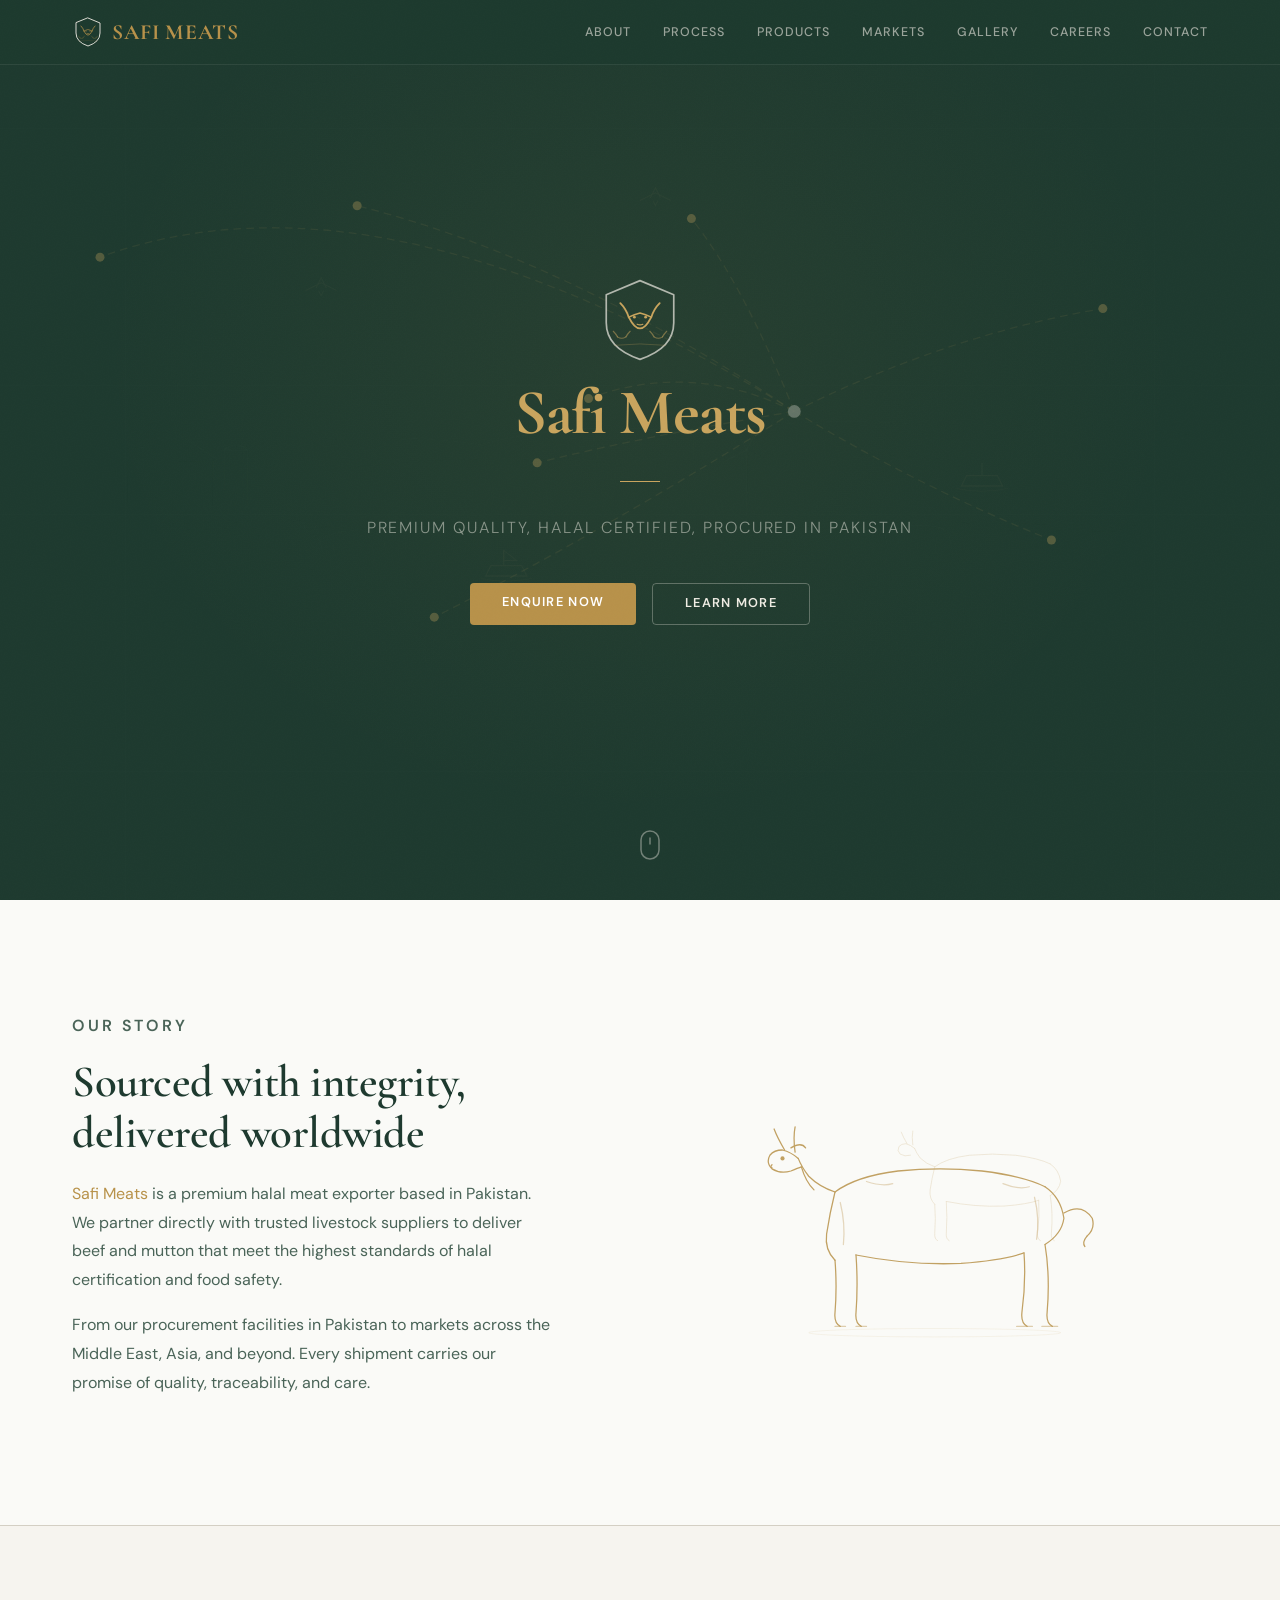
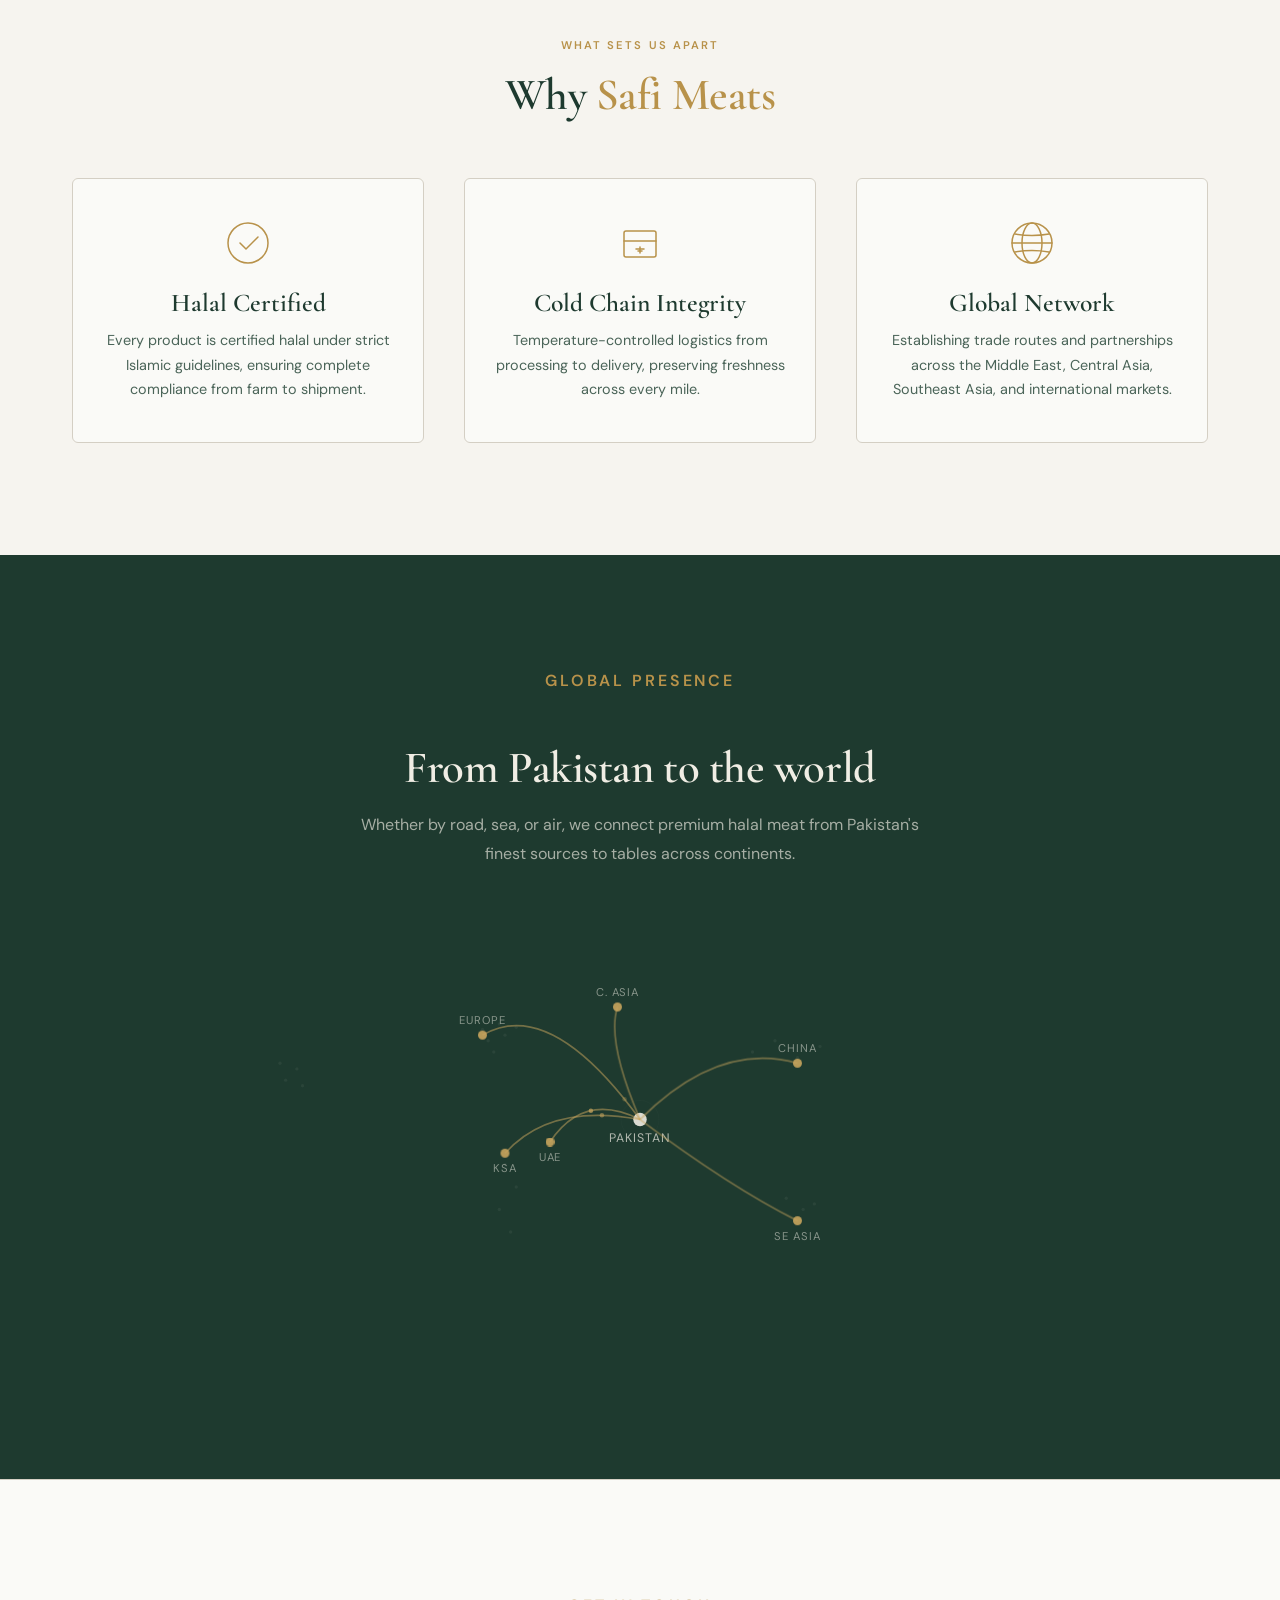
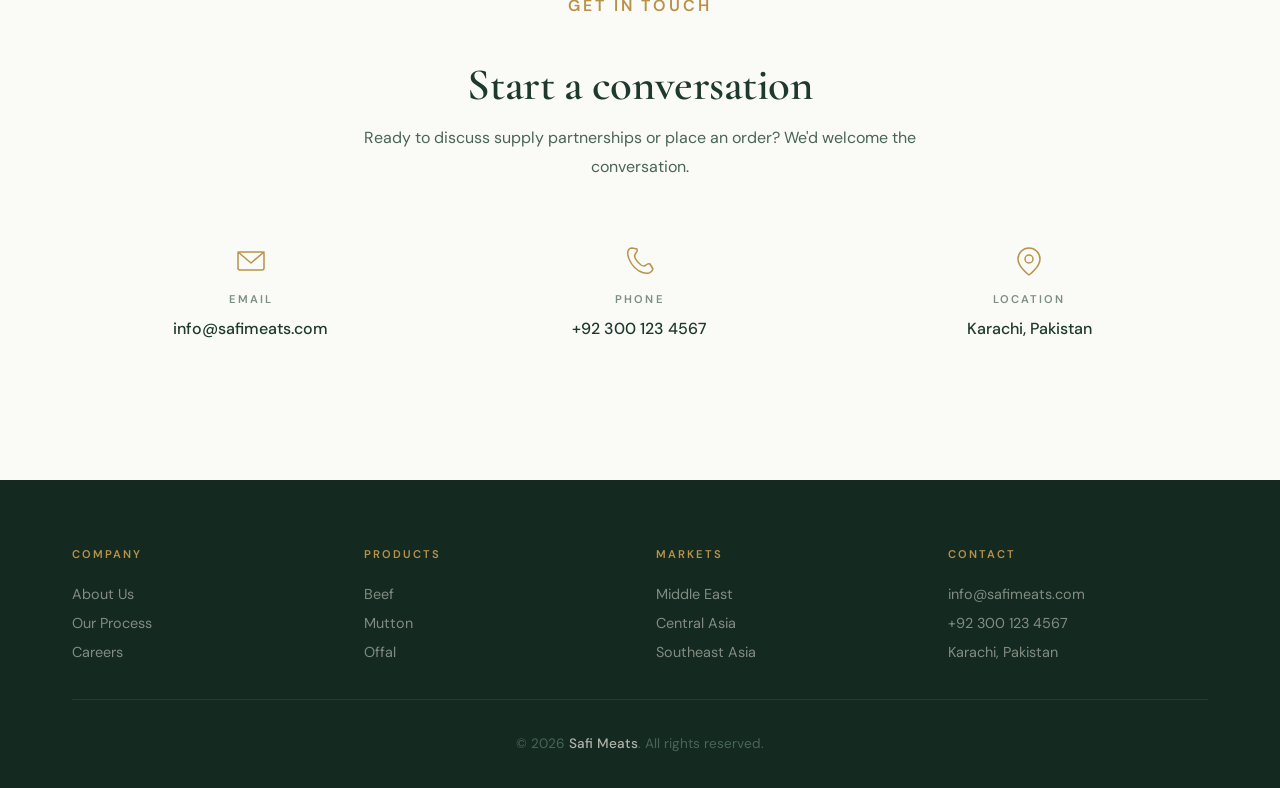
==== commit 143c1ae8: "Scaffold full 8-page site with shared nav, footer, and page-specific CSS Add 7 new HTML pages (about" ====
--- a/index.html
+++ b/index.html
@@ -59,10 +59,13 @@
     </button>
     <nav>
       <div class="nav-links">
-        <a href="#about">About</a>
-        <a href="#pillars">Why Us</a>
-        <a href="#reach">Reach</a>
-        <a href="#contact">Contact</a>
+        <a href="about.html">About</a>
+        <a href="process.html">Process</a>
+        <a href="products.html">Products</a>
+        <a href="markets.html">Markets</a>
+        <a href="gallery.html">Gallery</a>
+        <a href="careers.html">Careers</a>
+        <a href="contact.html">Contact</a>
       </div>
     </nav>
   </div>
@@ -325,8 +328,8 @@
     <div class="hero-divider"></div>
     <p class="hero-tagline">Premium quality, halal certified, procured in Pakistan</p>
     <div class="hero-cta">
-      <a href="#contact" class="btn btn-primary">Enquire Now</a>
-      <a href="#about" class="btn btn-outline">Learn More</a>
+      <a href="contact.html" class="btn btn-primary">Enquire Now</a>
+      <a href="about.html" class="btn btn-outline">Learn More</a>
     </div>
   </div>
 
@@ -614,27 +617,27 @@
     <div class="footer-grid">
       <div class="footer-col">
         <h4>Company</h4>
-        <a href="#about">About Us</a>
-        <a href="#pillars">Why Safi Meats</a>
-        <a href="#reach">Global Reach</a>
+        <a href="about.html">About Us</a>
+        <a href="process.html">Our Process</a>
+        <a href="careers.html">Careers</a>
       </div>
       <div class="footer-col">
         <h4>Products</h4>
-        <p>Beef</p>
-        <p>Mutton</p>
-        <p>Offal</p>
+        <a href="products.html">Beef</a>
+        <a href="products.html">Mutton</a>
+        <a href="products.html">Offal</a>
       </div>
       <div class="footer-col">
         <h4>Markets</h4>
-        <p>Middle East</p>
-        <p>Central Asia</p>
-        <p>Southeast Asia</p>
+        <a href="markets.html">Middle East</a>
+        <a href="markets.html">Central Asia</a>
+        <a href="markets.html">Southeast Asia</a>
       </div>
       <div class="footer-col">
         <h4>Contact</h4>
         <a href="mailto:info@safimeats.com">info@safimeats.com</a>
         <a href="tel:+923001234567">+92 300 123 4567</a>
-        <p>Karachi, Pakistan</p>
+        <a href="contact.html">Karachi, Pakistan</a>
       </div>
     </div>
     <div class="footer-bottom">
--- a/css/components.css
+++ b/css/components.css
@@ -242,6 +242,196 @@
   font-weight: 500;
 }
 
+/* ---- NAV ACTIVE STATE ---- */
+
+nav a.active {
+  color: var(--accent);
+}
+
+/* ---- PAGE HEADER (inner pages) ---- */
+
+.page-header {
+  background: var(--primary);
+  color: var(--cream);
+  padding: var(--space-2xl) 0 var(--space-xl);
+  text-align: center;
+  position: relative;
+  overflow: hidden;
+}
+
+.page-header::before {
+  content: '';
+  position: absolute;
+  inset: 0;
+  background: radial-gradient(ellipse at 50% 80%, rgba(184, 146, 74, 0.05) 0%, transparent 60%);
+  pointer-events: none;
+}
+
+.page-header .label {
+  color: var(--accent);
+  position: relative;
+}
+
+.page-header h1 {
+  color: var(--cream);
+  position: relative;
+  margin-bottom: 1rem;
+}
+
+.page-header .page-subtitle {
+  font-size: 1rem;
+  color: rgba(240, 237, 228, 0.6);
+  max-width: 560px;
+  margin: 0 auto;
+  line-height: 1.8;
+  position: relative;
+}
+
+/* ---- ENQUIRY CTA SECTION (shared dark section) ---- */
+
+.cta-section {
+  background: var(--primary);
+  color: var(--cream);
+  text-align: center;
+  position: relative;
+  overflow: hidden;
+}
+
+.cta-section::before {
+  content: '';
+  position: absolute;
+  inset: 0;
+  background: radial-gradient(ellipse at 50% 50%, rgba(184, 146, 74, 0.04) 0%, transparent 60%);
+  pointer-events: none;
+}
+
+.cta-section .label {
+  color: var(--accent);
+  position: relative;
+}
+
+.cta-section h2 {
+  color: var(--cream);
+  position: relative;
+  margin-bottom: 1rem;
+}
+
+.cta-section p {
+  color: rgba(240, 237, 228, 0.65);
+  max-width: 560px;
+  margin: 0 auto 2.5rem;
+  position: relative;
+}
+
+.cta-section .btn {
+  position: relative;
+}
+
+/* ---- STATS ROW ---- */
+
+.stats-row {
+  display: grid;
+  grid-template-columns: repeat(4, 1fr);
+  gap: var(--space-md);
+  text-align: center;
+}
+
+.stat-item {
+  padding: var(--space-md) var(--space-sm);
+}
+
+.stat-item .stat-number {
+  color: var(--accent);
+  margin-bottom: 0.5rem;
+  display: block;
+}
+
+.stat-item .stat-label {
+  font-family: var(--font-body);
+  font-size: 0.7rem;
+  font-weight: 600;
+  letter-spacing: 0.18em;
+  text-transform: uppercase;
+  color: var(--text-muted);
+}
+
+/* Dark background variant */
+.stats-row--dark .stat-item .stat-number {
+  color: var(--accent-light);
+}
+
+.stats-row--dark .stat-item .stat-label {
+  color: rgba(240, 237, 228, 0.5);
+}
+
+/* ---- TWO-COLUMN LAYOUT ---- */
+
+.two-col {
+  display: grid;
+  grid-template-columns: 1fr 1fr;
+  gap: var(--space-lg);
+  align-items: center;
+}
+
+.two-col--reverse .two-col-media {
+  order: -1;
+}
+
+/* ---- MEDIA PLACEHOLDER ---- */
+
+.media-placeholder {
+  background: var(--cream);
+  border-radius: 6px;
+  aspect-ratio: 4 / 3;
+  display: flex;
+  align-items: center;
+  justify-content: center;
+  border: 1px solid var(--border);
+  overflow: hidden;
+}
+
+.media-placeholder svg {
+  width: 48px;
+  height: 48px;
+  stroke: var(--text-muted);
+  stroke-width: 1;
+  fill: none;
+  opacity: 0.4;
+}
+
+/* Dark variant */
+.media-placeholder--dark {
+  background: rgba(240, 237, 228, 0.06);
+  border-color: rgba(240, 237, 228, 0.08);
+}
+
+/* ---- RESPONSIVE: SHARED LAYOUTS ---- */
+
+@media (max-width: 768px) {
+  .page-header {
+    padding: 8rem 0 var(--space-lg);
+  }
+
+  .stats-row {
+    grid-template-columns: 1fr 1fr;
+  }
+
+  .two-col {
+    grid-template-columns: 1fr;
+    gap: var(--space-md);
+  }
+
+  .two-col--reverse .two-col-media {
+    order: 0;
+  }
+}
+
+@media (max-width: 480px) {
+  .stats-row {
+    grid-template-columns: 1fr;
+  }
+}
+
 /* ---- RESPONSIVE: NAV & FOOTER ---- */
 
 @media (max-width: 768px) {
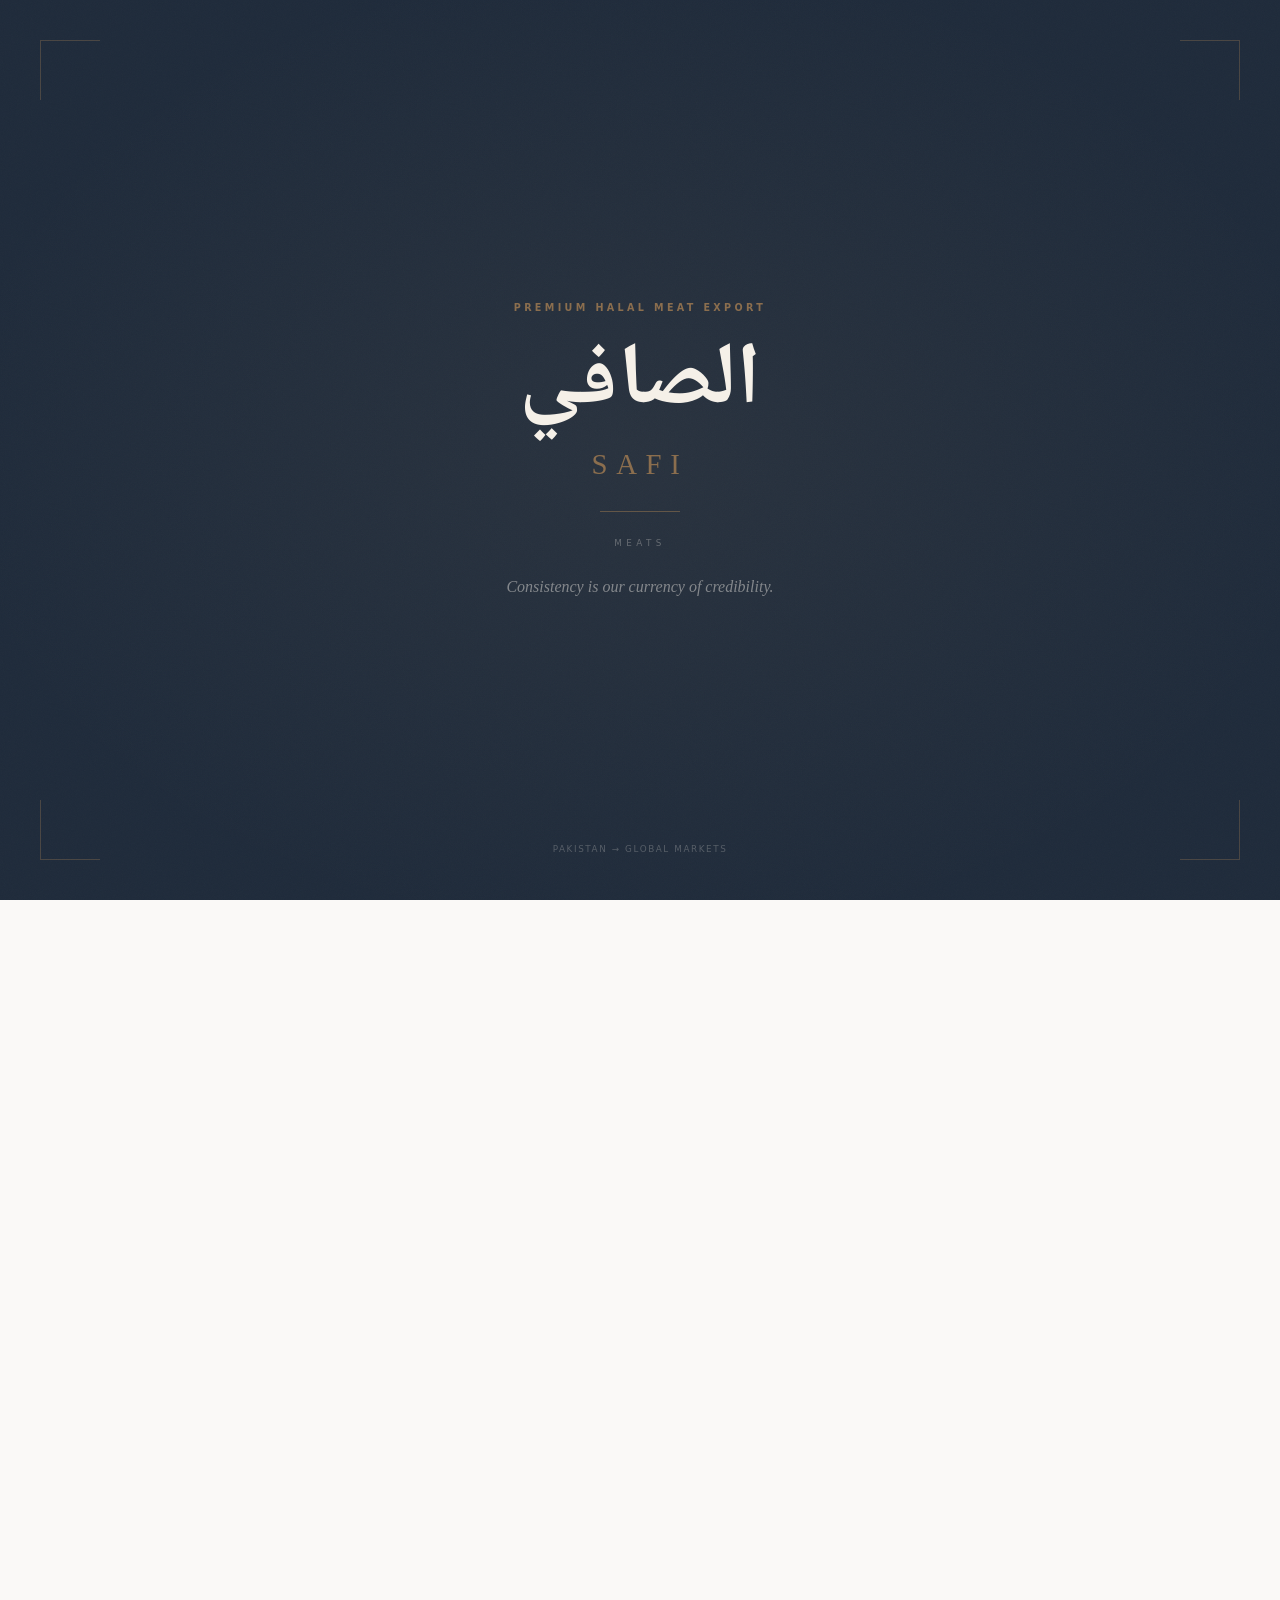
==== commit 23b96592: "Add splash screen to homepage Full-viewport overlay on var(--clr-navy) with radial gold glow, grain " ====
--- a/index.html
+++ b/index.html
@@ -3,20 +3,732 @@
 <head>
 <meta charset="UTF-8">
 <meta name="viewport" content="width=device-width, initial-scale=1.0">
-<title>Safi Meats | Premium Halal Meat Exports</title>
+<title>Safi Meat | Premium Halal Meat Exports</title>
 
 <!-- Google Fonts -->
 <link rel="preconnect" href="https://fonts.googleapis.com">
 <link rel="preconnect" href="https://fonts.gstatic.com" crossorigin>
-<link href="https://fonts.googleapis.com/css2?family=Cormorant+Garamond:ital,wght@0,400;0,500;0,600;0,700;1,400&family=DM+Sans:wght@300;400;500;600;700&family=Noto+Naskh+Arabic:wght@400;600&family=JetBrains+Mono:wght@400;600&display=swap" rel="stylesheet">
-
-<!-- Stylesheets -->
-<link rel="stylesheet" href="css/variables.css">
-<link rel="stylesheet" href="css/base.css">
-<link rel="stylesheet" href="css/components.css">
-<link rel="stylesheet" href="css/home.css">
+<link href="https://fonts.googleapis.com/css2?family=Cormorant+Garamond:ital,wght@0,400;0,500;0,600;0,700;1,400&family=DM+Sans:wght@300;400;500;600;700&family=Noto+Naskh+Arabic:wght@400;600;700&display=swap" rel="stylesheet">
+
+<!-- Splash screen styles -->
+<link rel="stylesheet" href="css/splash.css">
+
+<style>
+  /* ========================================
+     DESIGN TOKENS
+     ======================================== */
+  :root {
+    --clr-bg:       #faf9f7;
+    --clr-surface:  #ffffff;
+    --clr-ink:      #1a1a1a;
+    --clr-ink-soft: #5c5c5c;
+    --clr-accent:   #8b6e4e;
+    --clr-accent-light: #c9a97a;
+    --clr-line:     #e0ddd8;
+    --clr-navy:     #1e2a3a;
+    --clr-cream:    #f5f0e8;
+
+    --ff-sans:  'Segoe UI', system-ui, -apple-system, sans-serif;
+    --ff-serif: Georgia, 'Times New Roman', serif;
+
+    --fs-display: clamp(2.5rem, 6vw, 5rem);
+    --fs-h2:      clamp(1.5rem, 3vw, 2.25rem);
+    --fs-body:    clamp(0.95rem, 1.2vw, 1.1rem);
+    --fs-small:   0.85rem;
+
+    --space-section: clamp(5rem, 10vw, 9rem);
+    --max-w: 1200px;
+  }
+
+  /* ========================================
+     RESET & BASE
+     ======================================== */
+  *, *::before, *::after { box-sizing: border-box; margin: 0; padding: 0; }
+
+  html { scroll-behavior: smooth; }
+
+  body {
+    font-family: var(--ff-sans);
+    background: var(--clr-bg);
+    color: var(--clr-ink);
+    line-height: 1.6;
+    -webkit-font-smoothing: antialiased;
+    overflow-x: hidden;
+  }
+
+  img, svg { display: block; max-width: 100%; }
+  a { color: inherit; text-decoration: none; }
+
+  .brand-name { color: var(--clr-accent); }
+
+  /* ========================================
+     LAYOUT UTILITIES
+     ======================================== */
+  .container {
+    width: 90%;
+    max-width: var(--max-w);
+    margin: 0 auto;
+  }
+
+  .section-pad {
+    padding: var(--space-section) 0;
+  }
+
+  /* ========================================
+     HEADER / NAV
+     ======================================== */
+  header {
+    position: fixed;
+    top: 0; left: 0; right: 0;
+    z-index: 100;
+    background: rgba(250, 249, 247, 0.92);
+    backdrop-filter: blur(12px);
+    -webkit-backdrop-filter: blur(12px);
+    border-bottom: 1px solid var(--clr-line);
+    transition: box-shadow 0.3s;
+  }
+
+  header.scrolled {
+    box-shadow: 0 1px 20px rgba(0,0,0,0.06);
+  }
+
+  .nav-inner {
+    display: flex;
+    align-items: center;
+    justify-content: space-between;
+    height: 64px;
+  }
+
+  .logo {
+    display: flex;
+    align-items: center;
+    gap: 0.5rem;
+  }
+
+  .logo-mark {
+    width: 32px;
+    height: 32px;
+    flex-shrink: 0;
+  }
+
+  .logo-mark svg {
+    width: 100%;
+    height: 100%;
+  }
+
+  .logo-text {
+    font-family: var(--ff-serif);
+    font-size: 1.35rem;
+    font-weight: 700;
+    letter-spacing: 0.04em;
+    color: var(--clr-accent);
+  }
+
+  nav a {
+    font-size: var(--fs-small);
+    font-weight: 500;
+    letter-spacing: 0.06em;
+    text-transform: uppercase;
+    color: var(--clr-ink-soft);
+    transition: color 0.25s;
+  }
+
+  nav a:hover { color: var(--clr-accent); }
+
+  .nav-links { display: flex; align-items: center; gap: 2rem; }
+
+  .menu-toggle {
+    display: none;
+    background: none;
+    border: none;
+    cursor: pointer;
+    padding: 4px;
+  }
+
+  .menu-toggle svg {
+    width: 24px;
+    height: 24px;
+    stroke: var(--clr-ink);
+  }
+
+  /* ========================================
+     HERO
+     ======================================== */
+  .hero {
+    position: relative;
+    min-height: 100vh;
+    display: flex;
+    align-items: center;
+    justify-content: center;
+    overflow: hidden;
+    background: var(--clr-navy);
+    color: #ffffff;
+  }
+
+  .hero-bg {
+    position: absolute;
+    inset: 0;
+    overflow: hidden;
+    opacity: 0.35;
+  }
+
+  /* Farm landscape background */
+  .hero-farm {
+    position: absolute;
+    inset: 0;
+    z-index: 1;
+    display: flex;
+    align-items: center;
+    justify-content: center;
+    pointer-events: none;
+  }
+
+  .hero-farm svg {
+    width: 100%;
+    max-width: 1400px;
+    height: auto;
+    opacity: 0.06;
+  }
+
+  /* Hero logo mark */
+  .hero-logo {
+    width: 90px;
+    height: 90px;
+    margin: 0 auto 0.75rem;
+    opacity: 0;
+    animation: fade-up 1s ease 0.1s forwards;
+  }
+
+  .hero-logo svg {
+    width: 100%;
+    height: 100%;
+  }
+
+  /* Animated route-map SVG */
+  .route-map {
+    position: absolute;
+    inset: 0;
+    width: 100%;
+    height: 100%;
+    transform: translateY(0);
+  }
+
+  /* Hub dots */
+  .hub {
+    fill: var(--clr-accent-light);
+    opacity: 0.9;
+  }
+
+  .hub-glow {
+    fill: var(--clr-accent-light);
+    opacity: 0;
+    animation: pulse-glow 3s ease-in-out infinite;
+  }
+
+  @keyframes pulse-glow {
+    0%, 100% { opacity: 0; r: 6; }
+    50% { opacity: 0.35; r: 18; }
+  }
+
+  /* Route lines */
+  .route-line {
+    fill: none;
+    stroke: var(--clr-accent-light);
+    stroke-width: 1;
+    opacity: 0.25;
+    stroke-dasharray: 6 4;
+  }
+
+  /* Animated particles along routes */
+  .route-particle {
+    fill: var(--clr-accent-light);
+    opacity: 0;
+    r: 2.5;
+  }
+
+  .route-particle.active {
+    animation: particle-move 4s ease-in-out infinite;
+  }
+
+  @keyframes particle-move {
+    0%   { opacity: 0; offset-distance: 0%; }
+    10%  { opacity: 0.9; }
+    85%  { opacity: 0.9; }
+    100% { opacity: 0; offset-distance: 100%; }
+  }
+
+  /* Floating transport icons */
+  .transport-icon {
+    opacity: 0.15;
+    animation: float-drift 20s linear infinite;
+  }
+
+  @keyframes float-drift {
+    0%   { transform: translateX(-60px) translateY(10px); opacity: 0; }
+    10%  { opacity: 0.15; }
+    90%  { opacity: 0.15; }
+    100% { transform: translateX(60px) translateY(-10px); opacity: 0; }
+  }
+
+  /* Background grid */
+  .grid-line {
+    stroke: rgba(255,255,255,0.04);
+    stroke-width: 0.5;
+  }
+
+  /* Hero text */
+  .hero-content {
+    position: relative;
+    z-index: 2;
+    text-align: center;
+    padding: 2rem;
+    max-width: 800px;
+  }
+
+  .hero h1 {
+    font-family: var(--ff-serif);
+    font-size: var(--fs-display);
+    font-weight: 400;
+    line-height: 1.1;
+    letter-spacing: 0.06em;
+    font-variant-ligatures: no-common-ligatures;
+    -webkit-font-feature-settings: "liga" 0;
+    font-feature-settings: "liga" 0;
+    margin-bottom: 0.75rem;
+    opacity: 0;
+    animation: fade-up 1s ease 0.3s forwards;
+  }
+
+  .hero h1 strong {
+    font-weight: 700;
+    color: var(--clr-accent-light);
+  }
+
+  .hero-tagline {
+    font-size: var(--fs-body);
+    font-weight: 300;
+    letter-spacing: 0.12em;
+    text-transform: uppercase;
+    color: rgba(255,255,255,0.6);
+    margin-top: 0.5rem;
+    opacity: 0;
+    animation: fade-up 1s ease 0.6s forwards;
+  }
+
+  .hero-divider {
+    width: 40px;
+    height: 1px;
+    background: var(--clr-accent-light);
+    margin: 2rem auto;
+    opacity: 0;
+    animation: fade-up 1s ease 0.5s forwards;
+  }
+
+  .hero-scroll {
+    position: absolute;
+    bottom: 2.5rem;
+    left: 50%;
+    transform: translateX(-50%);
+    z-index: 2;
+    opacity: 0;
+    animation: fade-up 1s ease 1s forwards;
+  }
+
+  .hero-scroll svg {
+    width: 20px;
+    height: 30px;
+    animation: bob 2s ease-in-out infinite;
+  }
+
+  @keyframes bob {
+    0%, 100% { transform: translateY(0); }
+    50% { transform: translateY(6px); }
+  }
+
+  @keyframes fade-up {
+    from { opacity: 0; transform: translateY(16px); }
+    to   { opacity: 1; transform: translateY(0); }
+  }
+
+  /* ========================================
+     ABOUT
+     ======================================== */
+  .about {
+    background: var(--clr-surface);
+    border-bottom: 1px solid var(--clr-line);
+  }
+
+  .about-grid {
+    display: grid;
+    grid-template-columns: 1fr 1fr;
+    gap: 4rem;
+    align-items: center;
+  }
+
+  .about-text h2 {
+    font-family: var(--ff-serif);
+    font-size: var(--fs-h2);
+    font-weight: 400;
+    margin-bottom: 1.25rem;
+    color: var(--clr-navy);
+  }
+
+  .about-text p {
+    font-size: var(--fs-body);
+    color: var(--clr-ink-soft);
+    max-width: 480px;
+    margin-bottom: 1rem;
+  }
+
+  .about-visual {
+    display: flex;
+    justify-content: center;
+    align-items: center;
+  }
+
+  .cattle-illustration {
+    width: 100%;
+    max-width: 420px;
+    opacity: 0.85;
+  }
+
+  .cattle-illustration path,
+  .cattle-illustration line,
+  .cattle-illustration polyline {
+    stroke: var(--clr-accent);
+    stroke-width: 1.2;
+    fill: none;
+    stroke-linecap: round;
+    stroke-linejoin: round;
+  }
+
+  /* ========================================
+     PILLARS (3-column features)
+     ======================================== */
+  .pillars {
+    background: var(--clr-bg);
+  }
+
+  .pillars-header {
+    text-align: center;
+    margin-bottom: 3.5rem;
+  }
+
+  .pillars-header h2 {
+    font-family: var(--ff-serif);
+    font-size: var(--fs-h2);
+    font-weight: 400;
+    color: var(--clr-navy);
+  }
+
+  .pillars-grid {
+    display: grid;
+    grid-template-columns: repeat(3, 1fr);
+    gap: 2.5rem;
+  }
+
+  .pillar {
+    text-align: center;
+    padding: 2.5rem 1.5rem;
+    border: 1px solid var(--clr-line);
+    border-radius: 4px;
+    background: var(--clr-surface);
+    transition: box-shadow 0.3s, transform 0.3s;
+  }
+
+  .pillar:hover {
+    box-shadow: 0 8px 30px rgba(0,0,0,0.06);
+    transform: translateY(-2px);
+  }
+
+  .pillar-icon {
+    width: 48px;
+    height: 48px;
+    margin: 0 auto 1.25rem;
+  }
+
+  .pillar-icon svg {
+    width: 100%;
+    height: 100%;
+    stroke: var(--clr-accent);
+    stroke-width: 1.5;
+    fill: none;
+  }
+
+  .pillar h3 {
+    font-size: 1rem;
+    font-weight: 600;
+    letter-spacing: 0.04em;
+    margin-bottom: 0.6rem;
+    color: var(--clr-navy);
+  }
+
+  .pillar p {
+    font-size: var(--fs-small);
+    color: var(--clr-ink-soft);
+    line-height: 1.65;
+  }
+
+  /* ========================================
+     GLOBAL REACH SECTION
+     ======================================== */
+  .reach {
+    background: var(--clr-navy);
+    color: #fff;
+    text-align: center;
+    overflow: hidden;
+    position: relative;
+  }
+
+  .reach h2 {
+    font-family: var(--ff-serif);
+    font-size: var(--fs-h2);
+    font-weight: 400;
+    margin-bottom: 1rem;
+  }
+
+  .reach p {
+    color: rgba(255,255,255,0.55);
+    font-size: var(--fs-body);
+    max-width: 560px;
+    margin: 0 auto 3rem;
+  }
+
+  .reach-map {
+    position: relative;
+    max-width: 900px;
+    margin: 0 auto;
+  }
+
+  .reach-map svg {
+    width: 100%;
+    height: auto;
+  }
+
+  /* Animated arc paths */
+  .arc-path {
+    fill: none;
+    stroke: var(--clr-accent-light);
+    stroke-width: 1.5;
+    stroke-dasharray: 300;
+    stroke-dashoffset: 300;
+    animation: draw-arc 3s ease forwards;
+    opacity: 0.5;
+  }
+
+  .arc-path:nth-child(2) { animation-delay: 0.5s; }
+  .arc-path:nth-child(3) { animation-delay: 1s; }
+  .arc-path:nth-child(4) { animation-delay: 1.5s; }
+  .arc-path:nth-child(5) { animation-delay: 2s; }
+
+  @keyframes draw-arc {
+    to { stroke-dashoffset: 0; }
+  }
+
+  .dest-dot {
+    fill: var(--clr-accent-light);
+    opacity: 0;
+    animation: dot-appear 0.5s ease forwards;
+  }
+
+  .dest-dot:nth-child(7)  { animation-delay: 2s; }
+  .dest-dot:nth-child(8)  { animation-delay: 2.3s; }
+  .dest-dot:nth-child(9)  { animation-delay: 2.5s; }
+  .dest-dot:nth-child(10) { animation-delay: 2.7s; }
+  .dest-dot:nth-child(11) { animation-delay: 2.9s; }
+
+  @keyframes dot-appear {
+    to { opacity: 0.9; }
+  }
+
+  .origin-dot {
+    fill: #fff;
+  }
+
+  .dest-label {
+    fill: rgba(255,255,255,0.5);
+    font-size: 10px;
+    font-family: var(--ff-sans);
+    letter-spacing: 0.08em;
+  }
+
+  /* ========================================
+     CONTACT
+     ======================================== */
+  .contact {
+    background: var(--clr-surface);
+    border-top: 1px solid var(--clr-line);
+  }
+
+  .contact-inner {
+    text-align: center;
+    max-width: 600px;
+    margin: 0 auto;
+  }
+
+  .contact h2 {
+    font-family: var(--ff-serif);
+    font-size: var(--fs-h2);
+    font-weight: 400;
+    color: var(--clr-navy);
+    margin-bottom: 0.75rem;
+  }
+
+  .contact p {
+    color: var(--clr-ink-soft);
+    font-size: var(--fs-body);
+    margin-bottom: 2.5rem;
+  }
+
+  /*
+   * ==========================================
+   *  CONTACT DETAILS — EASY TO UPDATE
+   *  Change the email, phone, and address
+   *  in the HTML below this style block.
+   * ==========================================
+   */
+
+  .contact-grid {
+    display: grid;
+    grid-template-columns: repeat(auto-fit, minmax(180px, 1fr));
+    gap: 2rem;
+    text-align: center;
+  }
+
+  .contact-item {
+    padding: 1.5rem;
+  }
+
+  .contact-item-icon {
+    width: 32px;
+    height: 32px;
+    margin: 0 auto 0.75rem;
+  }
+
+  .contact-item-icon svg {
+    width: 100%;
+    height: 100%;
+    stroke: var(--clr-accent);
+    stroke-width: 1.5;
+    fill: none;
+  }
+
+  .contact-item h4 {
+    font-size: var(--fs-small);
+    text-transform: uppercase;
+    letter-spacing: 0.08em;
+    color: var(--clr-ink-soft);
+    margin-bottom: 0.35rem;
+    font-weight: 500;
+  }
+
+  .contact-item a,
+  .contact-item span {
+    font-size: var(--fs-body);
+    color: var(--clr-navy);
+    font-weight: 500;
+    transition: color 0.25s;
+  }
+
+  .contact-item a:hover {
+    color: var(--clr-accent);
+  }
+
+  /* ========================================
+     FOOTER
+     ======================================== */
+  footer {
+    background: var(--clr-navy);
+    color: rgba(255,255,255,0.4);
+    text-align: center;
+    padding: 2rem 0;
+    font-size: var(--fs-small);
+  }
+
+  footer strong {
+    color: rgba(255,255,255,0.7);
+    font-weight: 500;
+  }
+
+  /* ========================================
+     ANIMATIONS — SCROLL REVEAL
+     ======================================== */
+  .reveal {
+    opacity: 0;
+    transform: translateY(24px);
+    transition: opacity 0.7s ease, transform 0.7s ease;
+  }
+
+  .reveal.visible {
+    opacity: 1;
+    transform: translateY(0);
+  }
+
+  /* ========================================
+     RESPONSIVE
+     ======================================== */
+  @media (max-width: 768px) {
+    .nav-links { display: none; }
+    .nav-links.open {
+      display: flex;
+      flex-direction: column;
+      position: absolute;
+      top: 64px; left: 0; right: 0;
+      background: rgba(250,249,247,0.97);
+      backdrop-filter: blur(12px);
+      padding: 1.5rem 0;
+      border-bottom: 1px solid var(--clr-line);
+    }
+    .nav-links.open a {
+      margin: 0;
+      padding: 0.75rem 2rem;
+    }
+    .menu-toggle { display: block; }
+    .about-grid {
+      grid-template-columns: 1fr;
+      gap: 2.5rem;
+    }
+    .about-visual { order: -1; }
+    .cattle-illustration { max-width: 280px; }
+    .pillars-grid {
+      grid-template-columns: 1fr;
+      gap: 1.5rem;
+    }
+  }
+
+  @media (max-width: 480px) {
+    .hero h1 { font-size: 2.2rem; }
+    .contact-grid { grid-template-columns: 1fr; }
+  }
+</style>
 </head>
 <body>
+
+<!-- ========================================
+     SPLASH SCREEN
+     ======================================== -->
+<div class="splash" id="splash">
+  <div class="splash-corner corner-tl"></div>
+  <div class="splash-corner corner-tr"></div>
+  <div class="splash-corner corner-bl"></div>
+  <div class="splash-corner corner-br"></div>
+  <div class="splash-content">
+    <div class="splash-topline">Premium Halal Meat Export</div>
+    <div class="splash-arabic">الصافي</div>
+    <div class="splash-english">SAFI</div>
+    <div class="splash-divider"></div>
+    <div class="splash-sub">Meats</div>
+    <div class="splash-slogan">Consistency is our currency of credibility.</div>
+  </div>
+  <div class="splash-position">
+    <span>Pakistan &rarr; Global Markets</span>
+  </div>
+</div>
+
+<!-- ========================================
+     PAGE CONTENT (hidden until splash dismisses)
+     ======================================== -->
+<div id="page-content" class="page-content">
 
 <!-- ========================================
      HEADER
@@ -27,47 +739,42 @@
       <div class="logo-mark">
         <svg viewBox="0 0 64 64" xmlns="http://www.w3.org/2000/svg" fill="none" stroke-linecap="round" stroke-linejoin="round">
           <!-- Shield outline -->
-          <path d="M 32 4 L 56 14 L 56 34 Q 56 52 32 60 Q 8 52 8 34 L 8 14 Z" stroke="#F0EDE4" stroke-width="1.8" fill="none"/>
+          <path d="M 32 4 L 56 14 L 56 34 Q 56 52 32 60 Q 8 52 8 34 L 8 14 Z" stroke="#1e2a3a" stroke-width="1.8" fill="none"/>
           <!-- Bull head (center) -->
-          <path d="M 24 30 Q 22 24 18 20" stroke="#B8924A" stroke-width="1.5"/>
-          <path d="M 40 30 Q 42 24 46 20" stroke="#B8924A" stroke-width="1.5"/>
-          <path d="M 24 30 Q 26 34 28 36 Q 30 38 32 38 Q 34 38 36 36 Q 38 34 40 30" stroke="#B8924A" stroke-width="1.5"/>
-          <path d="M 24 30 Q 28 28 32 27 Q 36 28 40 30" stroke="#B8924A" stroke-width="1.2"/>
-          <circle cx="28" cy="30" r="1" fill="#B8924A"/>
-          <circle cx="36" cy="30" r="1" fill="#B8924A"/>
-          <path d="M 30 35 Q 32 36 34 35" stroke="#B8924A" stroke-width="1"/>
+          <path d="M 24 30 Q 22 24 18 20" stroke="#8b6e4e" stroke-width="1.5"/>
+          <path d="M 40 30 Q 42 24 46 20" stroke="#8b6e4e" stroke-width="1.5"/>
+          <path d="M 24 30 Q 26 34 28 36 Q 30 38 32 38 Q 34 38 36 36 Q 38 34 40 30" stroke="#8b6e4e" stroke-width="1.5"/>
+          <path d="M 24 30 Q 28 28 32 27 Q 36 28 40 30" stroke="#8b6e4e" stroke-width="1.2"/>
+          <circle cx="28" cy="30" r="1" fill="#8b6e4e"/>
+          <circle cx="36" cy="30" r="1" fill="#8b6e4e"/>
+          <path d="M 30 35 Q 32 36 34 35" stroke="#8b6e4e" stroke-width="1"/>
           <!-- Smaller bull left -->
-          <path d="M 16 44 Q 15 42 13 40" stroke="#B8924A" stroke-width="1" opacity="0.5"/>
-          <path d="M 22 44 Q 23 42 25 40" stroke="#B8924A" stroke-width="1" opacity="0.5"/>
-          <path d="M 16 44 Q 19 46 22 44" stroke="#B8924A" stroke-width="1" opacity="0.5"/>
+          <path d="M 16 44 Q 15 42 13 40" stroke="#8b6e4e" stroke-width="1" opacity="0.5"/>
+          <path d="M 22 44 Q 23 42 25 40" stroke="#8b6e4e" stroke-width="1" opacity="0.5"/>
+          <path d="M 16 44 Q 19 46 22 44" stroke="#8b6e4e" stroke-width="1" opacity="0.5"/>
           <!-- Smaller bull right -->
-          <path d="M 42 44 Q 41 42 39 40" stroke="#B8924A" stroke-width="1" opacity="0.5"/>
-          <path d="M 48 44 Q 49 42 51 40" stroke="#B8924A" stroke-width="1" opacity="0.5"/>
-          <path d="M 42 44 Q 45 46 48 44" stroke="#B8924A" stroke-width="1" opacity="0.5"/>
+          <path d="M 42 44 Q 41 42 39 40" stroke="#8b6e4e" stroke-width="1" opacity="0.5"/>
+          <path d="M 48 44 Q 49 42 51 40" stroke="#8b6e4e" stroke-width="1" opacity="0.5"/>
+          <path d="M 42 44 Q 45 46 48 44" stroke="#8b6e4e" stroke-width="1" opacity="0.5"/>
           <!-- Ground line -->
-          <path d="M 14 50 Q 32 48 50 50" stroke="#B8924A" stroke-width="0.8" opacity="0.3"/>
+          <path d="M 14 50 Q 32 48 50 50" stroke="#8b6e4e" stroke-width="0.8" opacity="0.3"/>
         </svg>
       </div>
-      <div class="logo-text">SAFI MEATS</div>
+      <div class="logo-text">SAFI MEAT</div>
     </div>
-    <button class="menu-toggle" aria-label="Menu">
+    <button class="menu-toggle" aria-label="Menu" onclick="document.querySelector('.nav-links').classList.toggle('open')">
       <svg viewBox="0 0 24 24" fill="none" stroke-width="2" stroke-linecap="round">
         <line x1="3" y1="6" x2="21" y2="6"/>
         <line x1="3" y1="12" x2="21" y2="12"/>
         <line x1="3" y1="18" x2="21" y2="18"/>
       </svg>
     </button>
-    <nav>
-      <div class="nav-links">
-        <a href="about.html">About</a>
-        <a href="process.html">Process</a>
-        <a href="products.html">Products</a>
-        <a href="markets.html">Markets</a>
-        <a href="gallery.html">Gallery</a>
-        <a href="careers.html">Careers</a>
-        <a href="contact.html">Contact</a>
-      </div>
-    </nav>
+    <div class="nav-links">
+      <a href="#about">About</a>
+      <a href="#pillars">Why Us</a>
+      <a href="#reach">Reach</a>
+      <a href="#contact">Contact</a>
+    </div>
   </div>
 </header>
 
@@ -93,13 +800,21 @@
       </g>
 
       <!-- Route paths from Pakistan (origin ~720,320) outward -->
+      <!-- To UAE/Dubai -->
       <path class="route-line" d="M 720 320 Q 640 280 560 310" id="route1"/>
+      <!-- To Saudi Arabia -->
       <path class="route-line" d="M 720 320 Q 600 340 520 360" id="route2"/>
+      <!-- To China / East Asia -->
       <path class="route-line" d="M 720 320 Q 840 260 960 240" id="route3"/>
+      <!-- To Southeast Asia -->
       <path class="route-line" d="M 720 320 Q 820 380 920 420" id="route4"/>
+      <!-- To Central Asia -->
       <path class="route-line" d="M 720 320 Q 680 220 640 170" id="route5"/>
+      <!-- To Africa -->
       <path class="route-line" d="M 720 320 Q 560 420 440 480" id="route6"/>
+      <!-- To Europe -->
       <path class="route-line" d="M 720 320 Q 540 200 380 160" id="route7"/>
+      <!-- To North America (far) -->
       <path class="route-line" d="M 720 320 Q 400 120 180 200" id="route8"/>
 
       <!-- Animated particles along each route -->
@@ -119,31 +834,39 @@
       <circle class="route-particle active" r="2" style="offset-path: path('M 720 320 Q 540 200 380 160'); animation-delay: 3.2s;"/>
 
       <!-- Destination hubs -->
+      <!-- UAE -->
       <circle class="hub-glow" cx="560" cy="310" r="6" style="animation-delay: 0.2s;"/>
       <circle class="hub" cx="560" cy="310" r="3.5"/>
+      <!-- Saudi -->
       <circle class="hub-glow" cx="520" cy="360" r="6" style="animation-delay: 0.8s;"/>
       <circle class="hub" cx="520" cy="360" r="3.5"/>
+      <!-- East Asia -->
       <circle class="hub-glow" cx="960" cy="240" r="6" style="animation-delay: 1.4s;"/>
       <circle class="hub" cx="960" cy="240" r="3.5"/>
+      <!-- SE Asia -->
       <circle class="hub-glow" cx="920" cy="420" r="6" style="animation-delay: 0.5s;"/>
       <circle class="hub" cx="920" cy="420" r="3.5"/>
+      <!-- Central Asia -->
       <circle class="hub-glow" cx="640" cy="170" r="6" style="animation-delay: 1.0s;"/>
       <circle class="hub" cx="640" cy="170" r="3.5"/>
+      <!-- Africa -->
       <circle class="hub-glow" cx="440" cy="480" r="6" style="animation-delay: 1.6s;"/>
       <circle class="hub" cx="440" cy="480" r="3.5"/>
+      <!-- Europe -->
       <circle class="hub-glow" cx="380" cy="160" r="6" style="animation-delay: 2.0s;"/>
       <circle class="hub" cx="380" cy="160" r="3.5"/>
+      <!-- North America -->
       <circle class="hub-glow" cx="180" cy="200" r="6" style="animation-delay: 2.4s;"/>
       <circle class="hub" cx="180" cy="200" r="3.5"/>
 
-      <!-- Origin hub — Pakistan -->
+      <!-- Origin hub — Pakistan (larger, brighter) -->
       <circle cx="720" cy="320" r="20" fill="rgba(201,169,122,0.08)">
         <animate attributeName="r" values="16;24;16" dur="4s" repeatCount="indefinite"/>
         <animate attributeName="opacity" values="0.15;0.05;0.15" dur="4s" repeatCount="indefinite"/>
       </circle>
-      <circle cx="720" cy="320" r="5" fill="#F0EDE4" opacity="0.9"/>
-
-      <!-- Minimalist ship icon -->
+      <circle cx="720" cy="320" r="5" fill="#fff" opacity="0.9"/>
+
+      <!-- Minimalist ship icon (floating) -->
       <g class="transport-icon" transform="translate(480, 440)" style="animation-delay: 0s;">
         <path d="M 0 8 L 4 0 L 28 0 L 32 8 Z" stroke="rgba(201,169,122,0.8)" stroke-width="1" fill="none"/>
         <line x1="14" y1="0" x2="14" y2="-12" stroke="rgba(201,169,122,0.8)" stroke-width="1"/>
@@ -151,7 +874,7 @@
         <path d="M -4 10 Q 16 14 36 10" stroke="rgba(201,169,122,0.5)" stroke-width="0.8" fill="none"/>
       </g>
 
-      <!-- Minimalist plane icon -->
+      <!-- Minimalist plane icon (floating) -->
       <g class="transport-icon" transform="translate(340, 220)" style="animation-delay: 5s;">
         <path d="M 0 6 L 12 0 L 24 6 M 8 4 L 12 -4 L 16 4 M 10 6 L 12 10 L 14 6" stroke="rgba(201,169,122,0.8)" stroke-width="0.8" fill="none"/>
       </g>
@@ -172,7 +895,8 @@
 
   <!-- Farm landscape line drawing background -->
   <div class="hero-farm">
-    <svg viewBox="0 0 1200 600" xmlns="http://www.w3.org/2000/svg" fill="none" stroke="rgba(240,237,228,0.8)" stroke-linecap="round" stroke-linejoin="round">
+    <svg viewBox="0 0 1200 600" xmlns="http://www.w3.org/2000/svg" fill="none" stroke="rgba(255,255,255,0.8)" stroke-linecap="round" stroke-linejoin="round">
+      <!-- Radial fade mask -->
       <defs>
         <radialGradient id="farm-fade" cx="50%" cy="45%" r="55%">
           <stop offset="0%" stop-color="white" stop-opacity="1"/>
@@ -185,22 +909,28 @@
       </defs>
 
       <g mask="url(#farm-mask)">
-        <!-- Distant hills -->
+        <!-- Distant hills / horizon -->
         <path d="M 0 320 Q 100 290 200 300 Q 350 280 450 295 Q 550 270 650 285 Q 780 265 900 280 Q 1000 270 1100 285 L 1200 290" stroke-width="0.8" opacity="0.4"/>
         <path d="M 0 340 Q 150 310 300 320 Q 450 300 600 315 Q 750 295 900 310 Q 1050 300 1200 310" stroke-width="0.6" opacity="0.25"/>
 
-        <!-- Barn / farmhouse -->
+        <!-- Barn / farmhouse (left side, subtle) -->
         <g stroke-width="1" opacity="0.5">
+          <!-- Barn body -->
           <rect x="120" y="310" width="80" height="55" rx="1"/>
+          <!-- Barn roof -->
           <path d="M 115 310 L 160 280 L 205 310"/>
+          <!-- Barn door -->
           <path d="M 148 365 L 148 340 Q 160 335 172 340 L 172 365"/>
+          <!-- Silo -->
           <rect x="210" y="300" width="22" height="65"/>
           <path d="M 210 300 Q 221 290 232 300"/>
+          <!-- Barn window -->
           <rect x="130" y="325" width="10" height="8" rx="1" opacity="0.6"/>
         </g>
 
-        <!-- Fence line (left) -->
+        <!-- Fence line running across (left to right) -->
         <g stroke-width="0.7" opacity="0.35">
+          <!-- Posts -->
           <line x1="60" y1="370" x2="60" y2="385"/>
           <line x1="110" y1="368" x2="110" y2="383"/>
           <line x1="160" y1="367" x2="160" y2="382"/>
@@ -208,11 +938,12 @@
           <line x1="320" y1="364" x2="320" y2="379"/>
           <line x1="380" y1="363" x2="380" y2="378"/>
           <line x1="440" y1="362" x2="440" y2="377"/>
+          <!-- Rails -->
           <path d="M 40 373 Q 250 365 460 365"/>
           <path d="M 40 379 Q 250 371 460 371"/>
         </g>
 
-        <!-- Fence line (right) -->
+        <!-- Right side fence -->
         <g stroke-width="0.7" opacity="0.35">
           <line x1="760" y1="363" x2="760" y2="378"/>
           <line x1="820" y1="364" x2="820" y2="379"/>
@@ -225,7 +956,8 @@
           <path d="M 740 372 Q 940 375 1140 378"/>
         </g>
 
-        <!-- Cattle silhouettes -->
+        <!-- Cattle silhouettes (grazing, left field) -->
+        <!-- Bull 1 (larger, foreground left) -->
         <g stroke-width="0.9" opacity="0.45">
           <path d="M 300 385 Q 310 378 325 376 Q 340 375 352 378 Q 358 381 360 386"/>
           <path d="M 300 385 L 302 395"/>
@@ -237,6 +969,7 @@
           <path d="M 294 376 Q 295 372 297 370"/>
         </g>
 
+        <!-- Bull 2 (mid distance) -->
         <g stroke-width="0.7" opacity="0.3">
           <path d="M 420 375 Q 428 370 438 369 Q 448 369 455 372 Q 458 374 459 377"/>
           <path d="M 420 377 L 421 383"/>
@@ -246,6 +979,7 @@
           <path d="M 420 375 Q 417 373 415 370"/>
         </g>
 
+        <!-- Bull 3 (right field, grazing) -->
         <g stroke-width="0.9" opacity="0.45">
           <path d="M 830 380 Q 840 373 855 371 Q 870 370 882 373 Q 888 376 890 381"/>
           <path d="M 830 381 L 832 391"/>
@@ -257,6 +991,7 @@
           <path d="M 825 371 Q 826 367 828 365"/>
         </g>
 
+        <!-- Bull 4 (distant right) -->
         <g stroke-width="0.6" opacity="0.25">
           <path d="M 970 370 Q 976 366 984 365 Q 992 365 997 367 Q 999 369 1000 372"/>
           <path d="M 970 372 L 971 377"/>
@@ -264,6 +999,7 @@
           <path d="M 970 370 Q 968 368 966 366"/>
         </g>
 
+        <!-- Bull 5 (distant left) -->
         <g stroke-width="0.6" opacity="0.25">
           <path d="M 500 368 Q 506 364 514 363 Q 522 363 527 365 Q 529 367 530 370"/>
           <path d="M 500 370 L 501 375"/>
@@ -271,7 +1007,7 @@
           <path d="M 500 368 Q 498 366 496 364"/>
         </g>
 
-        <!-- Ground texture -->
+        <!-- Ground texture lines -->
         <g stroke-width="0.4" opacity="0.15">
           <path d="M 0 400 Q 200 395 400 398 Q 600 394 800 397 Q 1000 393 1200 396"/>
           <path d="M 0 430 Q 300 422 600 425 Q 900 420 1200 424"/>
@@ -280,22 +1016,26 @@
           <path d="M 700 405 Q 800 402 900 404" opacity="0.5"/>
         </g>
 
-        <!-- Trees -->
+        <!-- Scattered trees (distant, minimal) -->
         <g stroke-width="0.7" opacity="0.3">
+          <!-- Tree 1 -->
           <line x1="560" y1="310" x2="560" y2="295"/>
           <path d="M 550 298 Q 560 285 570 298"/>
+          <!-- Tree 2 -->
           <line x1="650" y1="305" x2="650" y2="290"/>
           <path d="M 642 293 Q 650 280 658 293"/>
+          <!-- Tree cluster right -->
           <line x1="1040" y1="300" x2="1040" y2="285"/>
           <path d="M 1032 288 Q 1040 275 1048 288"/>
           <line x1="1055" y1="303" x2="1055" y2="290"/>
           <path d="M 1048 293 Q 1055 282 1062 293"/>
         </g>
 
-        <!-- Windmill -->
+        <!-- Windmill (right side, elegant) -->
         <g stroke-width="0.8" opacity="0.4">
           <line x1="700" y1="360" x2="700" y2="300"/>
           <path d="M 700 300 L 690 280 L 700 300 L 710 280 L 700 300 L 680 310 L 700 300 L 720 310"/>
+          <!-- Base braces -->
           <line x1="695" y1="360" x2="705" y2="360"/>
           <line x1="697" y1="340" x2="703" y2="340"/>
         </g>
@@ -307,34 +1047,33 @@
     <!-- Hero logo mark -->
     <div class="hero-logo">
       <svg viewBox="0 0 64 64" xmlns="http://www.w3.org/2000/svg" fill="none" stroke-linecap="round" stroke-linejoin="round">
-        <path d="M 32 4 L 56 14 L 56 34 Q 56 52 32 60 Q 8 52 8 34 L 8 14 Z" stroke="rgba(240,237,228,0.7)" stroke-width="1.2" fill="none"/>
-        <path d="M 24 30 Q 22 24 18 20" stroke="#C9A55E" stroke-width="1.3"/>
-        <path d="M 40 30 Q 42 24 46 20" stroke="#C9A55E" stroke-width="1.3"/>
-        <path d="M 24 30 Q 26 34 28 36 Q 30 38 32 38 Q 34 38 36 36 Q 38 34 40 30" stroke="#C9A55E" stroke-width="1.3"/>
-        <path d="M 24 30 Q 28 28 32 27 Q 36 28 40 30" stroke="#C9A55E" stroke-width="1"/>
-        <circle cx="28" cy="30" r="1" fill="#C9A55E"/>
-        <circle cx="36" cy="30" r="1" fill="#C9A55E"/>
-        <path d="M 30 35 Q 32 36 34 35" stroke="#C9A55E" stroke-width="0.8"/>
-        <path d="M 16 44 Q 15 42 13 40" stroke="#C9A55E" stroke-width="0.8" opacity="0.5"/>
-        <path d="M 22 44 Q 23 42 25 40" stroke="#C9A55E" stroke-width="0.8" opacity="0.5"/>
-        <path d="M 16 44 Q 19 46 22 44" stroke="#C9A55E" stroke-width="0.8" opacity="0.5"/>
-        <path d="M 42 44 Q 41 42 39 40" stroke="#C9A55E" stroke-width="0.8" opacity="0.5"/>
-        <path d="M 48 44 Q 49 42 51 40" stroke="#C9A55E" stroke-width="0.8" opacity="0.5"/>
-        <path d="M 42 44 Q 45 46 48 44" stroke="#C9A55E" stroke-width="0.8" opacity="0.5"/>
-        <path d="M 14 50 Q 32 48 50 50" stroke="#C9A55E" stroke-width="0.6" opacity="0.3"/>
+        <!-- Shield -->
+        <path d="M 32 4 L 56 14 L 56 34 Q 56 52 32 60 Q 8 52 8 34 L 8 14 Z" stroke="rgba(255,255,255,0.7)" stroke-width="1.2" fill="none"/>
+        <!-- Bull head (center) -->
+        <path d="M 24 30 Q 22 24 18 20" stroke="var(--clr-accent-light)" stroke-width="1.3"/>
+        <path d="M 40 30 Q 42 24 46 20" stroke="var(--clr-accent-light)" stroke-width="1.3"/>
+        <path d="M 24 30 Q 26 34 28 36 Q 30 38 32 38 Q 34 38 36 36 Q 38 34 40 30" stroke="var(--clr-accent-light)" stroke-width="1.3"/>
+        <path d="M 24 30 Q 28 28 32 27 Q 36 28 40 30" stroke="var(--clr-accent-light)" stroke-width="1"/>
+        <circle cx="28" cy="30" r="1" fill="var(--clr-accent-light)"/>
+        <circle cx="36" cy="30" r="1" fill="var(--clr-accent-light)"/>
+        <path d="M 30 35 Q 32 36 34 35" stroke="var(--clr-accent-light)" stroke-width="0.8"/>
+        <!-- Smaller bulls flanking -->
+        <path d="M 16 44 Q 15 42 13 40" stroke="var(--clr-accent-light)" stroke-width="0.8" opacity="0.5"/>
+        <path d="M 22 44 Q 23 42 25 40" stroke="var(--clr-accent-light)" stroke-width="0.8" opacity="0.5"/>
+        <path d="M 16 44 Q 19 46 22 44" stroke="var(--clr-accent-light)" stroke-width="0.8" opacity="0.5"/>
+        <path d="M 42 44 Q 41 42 39 40" stroke="var(--clr-accent-light)" stroke-width="0.8" opacity="0.5"/>
+        <path d="M 48 44 Q 49 42 51 40" stroke="var(--clr-accent-light)" stroke-width="0.8" opacity="0.5"/>
+        <path d="M 42 44 Q 45 46 48 44" stroke="var(--clr-accent-light)" stroke-width="0.8" opacity="0.5"/>
+        <!-- Ground -->
+        <path d="M 14 50 Q 32 48 50 50" stroke="var(--clr-accent-light)" stroke-width="0.6" opacity="0.3"/>
       </svg>
     </div>
-    <h1><strong>Safi Meats</strong></h1>
-    <div class="hero-divider"></div>
+    <h1><strong>Safi Meat</strong></h1>
     <p class="hero-tagline">Premium quality, halal certified, procured in Pakistan</p>
-    <div class="hero-cta">
-      <a href="contact.html" class="btn btn-primary">Enquire Now</a>
-      <a href="about.html" class="btn btn-outline">Learn More</a>
-    </div>
   </div>
 
   <div class="hero-scroll">
-    <svg viewBox="0 0 20 30" fill="none" stroke="rgba(240,237,228,0.4)" stroke-width="1.5" stroke-linecap="round">
+    <svg viewBox="0 0 20 30" fill="none" stroke="rgba(255,255,255,0.4)" stroke-width="1.5" stroke-linecap="round">
       <rect x="1" y="1" width="18" height="28" rx="9"/>
       <line x1="10" y1="8" x2="10" y2="14"/>
     </svg>
@@ -348,44 +1087,72 @@
   <div class="container">
     <div class="about-grid">
       <div class="about-text reveal">
-        <p class="label about-label">Our Story</p>
         <h2>Sourced with integrity,<br>delivered worldwide</h2>
         <p>
-          <span class="brand-name">Safi Meats</span> is a premium halal meat exporter based in Pakistan. We partner directly with trusted livestock suppliers to deliver beef and mutton that meet the highest standards of halal certification and food safety.
+          <span class="brand-name">Safi Meat</span> is a premium halal meat exporter based in Pakistan. We partner directly with trusted livestock suppliers to deliver beef and mutton that meet the highest standards of halal certification and food safety.
         </p>
         <p>
           From our procurement facilities in Pakistan to markets across the Middle East, Asia, and beyond. Every shipment carries our promise of quality, traceability, and care.
         </p>
       </div>
       <div class="about-visual reveal">
+        <!-- Elegant line-drawing cattle illustration -->
         <svg class="cattle-illustration" viewBox="0 0 400 280" xmlns="http://www.w3.org/2000/svg">
+          <!-- Bull body outline - elegant, minimal -->
+          <!-- Back line -->
           <path d="M 100 120 Q 120 105 160 100 Q 200 96 240 100 Q 280 105 300 115"/>
+          <!-- Chest/belly -->
           <path d="M 100 120 Q 95 140 92 160 Q 90 175 100 185"/>
+          <!-- Front leg left -->
           <path d="M 100 185 Q 102 210 100 235 Q 99 245 105 248"/>
+          <!-- Front leg right -->
           <path d="M 120 180 Q 122 208 120 235 Q 119 245 125 248"/>
+          <!-- Belly line -->
           <path d="M 120 180 Q 170 190 220 188 Q 260 185 280 178"/>
+          <!-- Rear leg left -->
           <path d="M 280 178 Q 282 205 278 235 Q 277 245 283 248"/>
+          <!-- Rear leg right -->
           <path d="M 300 170 Q 305 200 302 235 Q 301 245 307 248"/>
+          <!-- Rump -->
           <path d="M 300 115 Q 315 125 318 145 Q 316 160 300 170"/>
+          <!-- Tail -->
           <path d="M 318 140 Q 335 130 345 145 Q 348 155 340 162"/>
+          <!-- Tail tuft -->
           <path d="M 340 162 Q 335 168 338 172"/>
+          <!-- Neck -->
           <path d="M 100 120 Q 85 115 75 105 Q 68 96 65 88"/>
+          <!-- Head -->
           <path d="M 65 88 Q 58 82 50 80 Q 42 80 38 85 Q 34 92 40 98 Q 48 103 58 100 Q 65 97 68 96"/>
+          <!-- Horn left -->
           <path d="M 52 80 Q 45 68 42 60"/>
+          <!-- Horn right -->
           <path d="M 62 82 Q 60 68 62 58"/>
-          <circle cx="50" cy="88" r="2" fill="#B8924A" stroke="none"/>
+          <!-- Eye -->
+          <circle cx="50" cy="88" r="2" fill="currentColor" stroke="none" style="color: var(--clr-accent);"/>
+          <!-- Nostril -->
           <path d="M 40 94 Q 38 96 40 97"/>
+          <!-- Ear -->
           <path d="M 58 78 Q 68 72 72 78"/>
+          <!-- Dewlap -->
           <path d="M 68 96 Q 72 110 80 118"/>
+          <!-- Muscle definition lines (subtle) -->
           <path d="M 130 110 Q 145 115 155 112" opacity="0.4"/>
           <path d="M 260 112 Q 275 118 285 115" opacity="0.4"/>
+          <!-- Shoulder line -->
           <path d="M 105 130 Q 110 150 108 170" opacity="0.4"/>
+          <!-- Hip line -->
           <path d="M 290 125 Q 295 145 292 165" opacity="0.4"/>
+
+          <!-- Hooves (small marks) -->
           <line x1="100" y1="248" x2="110" y2="248" opacity="0.5"/>
           <line x1="120" y1="248" x2="130" y2="248" opacity="0.5"/>
           <line x1="273" y1="248" x2="288" y2="248" opacity="0.5"/>
           <line x1="297" y1="248" x2="312" y2="248" opacity="0.5"/>
-          <ellipse cx="195" cy="254" rx="120" ry="4" fill="none" stroke="#B8924A" stroke-width="0.5" opacity="0.2"/>
+
+          <!-- Ground shadow (subtle) -->
+          <ellipse cx="195" cy="254" rx="120" ry="4" fill="none" stroke="currentColor" style="color: var(--clr-accent);" stroke-width="0.5" opacity="0.2"/>
+
+          <!-- Second bull (background, smaller, lighter) -->
           <g transform="translate(140, 30) scale(0.55)" opacity="0.3">
             <path d="M 100 120 Q 120 105 160 100 Q 200 96 240 100 Q 280 105 300 115"/>
             <path d="M 100 120 Q 95 140 92 160 Q 90 175 100 185"/>
@@ -412,12 +1179,12 @@
 <section class="pillars section-pad" id="pillars">
   <div class="container">
     <div class="pillars-header reveal">
-      <p class="label">What Sets Us Apart</p>
-      <h2>Why <span class="brand-name">Safi Meats</span></h2>
+      <h2>Why <span class="brand-name">Safi Meat</span></h2>
     </div>
     <div class="pillars-grid">
       <div class="pillar reveal">
         <div class="pillar-icon">
+          <!-- Halal / certification icon -->
           <svg viewBox="0 0 48 48" stroke-linecap="round" stroke-linejoin="round">
             <circle cx="24" cy="24" r="20"/>
             <path d="M 16 24 L 22 30 L 34 18"/>
@@ -428,6 +1195,7 @@
       </div>
       <div class="pillar reveal">
         <div class="pillar-icon">
+          <!-- Cold chain / quality icon -->
           <svg viewBox="0 0 48 48" stroke-linecap="round" stroke-linejoin="round">
             <rect x="8" y="12" width="32" height="26" rx="2"/>
             <line x1="8" y1="22" x2="40" y2="22"/>
@@ -441,6 +1209,7 @@
       </div>
       <div class="pillar reveal">
         <div class="pillar-icon">
+          <!-- Global / network icon -->
           <svg viewBox="0 0 48 48" stroke-linecap="round" stroke-linejoin="round">
             <circle cx="24" cy="24" r="20"/>
             <ellipse cx="24" cy="24" rx="10" ry="20"/>
@@ -462,66 +1231,70 @@
 <section class="reach section-pad" id="reach">
   <div class="container">
     <div class="reveal">
-      <p class="label">Global Presence</p>
       <h2>From Pakistan to the world</h2>
       <p>Whether by road, sea, or air, we connect premium halal meat from Pakistan's finest sources to tables across continents.</p>
     </div>
     <div class="reach-map reveal">
       <svg viewBox="0 0 800 400" xmlns="http://www.w3.org/2000/svg">
-        <!-- Simplified world context dots -->
-        <g fill="rgba(240,237,228,0.06)">
+        <!-- Simplified world context dots (faint) -->
+        <g fill="rgba(255,255,255,0.06)">
+          <!-- North America cluster -->
           <circle cx="80" cy="130" r="1.5"/><circle cx="95" cy="135" r="1.5"/>
           <circle cx="85" cy="145" r="1.5"/><circle cx="100" cy="150" r="1.5"/>
+          <!-- Europe cluster -->
           <circle cx="260" cy="100" r="1.5"/><circle cx="275" cy="95" r="1.5"/>
           <circle cx="265" cy="110" r="1.5"/><circle cx="280" cy="105" r="1.5"/>
           <circle cx="290" cy="98" r="1.5"/><circle cx="270" cy="120" r="1.5"/>
+          <!-- Africa -->
           <circle cx="280" cy="220" r="1.5"/><circle cx="290" cy="240" r="1.5"/>
           <circle cx="275" cy="260" r="1.5"/><circle cx="285" cy="280" r="1.5"/>
+          <!-- Central/East Asia -->
           <circle cx="500" cy="120" r="1.5"/><circle cx="520" cy="110" r="1.5"/>
           <circle cx="540" cy="125" r="1.5"/><circle cx="560" cy="115" r="1.5"/>
+          <!-- SE Asia -->
           <circle cx="530" cy="250" r="1.5"/><circle cx="545" cy="260" r="1.5"/>
           <circle cx="555" cy="255" r="1.5"/>
         </g>
 
-        <!-- Origin: Pakistan -->
+        <!-- Origin: Pakistan (centered at x=400) -->
         <circle class="origin-dot" cx="400" cy="180" r="6" opacity="0.9"/>
-        <circle cx="400" cy="180" r="12" fill="none" stroke="rgba(240,237,228,0.2)" stroke-width="1">
+        <circle cx="400" cy="180" r="12" fill="none" stroke="rgba(255,255,255,0.2)" stroke-width="1">
           <animate attributeName="r" values="10;18;10" dur="3s" repeatCount="indefinite"/>
           <animate attributeName="opacity" values="0.3;0.05;0.3" dur="3s" repeatCount="indefinite"/>
         </circle>
-        <text x="400" y="200" text-anchor="middle" class="dest-label" style="font-size: 11px; fill: rgba(240,237,228,0.7);">PAKISTAN</text>
-
-        <!-- Arc: Pakistan to UAE -->
+        <text x="400" y="200" text-anchor="middle" class="dest-label" style="font-size: 11px; fill: rgba(255,255,255,0.7);">PAKISTAN</text>
+
+        <!-- Arc: Pakistan → UAE (west-southwest, ~54°E 24°N) -->
         <path class="arc-path" d="M 400 180 Q 350 155 320 200" style="animation-delay: 0.3s;"/>
         <circle class="dest-dot" cx="320" cy="200" r="4" style="animation-delay: 2.2s;"/>
         <text x="320" y="217" text-anchor="middle" class="dest-label">UAE</text>
 
-        <!-- Arc: Pakistan to Saudi Arabia -->
+        <!-- Arc: Pakistan → Saudi Arabia (further west, ~45°E 24°N) -->
         <path class="arc-path" d="M 400 180 Q 320 165 280 210" style="animation-delay: 0.6s;"/>
         <circle class="dest-dot" cx="280" cy="210" r="4" style="animation-delay: 2.5s;"/>
         <text x="280" y="227" text-anchor="middle" class="dest-label">KSA</text>
 
-        <!-- Arc: Pakistan to China -->
+        <!-- Arc: Pakistan → China (northeast, ~105°E 35°N) -->
         <path class="arc-path" d="M 400 180 Q 470 110 540 130" style="animation-delay: 0.9s;"/>
         <circle class="dest-dot" cx="540" cy="130" r="4" style="animation-delay: 2.8s;"/>
         <text x="540" y="120" text-anchor="middle" class="dest-label">CHINA</text>
 
-        <!-- Arc: Pakistan to SE Asia -->
+        <!-- Arc: Pakistan → SE Asia (east-southeast, ~105°E 5°N) -->
         <path class="arc-path" d="M 400 180 Q 480 240 540 270" style="animation-delay: 1.2s;"/>
         <circle class="dest-dot" cx="540" cy="270" r="4" style="animation-delay: 3.1s;"/>
         <text x="540" y="287" text-anchor="middle" class="dest-label">SE ASIA</text>
 
-        <!-- Arc: Pakistan to Central Asia -->
+        <!-- Arc: Pakistan → Central Asia (north, ~65°E 42°N) -->
         <path class="arc-path" d="M 400 180 Q 370 110 380 80" style="animation-delay: 1.3s;"/>
         <circle class="dest-dot" cx="380" cy="80" r="4" style="animation-delay: 3.0s;"/>
         <text x="380" y="70" text-anchor="middle" class="dest-label">C. ASIA</text>
 
-        <!-- Arc: Pakistan to Europe -->
+        <!-- Arc: Pakistan → Europe (northwest, ~15°E 50°N) -->
         <path class="arc-path" d="M 400 180 Q 320 70 260 105" style="animation-delay: 1.5s;"/>
         <circle class="dest-dot" cx="260" cy="105" r="4" style="animation-delay: 3.4s;"/>
         <text x="260" y="95" text-anchor="middle" class="dest-label">EUROPE</text>
 
-        <!-- Motion paths -->
+        <!-- Define motion paths -->
         <defs>
           <path id="arc-uae" d="M 400 180 Q 350 155 320 200"/>
           <path id="arc-ksa" d="M 400 180 Q 320 165 280 210"/>
@@ -531,28 +1304,28 @@
           <path id="arc-eu" d="M 400 180 Q 320 70 260 105"/>
         </defs>
 
-        <!-- Animated particles along arcs -->
-        <circle r="2" fill="#C9A55E" opacity="0">
+        <!-- Animated particles along each arc -->
+        <circle r="2" fill="var(--clr-accent-light)" opacity="0">
           <animateMotion dur="3.5s" repeatCount="indefinite" begin="0s"><mpath href="#arc-uae"/></animateMotion>
           <animate attributeName="opacity" values="0;0.7;0.7;0" dur="3.5s" repeatCount="indefinite" begin="0s"/>
         </circle>
-        <circle r="2" fill="#C9A55E" opacity="0">
+        <circle r="2" fill="var(--clr-accent-light)" opacity="0">
           <animateMotion dur="3.5s" repeatCount="indefinite" begin="0.8s"><mpath href="#arc-ksa"/></animateMotion>
           <animate attributeName="opacity" values="0;0.7;0.7;0" dur="3.5s" repeatCount="indefinite" begin="0.8s"/>
         </circle>
-        <circle r="2" fill="#C9A55E" opacity="0">
+        <circle r="2" fill="var(--clr-accent-light)" opacity="0">
           <animateMotion dur="3.5s" repeatCount="indefinite" begin="1.6s"><mpath href="#arc-china"/></animateMotion>
           <animate attributeName="opacity" values="0;0.7;0.7;0" dur="3.5s" repeatCount="indefinite" begin="1.6s"/>
         </circle>
-        <circle r="2" fill="#C9A55E" opacity="0">
+        <circle r="2" fill="var(--clr-accent-light)" opacity="0">
           <animateMotion dur="3.5s" repeatCount="indefinite" begin="2.4s"><mpath href="#arc-sea"/></animateMotion>
           <animate attributeName="opacity" values="0;0.7;0.7;0" dur="3.5s" repeatCount="indefinite" begin="2.4s"/>
         </circle>
-        <circle r="2" fill="#C9A55E" opacity="0">
+        <circle r="2" fill="var(--clr-accent-light)" opacity="0">
           <animateMotion dur="3s" repeatCount="indefinite" begin="2s"><mpath href="#arc-casia"/></animateMotion>
           <animate attributeName="opacity" values="0;0.7;0.7;0" dur="3s" repeatCount="indefinite" begin="2s"/>
         </circle>
-        <circle r="2" fill="#C9A55E" opacity="0">
+        <circle r="2" fill="var(--clr-accent-light)" opacity="0">
           <animateMotion dur="4s" repeatCount="indefinite" begin="1.2s"><mpath href="#arc-eu"/></animateMotion>
           <animate attributeName="opacity" values="0;0.7;0.7;0" dur="4s" repeatCount="indefinite" begin="1.2s"/>
         </circle>
@@ -563,16 +1336,19 @@
 
 <!-- ========================================
      CONTACT
+     ==========================================
+     *** EASY UPDATE: Change email, phone,
+         and address values below ***
      ======================================== -->
 <section class="contact section-pad" id="contact">
   <div class="container">
     <div class="contact-inner reveal">
-      <p class="label">Get In Touch</p>
-      <h2>Start a conversation</h2>
+      <h2>Get in touch</h2>
       <p>Ready to discuss supply partnerships or place an order? We'd welcome the conversation.</p>
     </div>
     <div class="contact-grid reveal">
 
+      <!-- ===== EMAIL — Update here ===== -->
       <div class="contact-item">
         <div class="contact-item-icon">
           <svg viewBox="0 0 32 32" stroke-linecap="round" stroke-linejoin="round">
@@ -581,9 +1357,10 @@
           </svg>
         </div>
         <h4>Email</h4>
-        <a href="mailto:info@safimeats.com">info@safimeats.com</a>
+        <a href="mailto:info@safimeat.com">info@safimeat.com</a>
       </div>
 
+      <!-- ===== PHONE — Update here ===== -->
       <div class="contact-item">
         <div class="contact-item-icon">
           <svg viewBox="0 0 32 32" stroke-linecap="round" stroke-linejoin="round">
@@ -594,6 +1371,7 @@
         <a href="tel:+923001234567">+92 300 123 4567</a>
       </div>
 
+      <!-- ===== ADDRESS — Update here ===== -->
       <div class="contact-item">
         <div class="contact-item-icon">
           <svg viewBox="0 0 32 32" stroke-linecap="round" stroke-linejoin="round">
@@ -614,41 +1392,51 @@
      ======================================== -->
 <footer>
   <div class="container">
-    <div class="footer-grid">
-      <div class="footer-col">
-        <h4>Company</h4>
-        <a href="about.html">About Us</a>
-        <a href="process.html">Our Process</a>
-        <a href="careers.html">Careers</a>
-      </div>
-      <div class="footer-col">
-        <h4>Products</h4>
-        <a href="products.html">Beef</a>
-        <a href="products.html">Mutton</a>
-        <a href="products.html">Offal</a>
-      </div>
-      <div class="footer-col">
-        <h4>Markets</h4>
-        <a href="markets.html">Middle East</a>
-        <a href="markets.html">Central Asia</a>
-        <a href="markets.html">Southeast Asia</a>
-      </div>
-      <div class="footer-col">
-        <h4>Contact</h4>
-        <a href="mailto:info@safimeats.com">info@safimeats.com</a>
-        <a href="tel:+923001234567">+92 300 123 4567</a>
-        <a href="contact.html">Karachi, Pakistan</a>
-      </div>
-    </div>
-    <div class="footer-bottom">
-      <p>&copy; 2026 <strong class="brand-name">Safi Meats</strong>. All rights reserved.</p>
-    </div>
+    <p>&copy; 2026 <strong class="brand-name">Safi Meat</strong>. All rights reserved.</p>
   </div>
 </footer>
 
-<!-- Scripts -->
-<script src="js/main.js"></script>
-<script src="js/navigation.js"></script>
+<!-- ========================================
+     SCRIPTS — Scroll reveal + header shadow
+     ======================================== -->
+<script>
+  // Header scroll shadow
+  const header = document.getElementById('header');
+  window.addEventListener('scroll', () => {
+    header.classList.toggle('scrolled', window.scrollY > 10);
+  }, { passive: true });
+
+  // Intersection Observer for reveal animations
+  const reveals = document.querySelectorAll('.reveal');
+  const observer = new IntersectionObserver((entries) => {
+    entries.forEach(entry => {
+      if (entry.isIntersecting) {
+        entry.target.classList.add('visible');
+        observer.unobserve(entry.target);
+      }
+    });
+  }, { threshold: 0.15, rootMargin: '0px 0px -40px 0px' });
+
+  reveals.forEach(el => observer.observe(el));
+
+  // Smooth scroll for nav links
+  document.querySelectorAll('a[href^="#"]').forEach(anchor => {
+    anchor.addEventListener('click', function (e) {
+      e.preventDefault();
+      const target = document.querySelector(this.getAttribute('href'));
+      if (target) {
+        target.scrollIntoView({ behavior: 'smooth', block: 'start' });
+        // Close mobile nav if open
+        document.querySelector('.nav-links').classList.remove('open');
+      }
+    });
+  });
+</script>
+
+</div><!-- /#page-content -->
+
+<!-- Splash screen logic -->
+<script src="js/splash.js"></script>
 
 </body>
 </html>
--- a/css/splash.css
+++ b/css/splash.css
@@ -0,0 +1,230 @@
+/* ========================================
+   SPLASH SCREEN — index.html only
+   Full-viewport intro overlay.
+   Auto-dismisses after 4s or on click/tap.
+   ======================================== */
+
+/* ---- Overlay ---- */
+.splash {
+  position: fixed;
+  inset: 0;
+  z-index: 9999;
+  display: flex;
+  flex-direction: column;
+  align-items: center;
+  justify-content: center;
+  background: var(--clr-navy);
+  cursor: pointer;
+  overflow: hidden;
+}
+
+/* Subtle radial gold glow in centre */
+.splash::before {
+  content: '';
+  position: absolute;
+  width: 120%;
+  height: 120%;
+  top: -10%;
+  left: -10%;
+  background: radial-gradient(ellipse at 50% 50%, var(--clr-accent-light) 0%, transparent 65%);
+  opacity: 0.06;
+  pointer-events: none;
+}
+
+/* Grain texture overlay */
+.splash::after {
+  content: '';
+  position: absolute;
+  inset: 0;
+  background-image: url("data:image/svg+xml,%3Csvg viewBox='0 0 256 256' xmlns='http://www.w3.org/2000/svg'%3E%3Cfilter id='n'%3E%3CfeTurbulence type='fractalNoise' baseFrequency='0.9' numOctaves='4' stitchTiles='stitch'/%3E%3C/filter%3E%3Crect width='100%25' height='100%25' filter='url(%23n)' opacity='1'/%3E%3C/svg%3E");
+  background-size: 200px 200px;
+  opacity: 0.03;
+  pointer-events: none;
+}
+
+/* Dismiss transition */
+.splash.dismissed {
+  opacity: 0;
+  visibility: hidden;
+  pointer-events: none;
+  transition: opacity 1s cubic-bezier(0.4, 0, 0.2, 1), visibility 1s cubic-bezier(0.4, 0, 0.2, 1);
+}
+
+/* ---- Decorative corner lines (L-shaped, 60px, 1px gold) ---- */
+.splash-corner {
+  position: absolute;
+  width: 60px;
+  height: 60px;
+  pointer-events: none;
+  opacity: 0;
+  animation: splash-corner-in 0.6s ease-out 1.8s forwards;
+}
+
+.corner-tl {
+  top: 2.5rem;
+  left: 2.5rem;
+  border-top: 1px solid var(--clr-accent);
+  border-left: 1px solid var(--clr-accent);
+}
+
+.corner-tr {
+  top: 2.5rem;
+  right: 2.5rem;
+  border-top: 1px solid var(--clr-accent);
+  border-right: 1px solid var(--clr-accent);
+}
+
+.corner-bl {
+  bottom: 2.5rem;
+  left: 2.5rem;
+  border-bottom: 1px solid var(--clr-accent);
+  border-left: 1px solid var(--clr-accent);
+}
+
+.corner-br {
+  bottom: 2.5rem;
+  right: 2.5rem;
+  border-bottom: 1px solid var(--clr-accent);
+  border-right: 1px solid var(--clr-accent);
+}
+
+@keyframes splash-corner-in {
+  from { opacity: 0; }
+  to   { opacity: 0.4; }
+}
+
+/* ---- Content container ---- */
+.splash-content {
+  position: relative;
+  z-index: 1;
+  text-align: center;
+  display: flex;
+  flex-direction: column;
+  align-items: center;
+}
+
+/* 1. "Premium Halal Meat Export" label — 0.3s */
+.splash-topline {
+  font-family: var(--ff-sans);
+  font-size: 0.6rem;
+  font-weight: 600;
+  letter-spacing: 0.35em;
+  text-transform: uppercase;
+  color: var(--clr-accent);
+  opacity: 0;
+  transform: translateY(12px);
+  animation: splash-fade-up 0.8s ease-out 0.3s forwards;
+}
+
+/* 2. Arabic الصافي — 0.6s */
+.splash-arabic {
+  font-family: 'Noto Naskh Arabic', serif;
+  font-size: clamp(3rem, 8vw, 5.5rem);
+  font-weight: 700;
+  color: var(--clr-cream);
+  direction: rtl;
+  line-height: 1.2;
+  margin-top: 1rem;
+  opacity: 0;
+  transform: translateY(12px);
+  animation: splash-fade-up 0.8s ease-out 0.6s forwards;
+}
+
+/* 3. "SAFI" — 1.0s */
+.splash-english {
+  font-family: var(--ff-serif);
+  font-size: clamp(1.2rem, 3vw, 1.8rem);
+  font-weight: 400;
+  letter-spacing: 0.3em;
+  color: var(--clr-accent);
+  margin-top: 0.25rem;
+  opacity: 0;
+  transform: translateY(12px);
+  animation: splash-fade-up 0.8s ease-out 1.0s forwards;
+}
+
+/* 4. Divider — 1.2s */
+.splash-divider {
+  width: 0;
+  height: 1px;
+  background: var(--clr-accent);
+  margin: 1.5rem 0;
+  opacity: 0;
+  animation: splash-divider-expand 0.6s ease-out 1.2s forwards;
+}
+
+@keyframes splash-divider-expand {
+  from { width: 0; opacity: 0; }
+  to   { width: 80px; opacity: 0.6; }
+}
+
+/* 5. "Meats" — 1.4s */
+.splash-sub {
+  font-family: var(--ff-sans);
+  font-size: 0.55rem;
+  font-weight: 500;
+  letter-spacing: 0.5em;
+  text-transform: uppercase;
+  color: rgba(245, 240, 232, 0.3);
+  opacity: 0;
+  transform: translateY(12px);
+  animation: splash-fade-up 0.6s ease-out 1.4s forwards;
+}
+
+/* 6. Slogan — 1.8s */
+.splash-slogan {
+  font-family: var(--ff-serif);
+  font-style: italic;
+  font-size: clamp(0.85rem, 1.5vw, 1rem);
+  color: rgba(245, 240, 232, 0.45);
+  margin-top: 1.5rem;
+  max-width: 400px;
+  opacity: 0;
+  transform: translateY(12px);
+  animation: splash-fade-up 0.8s ease-out 1.8s forwards;
+}
+
+/* 8. "Pakistan → Global Markets" — 2.2s */
+.splash-position {
+  position: absolute;
+  bottom: 2.5rem;
+  left: 50%;
+  transform: translateX(-50%);
+  z-index: 1;
+}
+
+.splash-position span {
+  font-family: var(--ff-sans);
+  font-size: 0.55rem;
+  font-weight: 500;
+  letter-spacing: 0.18em;
+  text-transform: uppercase;
+  color: rgba(245, 240, 232, 0.25);
+  opacity: 0;
+  transform: translateY(8px);
+  display: inline-block;
+  animation: splash-fade-up 0.6s ease-out 2.2s forwards;
+}
+
+/* Shared fade-up keyframe */
+@keyframes splash-fade-up {
+  from { opacity: 0; transform: translateY(12px); }
+  to   { opacity: 1; transform: translateY(0); }
+}
+
+/* ---- Page content wrapper (hidden until splash dismisses) ---- */
+.page-content {
+  opacity: 0;
+  transition: opacity 0.8s ease 0.3s;
+}
+
+.page-content.visible {
+  opacity: 1;
+}
+
+/* ---- Hide corners on mobile ---- */
+@media (max-width: 600px) {
+  .splash-corner {
+    display: none;
+  }
+}
